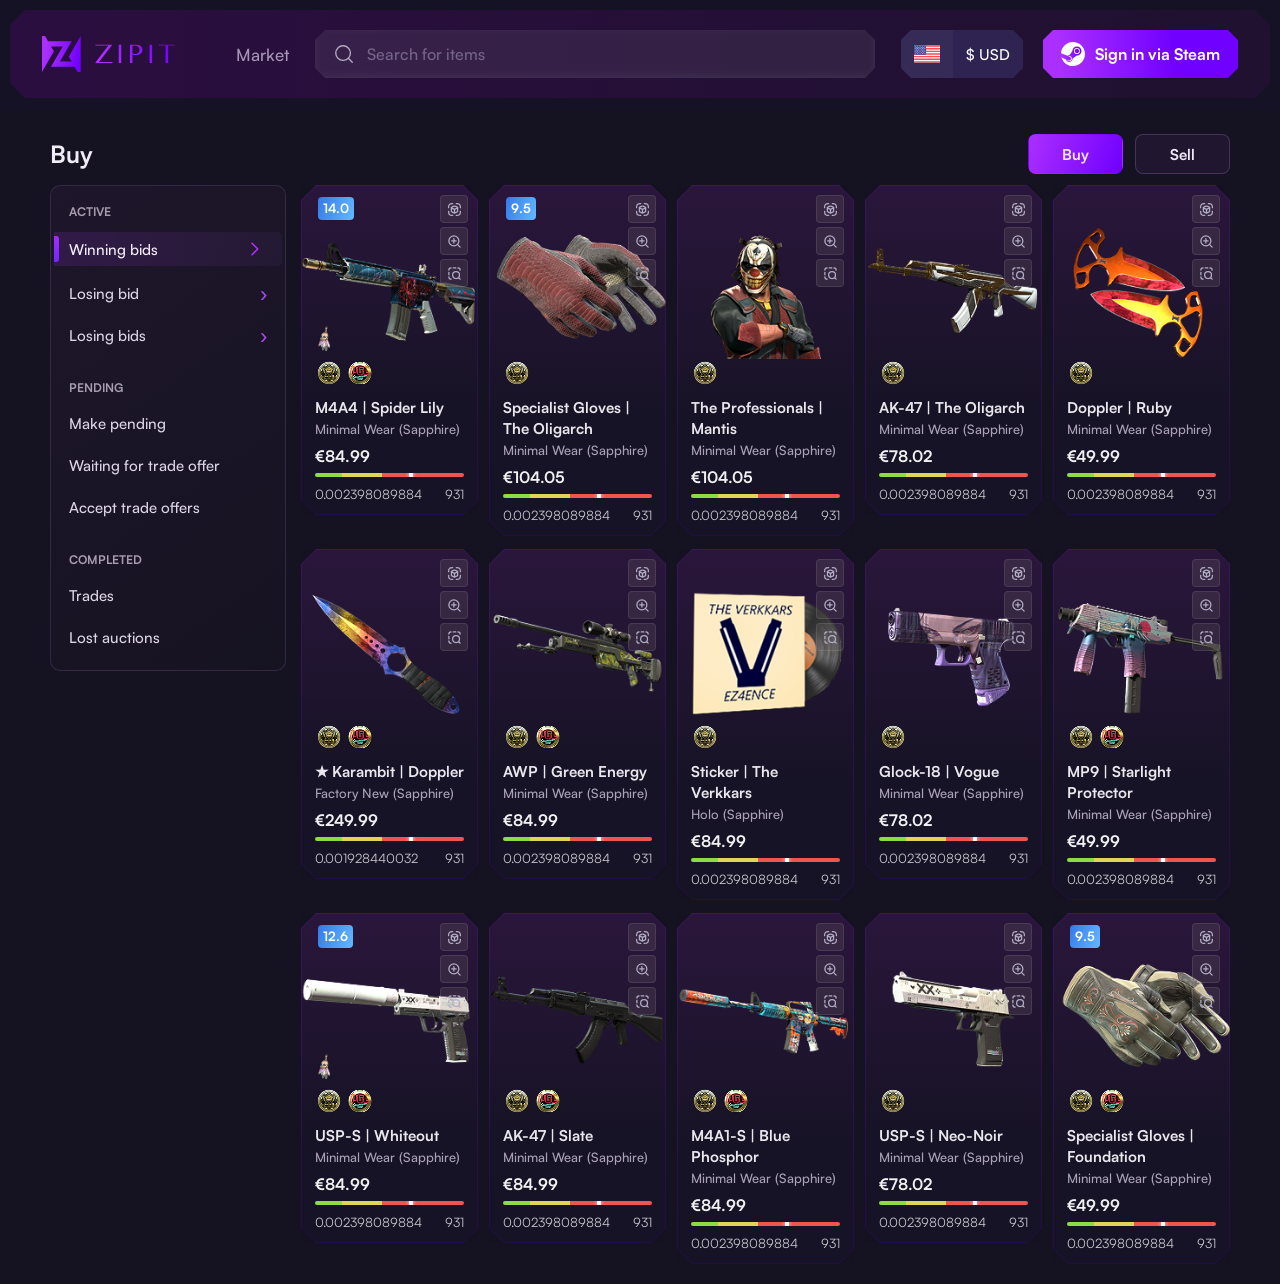
==== buy.html @ 887c8224 "create buy page" ====
<!DOCTYPE html>
<html lang="en">
  <head>
    <meta charset="UTF-8" />
    <meta name="viewport" content="width=device-width, initial-scale=1.0" />
    <meta name="description" content="Browse CS2 skins on ZIPIT." />
    <link rel="icon" type="image/svg+xml" href="images/favicon.svg" />
    <link rel="stylesheet" href="https://cdn.jsdelivr.net/npm/swiper@11/swiper-bundle.min.css" />
    <link rel="stylesheet" href="style.css" />
    <title>Buy CS2 Skins | ZIPIT</title>
  </head>
  <body class="buy-market-page">
<header class="topbar" aria-label="Main navigation">
        <div class="header-inner">
          <div class="header-logo-menu">
            <div class="brand" aria-label="ZIPIT brand">
              <a href="index.html" aria-label="ZIPIT homepage">
                <img src="images/new-zipit-logo.svg" alt="ZIPIT"
                  class="brand-logo" />
              </a>
            </div>
            <nav class="nav-actions" id="primaryNavigation" aria-label="Main navigation links">
              <ul class="nav-mian-menu">
                <li class="nav-item"><a href="#" class="nav-link">Market</a></li>
                <!-- <li class="nav-item"><a href="#" class="nav-link">Buy</a></li>
                <li class="nav-item"><a href="#" class="nav-link">Sell</a></li> -->
              </ul>
            </nav>
          </div>
          <div class="header-buttons">
            <div class="currency-dropdown">
              <button class="currency-box" type="button" aria-expanded="false">
                <span class="currency-flag">
                  <img id="currencyFlag" src="images/flag.svg" alt>
                </span>
                <span class="currency-text" id="currencyText">$ USD</span>
              </button>
              <div class="currency-menu" id="currencyMenu"></div>
            </div>
            <button type="button" class="header-icon-btn search-toggle"
              aria-label="Open search" aria-expanded="false"
              aria-controls="headerSearch">
              <img src="images/search-icon.svg" alt />
            </button>
            <div class="signin-control">
              <button type="button" class="header-icon-btn signin-toggle"
                aria-label="Open sign-in options" aria-expanded="false"
                aria-controls="signinPanel">
                <img src="images/steam-icon.svg" alt />
              </button>
              <div class="signin-panel" id="signinPanel">
                <button type="button" class="signin-btn common-btn"
                  aria-label="Sign in via Steam">
                  <img src="images/steam-icon.svg" alt class="steam-icon" />
                  <span>Sign in via Steam</span>
                </button>
              </div>
            </div>
            <button type="button" class="nav-toggle header-icon-btn" aria-label="Open navigation menu" aria-expanded="false" aria-controls="primaryNavigation">
              <svg viewBox="0 0 24 24" aria-hidden="true"><path d="M4 6h16M4 12h16M4 18h16" /></svg>
            </button>
          </div>
          <div class="search-box" id="headerSearch" role="search">
            <span class="search-icon" aria-hidden="true">
              <img src="images/search-icon.svg" alt>
            </span>
            <input type="search" placeholder="Search for items"
              aria-label="Search items" />
          </div>
        </div>
      </header>
    <main>
      <section class="popular-skins buy-market section-spacing-inline" aria-labelledby="buy-market-title">
        <div class="container">
          <div class="buy-market-heading">
            <h1 id="buy-market-title">Buy</h1>
            <div class="buy-market-switch" aria-label="Marketplace mode">
              <a class="is-active" href="buy.html" aria-current="page">Buy</a>
              <a href="#sell">Sell</a>
            </div>
          </div>
          <div class="buy-market-layout">
            <aside class="buy-market-sidebar" aria-label="Marketplace orders">
              <nav class="buy-market-filter-group" aria-label="Active orders">
                <h2>Active</h2>
                <div class="buy-market-filter-row is-active">
                  <a aria-current="page" href="#products">Winning bids</a>
                  <button class="common-btn buy-market-arrow" type="button" aria-label="Open winning bids"><img src="images/sidebar-chevron.svg" alt=""></button>
                </div>
                <a href="#products">Losing bid <span>›</span></a>
                <a href="#products">Losing bids <span>›</span></a>
              </nav>
              <nav class="buy-market-filter-group" aria-label="Pending orders">
                <h2>Pending</h2>
                <a href="#products">Make pending</a>
                <a href="#products">Waiting for trade offer</a>
                <a href="#products">Accept trade offers</a>
              </nav>
              <nav class="buy-market-filter-group" aria-label="Completed orders">
                <h2>Completed</h2>
                <a href="#products">Trades</a>
                <a href="#products">Lost auctions</a>
              </nav>
            </aside>
            <div class="buy-market-products" id="products">
<div class="popular-skins-grid swiper" id="popularSkinsGrid" aria-live="polite">
            <div class="popular-skins-track swiper-wrapper">
            <article class="popular-skin-card" data-skin-card="0">
              <div class="popular-skin-art">
                <span class="popular-skin-badge" data-skin-badge></span>
                <span class="popular-skin-tools">
                  <a class="popular-skin-tool-link" href="#popular-skins-title" aria-label="View skin in 3D"><img src="images/3d-search.svg" alt=""></a>
                  <a class="popular-skin-tool-link" href="#popular-skins-title" aria-label="Zoom skin image"><img src="images/zoom.svg" alt=""></a>
                  <a class="popular-skin-tool-link" href="#popular-skins-title" aria-label="Search similar skins"><img src="images/search.svg" alt=""></a>
                </span>
                <a class="popular-skin-image-link" data-skin-link href="#popular-skins-title"><img data-skin-image alt="" loading="lazy"></a>
                <div class="popular-skin-charms">
                  <a class="popular-skin-charm" data-charm-slot hidden href="#popular-skins-title" aria-label="View charm keychain"><img data-charm-image alt="" loading="lazy"></a>
                  <a class="popular-skin-charm" data-charm-slot hidden href="#popular-skins-title" aria-label="View charm keychain"><img data-charm-image alt="" loading="lazy"></a>
                  <a class="popular-skin-charm" data-charm-slot hidden href="#popular-skins-title" aria-label="View charm keychain"><img data-charm-image alt="" loading="lazy"></a>
                </div>
              </div>
              <div class="popular-skin-details">
                <div>
                  <span class="popular-skin-icons">
                    <a class="popular-skin-keychain" data-keychain="1" href="#popular-skins-title" aria-label="View keychain"><img src="images/keychain-1.png" alt="" loading="lazy"></a>
                    <a class="popular-skin-keychain" data-keychain="2" href="#popular-skins-title" aria-label="View keychain"><img src="images/keychain-2.png" alt="" loading="lazy"></a>
                    <a class="popular-skin-keychain" data-keychain="3" href="#popular-skins-title" aria-label="View keychain"><img src="images/keychain-3.png" alt="" loading="lazy"></a>
                    <a class="popular-skin-keychain" data-keychain="4" href="#popular-skins-title" aria-label="View keychain"><img src="images/keychain-4.png" alt="" loading="lazy"></a>
                    <a class="popular-skin-keychain" data-keychain="5" href="#popular-skins-title" aria-label="View keychain"><img src="images/keychain-5.png" alt="" loading="lazy"></a>
                  </span>
                  <h3 data-skin-name></h3>
                  <p class="popular-skin-condition" data-skin-condition></p>
                  <strong class="popular-skin-price" data-skin-price></strong>
                  <div class="popular-skin-meter" aria-label="Market price indicator">
                    <span></span>
                  </div>
                  <div class="popular-skin-float">
                    <span data-skin-float></span>
                    <span>931</span>
                  </div>
                </div>
              </div>
            </article>
            <article class="popular-skin-card" data-skin-card="1">
              <div class="popular-skin-art">
                <span class="popular-skin-badge" data-skin-badge></span>
                <span class="popular-skin-tools">
                  <a class="popular-skin-tool-link" href="#popular-skins-title" aria-label="View skin in 3D"><img src="images/3d-search.svg" alt=""></a>
                  <a class="popular-skin-tool-link" href="#popular-skins-title" aria-label="Zoom skin image"><img src="images/zoom.svg" alt=""></a><a class="popular-skin-tool-link" href="#popular-skins-title" aria-label="Search similar skins"><img src="images/search.svg" alt=""></a></span>
                  <a class="popular-skin-image-link" data-skin-link href="#popular-skins-title"><img data-skin-image alt="" loading="lazy"></a>
                <div class="popular-skin-charms">
                  <a class="popular-skin-charm" data-charm-slot hidden href="#popular-skins-title" aria-label="View charm keychain"><img data-charm-image alt="" loading="lazy"></a>
                  <a class="popular-skin-charm" data-charm-slot hidden href="#popular-skins-title" aria-label="View charm keychain"><img data-charm-image alt="" loading="lazy"></a>
                  <a class="popular-skin-charm" data-charm-slot hidden href="#popular-skins-title" aria-label="View charm keychain"><img data-charm-image alt="" loading="lazy"></a>
                </div></div>
              <div class="popular-skin-details">
                <div>
                  <span class="popular-skin-icons">
                    <a class="popular-skin-keychain" data-keychain="1" href="#popular-skins-title" aria-label="View keychain"><img src="images/keychain-1.png" alt="" loading="lazy"></a>
                    <a class="popular-skin-keychain" data-keychain="2" href="#popular-skins-title" aria-label="View keychain"><img src="images/keychain-2.png" alt="" loading="lazy"></a>
                    <a class="popular-skin-keychain" data-keychain="3" href="#popular-skins-title" aria-label="View keychain"><img src="images/keychain-3.png" alt="" loading="lazy"></a>
                    <a class="popular-skin-keychain" data-keychain="4" href="#popular-skins-title" aria-label="View keychain"><img src="images/keychain-4.png" alt="" loading="lazy"></a>
                    <a class="popular-skin-keychain" data-keychain="5" href="#popular-skins-title" aria-label="View keychain"><img src="images/keychain-5.png" alt="" loading="lazy"></a>
                  </span>
                  <h3 data-skin-name></h3>
                  <p class="popular-skin-condition" data-skin-condition></p>
                  <strong class="popular-skin-price" data-skin-price></strong>
                  <div class="popular-skin-meter" aria-label="Market price indicator">
                    <span></span>
                  </div>
                  <div class="popular-skin-float">
                    <span data-skin-float></span>
                    <span>931</span>
                  </div>
                </div>
              </div>
            </article>
            <article class="popular-skin-card" data-skin-card="2">
              <div class="popular-skin-art">
                <span class="popular-skin-badge" data-skin-badge></span>
                <span class="popular-skin-tools">
                  <a class="popular-skin-tool-link" href="#popular-skins-title" aria-label="View skin in 3D"><img src="images/3d-search.svg" alt=""></a>
                  <a class="popular-skin-tool-link" href="#popular-skins-title" aria-label="Zoom skin image"><img src="images/zoom.svg" alt=""></a><a class="popular-skin-tool-link" href="#popular-skins-title" aria-label="Search similar skins"><img src="images/search.svg" alt=""></a>
                </span>
                <a class="popular-skin-image-link" data-skin-link href="#popular-skins-title"><img data-skin-image alt="" loading="lazy"></a>
                <div class="popular-skin-charms">
                  <a class="popular-skin-charm" data-charm-slot hidden href="#popular-skins-title" aria-label="View charm keychain"><img data-charm-image alt="" loading="lazy"></a>
                  <a class="popular-skin-charm" data-charm-slot hidden href="#popular-skins-title" aria-label="View charm keychain"><img data-charm-image alt="" loading="lazy"></a>
                  <a class="popular-skin-charm" data-charm-slot hidden href="#popular-skins-title" aria-label="View charm keychain"><img data-charm-image alt="" loading="lazy"></a>
                </div>
              </div>
              <div class="popular-skin-details">
                <div>
                  <span class="popular-skin-icons">
                    <a class="popular-skin-keychain" data-keychain="1" href="#popular-skins-title" aria-label="View keychain"><img src="images/keychain-1.png" alt="" loading="lazy"></a>
                    <a class="popular-skin-keychain" data-keychain="2" href="#popular-skins-title" aria-label="View keychain"><img src="images/keychain-2.png" alt="" loading="lazy"></a>
                    <a class="popular-skin-keychain" data-keychain="3" href="#popular-skins-title" aria-label="View keychain"><img src="images/keychain-3.png" alt="" loading="lazy"></a>
                    <a class="popular-skin-keychain" data-keychain="4" href="#popular-skins-title" aria-label="View keychain"><img src="images/keychain-4.png" alt="" loading="lazy"></a>
                    <a class="popular-skin-keychain" data-keychain="5" href="#popular-skins-title" aria-label="View keychain"><img src="images/keychain-5.png" alt="" loading="lazy"></a>
                  </span>
                  <h3 data-skin-name></h3>
                  <p class="popular-skin-condition" data-skin-condition></p>
                  <strong class="popular-skin-price" data-skin-price></strong>
                  <div class="popular-skin-meter" aria-label="Market price indicator">
                    <span></span>
                  </div>
                  <div class="popular-skin-float">
                    <span data-skin-float></span>
                    <span>931</span>
                  </div>
                </div>
              </div>
            </article>
            <article class="popular-skin-card" data-skin-card="3">
              <div class="popular-skin-art">
                <span class="popular-skin-badge" data-skin-badge></span>
                <span class="popular-skin-tools">
                  <a class="popular-skin-tool-link" href="#popular-skins-title" aria-label="View skin in 3D"><img src="images/3d-search.svg" alt=""></a>
                  <a class="popular-skin-tool-link" href="#popular-skins-title" aria-label="Zoom skin image"><img src="images/zoom.svg" alt=""></a><a class="popular-skin-tool-link" href="#popular-skins-title" aria-label="Search similar skins"><img src="images/search.svg" alt=""></a>
                </span>
                <a class="popular-skin-image-link" data-skin-link href="#popular-skins-title"><img data-skin-image alt="" loading="lazy"></a>
                <div class="popular-skin-charms">
                  <a class="popular-skin-charm" data-charm-slot hidden href="#popular-skins-title" aria-label="View charm keychain"><img data-charm-image alt="" loading="lazy"></a>
                  <a class="popular-skin-charm" data-charm-slot hidden href="#popular-skins-title" aria-label="View charm keychain"><img data-charm-image alt="" loading="lazy"></a>
                  <a class="popular-skin-charm" data-charm-slot hidden href="#popular-skins-title" aria-label="View charm keychain"><img data-charm-image alt="" loading="lazy"></a>
                </div>
              </div>
              <div class="popular-skin-details">
                <div>
                  <span class="popular-skin-icons">
                    <a class="popular-skin-keychain" data-keychain="1" href="#popular-skins-title" aria-label="View keychain"><img src="images/keychain-1.png" alt="" loading="lazy"></a>
                    <a class="popular-skin-keychain" data-keychain="2" href="#popular-skins-title" aria-label="View keychain"><img src="images/keychain-2.png" alt="" loading="lazy"></a>
                    <a class="popular-skin-keychain" data-keychain="3" href="#popular-skins-title" aria-label="View keychain"><img src="images/keychain-3.png" alt="" loading="lazy"></a>
                    <a class="popular-skin-keychain" data-keychain="4" href="#popular-skins-title" aria-label="View keychain"><img src="images/keychain-4.png" alt="" loading="lazy"></a>
                    <a class="popular-skin-keychain" data-keychain="5" href="#popular-skins-title" aria-label="View keychain"><img src="images/keychain-5.png" alt="" loading="lazy"></a>
                  </span>
                  <h3 data-skin-name></h3>
                  <p class="popular-skin-condition" data-skin-condition></p>
                  <strong class="popular-skin-price" data-skin-price></strong>
                  <div class="popular-skin-meter" aria-label="Market price indicator">
                    <span></span>
                  </div>
                  <div class="popular-skin-float">
                    <span data-skin-float></span>
                    <span>931</span>
                  </div>
                </div>
              </div>
            </article>
            <article class="popular-skin-card" data-skin-card="4">
              <div class="popular-skin-art">
                <span class="popular-skin-badge" data-skin-badge></span>
                <span class="popular-skin-tools">
                  <a class="popular-skin-tool-link" href="#popular-skins-title" aria-label="View skin in 3D"><img src="images/3d-search.svg" alt=""></a>
                  <a class="popular-skin-tool-link" href="#popular-skins-title" aria-label="Zoom skin image"><img src="images/zoom.svg" alt=""></a><a class="popular-skin-tool-link" href="#popular-skins-title" aria-label="Search similar skins"><img src="images/search.svg" alt=""></a>
                </span>
                <a class="popular-skin-image-link" data-skin-link href="#popular-skins-title"><img data-skin-image alt="" loading="lazy"></a>
                <div class="popular-skin-charms">
                  <a class="popular-skin-charm" data-charm-slot hidden href="#popular-skins-title" aria-label="View charm keychain"><img data-charm-image alt="" loading="lazy"></a>
                  <a class="popular-skin-charm" data-charm-slot hidden href="#popular-skins-title" aria-label="View charm keychain"><img data-charm-image alt="" loading="lazy"></a>
                  <a class="popular-skin-charm" data-charm-slot hidden href="#popular-skins-title" aria-label="View charm keychain"><img data-charm-image alt="" loading="lazy"></a>
                </div>
              </div>
              <div class="popular-skin-details">
                <div>
                  <span class="popular-skin-icons">
                    <a class="popular-skin-keychain" data-keychain="1" href="#popular-skins-title" aria-label="View keychain"><img src="images/keychain-1.png" alt="" loading="lazy"></a>
                    <a class="popular-skin-keychain" data-keychain="2" href="#popular-skins-title" aria-label="View keychain"><img src="images/keychain-2.png" alt="" loading="lazy"></a>
                    <a class="popular-skin-keychain" data-keychain="3" href="#popular-skins-title" aria-label="View keychain"><img src="images/keychain-3.png" alt="" loading="lazy"></a>
                    <a class="popular-skin-keychain" data-keychain="4" href="#popular-skins-title" aria-label="View keychain"><img src="images/keychain-4.png" alt="" loading="lazy"></a>
                    <a class="popular-skin-keychain" data-keychain="5" href="#popular-skins-title" aria-label="View keychain"><img src="images/keychain-5.png" alt="" loading="lazy"></a>
                  </span>
                  <h3 data-skin-name></h3>
                  <p class="popular-skin-condition" data-skin-condition></p>
                  <strong class="popular-skin-price" data-skin-price></strong>
                  <div class="popular-skin-meter" aria-label="Market price indicator">
                    <span></span>
                  </div>
                  <div class="popular-skin-float">
                    <span data-skin-float></span>
                    <span>931</span>
                  </div>
                </div>
              </div>
            </article>
            <article class="popular-skin-card" data-skin-card="5">
              <div class="popular-skin-art">
                <span class="popular-skin-badge" data-skin-badge></span>
                <span class="popular-skin-tools">
                  <a class="popular-skin-tool-link" href="#popular-skins-title" aria-label="View skin in 3D"><img src="images/3d-search.svg" alt=""></a>
                  <a class="popular-skin-tool-link" href="#popular-skins-title" aria-label="Zoom skin image"><img src="images/zoom.svg" alt=""></a><a class="popular-skin-tool-link" href="#popular-skins-title" aria-label="Search similar skins"><img src="images/search.svg" alt=""></a>
                </span>
                <a class="popular-skin-image-link" data-skin-link href="#popular-skins-title"><img data-skin-image alt="" loading="lazy"></a>
                <div class="popular-skin-charms">
                  <a class="popular-skin-charm" data-charm-slot hidden href="#popular-skins-title" aria-label="View charm keychain"><img data-charm-image alt="" loading="lazy"></a>
                  <a class="popular-skin-charm" data-charm-slot hidden href="#popular-skins-title" aria-label="View charm keychain"><img data-charm-image alt="" loading="lazy"></a>
                  <a class="popular-skin-charm" data-charm-slot hidden href="#popular-skins-title" aria-label="View charm keychain"><img data-charm-image alt="" loading="lazy"></a>
                </div>
              </div>
              <div class="popular-skin-details">
                <div>
                  <span class="popular-skin-icons">
                    <a class="popular-skin-keychain" data-keychain="1" href="#popular-skins-title" aria-label="View keychain"><img src="images/keychain-1.png" alt="" loading="lazy"></a>
                    <a class="popular-skin-keychain" data-keychain="2" href="#popular-skins-title" aria-label="View keychain"><img src="images/keychain-2.png" alt="" loading="lazy"></a>
                    <a class="popular-skin-keychain" data-keychain="3" href="#popular-skins-title" aria-label="View keychain"><img src="images/keychain-3.png" alt="" loading="lazy"></a>
                    <a class="popular-skin-keychain" data-keychain="4" href="#popular-skins-title" aria-label="View keychain"><img src="images/keychain-4.png" alt="" loading="lazy"></a>
                    <a class="popular-skin-keychain" data-keychain="5" href="#popular-skins-title" aria-label="View keychain"><img src="images/keychain-5.png" alt="" loading="lazy"></a>
                  </span>
                  <h3 data-skin-name></h3>
                  <p class="popular-skin-condition" data-skin-condition></p>
                  <strong class="popular-skin-price" data-skin-price></strong>
                  <div class="popular-skin-meter" aria-label="Market price indicator">
                    <span></span>
                  </div>
                  <div class="popular-skin-float">
                    <span data-skin-float></span>
                    <span>931</span>
                  </div>
                </div>
              </div>
            </article>
            <article class="popular-skin-card" data-skin-card="6">
              <div class="popular-skin-art">
                <span class="popular-skin-badge" data-skin-badge></span>
                <span class="popular-skin-tools">
                  <a class="popular-skin-tool-link" href="#popular-skins-title" aria-label="View skin in 3D"><img src="images/3d-search.svg" alt=""></a>
                  <a class="popular-skin-tool-link" href="#popular-skins-title" aria-label="Zoom skin image"><img src="images/zoom.svg" alt=""></a><a class="popular-skin-tool-link" href="#popular-skins-title" aria-label="Search similar skins"><img src="images/search.svg" alt=""></a>
                </span>
                <a class="popular-skin-image-link" data-skin-link href="#popular-skins-title"><img data-skin-image alt="" loading="lazy"></a>
                <div class="popular-skin-charms">
                  <a class="popular-skin-charm" data-charm-slot hidden href="#popular-skins-title" aria-label="View charm keychain"><img data-charm-image alt="" loading="lazy"></a>
                  <a class="popular-skin-charm" data-charm-slot hidden href="#popular-skins-title" aria-label="View charm keychain"><img data-charm-image alt="" loading="lazy"></a>
                  <a class="popular-skin-charm" data-charm-slot hidden href="#popular-skins-title" aria-label="View charm keychain"><img data-charm-image alt="" loading="lazy"></a>
                </div>
              </div>
              <div class="popular-skin-details">
                <div>
                  <span class="popular-skin-icons">
                    <a class="popular-skin-keychain" data-keychain="1" href="#popular-skins-title" aria-label="View keychain"><img src="images/keychain-1.png" alt="" loading="lazy"></a>
                    <a class="popular-skin-keychain" data-keychain="2" href="#popular-skins-title" aria-label="View keychain"><img src="images/keychain-2.png" alt="" loading="lazy"></a>
                    <a class="popular-skin-keychain" data-keychain="3" href="#popular-skins-title" aria-label="View keychain"><img src="images/keychain-3.png" alt="" loading="lazy"></a>
                    <a class="popular-skin-keychain" data-keychain="4" href="#popular-skins-title" aria-label="View keychain"><img src="images/keychain-4.png" alt="" loading="lazy"></a>
                    <a class="popular-skin-keychain" data-keychain="5" href="#popular-skins-title" aria-label="View keychain"><img src="images/keychain-5.png" alt="" loading="lazy"></a>
                  </span>
                  <h3 data-skin-name></h3>
                  <p class="popular-skin-condition" data-skin-condition></p>
                  <strong class="popular-skin-price" data-skin-price></strong>
                  <div class="popular-skin-meter" aria-label="Market price indicator">
                    <span></span>
                  </div>
                  <div class="popular-skin-float">
                    <span data-skin-float></span>
                    <span>931</span>
                  </div>
                </div>
              </div>
            </article>
            <article class="popular-skin-card" data-skin-card="7">
              <div class="popular-skin-art">
                <span class="popular-skin-badge" data-skin-badge></span>
                <span class="popular-skin-tools">
                  <a class="popular-skin-tool-link" href="#popular-skins-title" aria-label="View skin in 3D"><img src="images/3d-search.svg" alt=""></a>
                  <a class="popular-skin-tool-link" href="#popular-skins-title" aria-label="Zoom skin image"><img src="images/zoom.svg" alt=""></a><a class="popular-skin-tool-link" href="#popular-skins-title" aria-label="Search similar skins"><img src="images/search.svg" alt=""></a>
                </span>
                <a class="popular-skin-image-link" data-skin-link href="#popular-skins-title"><img data-skin-image alt="" loading="lazy"></a>
                <div class="popular-skin-charms">
                  <a class="popular-skin-charm" data-charm-slot hidden href="#popular-skins-title" aria-label="View charm keychain"><img data-charm-image alt="" loading="lazy"></a>
                  <a class="popular-skin-charm" data-charm-slot hidden href="#popular-skins-title" aria-label="View charm keychain"><img data-charm-image alt="" loading="lazy"></a>
                  <a class="popular-skin-charm" data-charm-slot hidden href="#popular-skins-title" aria-label="View charm keychain"><img data-charm-image alt="" loading="lazy"></a>
                </div>
              </div>
              <div class="popular-skin-details">
                <div>
                  <span class="popular-skin-icons">
                    <a class="popular-skin-keychain" data-keychain="1" href="#popular-skins-title" aria-label="View keychain"><img src="images/keychain-1.png" alt="" loading="lazy"></a>
                    <a class="popular-skin-keychain" data-keychain="2" href="#popular-skins-title" aria-label="View keychain"><img src="images/keychain-2.png" alt="" loading="lazy"></a>
                    <a class="popular-skin-keychain" data-keychain="3" href="#popular-skins-title" aria-label="View keychain"><img src="images/keychain-3.png" alt="" loading="lazy"></a>
                    <a class="popular-skin-keychain" data-keychain="4" href="#popular-skins-title" aria-label="View keychain"><img src="images/keychain-4.png" alt="" loading="lazy"></a>
                    <a class="popular-skin-keychain" data-keychain="5" href="#popular-skins-title" aria-label="View keychain"><img src="images/keychain-5.png" alt="" loading="lazy"></a>
                  </span>
                  <h3 data-skin-name></h3>
                  <p class="popular-skin-condition" data-skin-condition></p>
                  <strong class="popular-skin-price" data-skin-price></strong>
                  <div class="popular-skin-meter" aria-label="Market price indicator">
                    <span></span>
                  </div>
                  <div class="popular-skin-float">
                    <span data-skin-float></span>
                    <span>931</span>
                  </div>
                </div>
              </div>
            </article>
            <article class="popular-skin-card" data-skin-card="8">
              <div class="popular-skin-art">
                <span class="popular-skin-badge" data-skin-badge></span>
                <span class="popular-skin-tools">
                  <a class="popular-skin-tool-link" href="#popular-skins-title" aria-label="View skin in 3D"><img src="images/3d-search.svg" alt=""></a>
                  <a class="popular-skin-tool-link" href="#popular-skins-title" aria-label="Zoom skin image"><img src="images/zoom.svg" alt=""></a><a class="popular-skin-tool-link" href="#popular-skins-title" aria-label="Search similar skins"><img src="images/search.svg" alt=""></a>
                </span>
                <a class="popular-skin-image-link" data-skin-link href="#popular-skins-title"><img data-skin-image alt="" loading="lazy"></a>
                <div class="popular-skin-charms">
                  <a class="popular-skin-charm" data-charm-slot hidden href="#popular-skins-title" aria-label="View charm keychain"><img data-charm-image alt="" loading="lazy"></a>
                  <a class="popular-skin-charm" data-charm-slot hidden href="#popular-skins-title" aria-label="View charm keychain"><img data-charm-image alt="" loading="lazy"></a>
                  <a class="popular-skin-charm" data-charm-slot hidden href="#popular-skins-title" aria-label="View charm keychain"><img data-charm-image alt="" loading="lazy"></a>
                </div>
              </div>
              <div class="popular-skin-details">
                <div>
                  <span class="popular-skin-icons">
                    <a class="popular-skin-keychain" data-keychain="1" href="#popular-skins-title" aria-label="View keychain"><img src="images/keychain-1.png" alt="" loading="lazy"></a>
                    <a class="popular-skin-keychain" data-keychain="2" href="#popular-skins-title" aria-label="View keychain"><img src="images/keychain-2.png" alt="" loading="lazy"></a>
                    <a class="popular-skin-keychain" data-keychain="3" href="#popular-skins-title" aria-label="View keychain"><img src="images/keychain-3.png" alt="" loading="lazy"></a>
                    <a class="popular-skin-keychain" data-keychain="4" href="#popular-skins-title" aria-label="View keychain"><img src="images/keychain-4.png" alt="" loading="lazy"></a>
                    <a class="popular-skin-keychain" data-keychain="5" href="#popular-skins-title" aria-label="View keychain"><img src="images/keychain-5.png" alt="" loading="lazy"></a>
                  </span>
                  <h3 data-skin-name></h3>
                  <p class="popular-skin-condition" data-skin-condition></p>
                  <strong class="popular-skin-price" data-skin-price></strong>
                  <div class="popular-skin-meter" aria-label="Market price indicator">
                    <span></span>
                  </div>
                  <div class="popular-skin-float">
                    <span data-skin-float></span>
                    <span>931</span>
                  </div>
                </div>
              </div>
            </article>
            <article class="popular-skin-card" data-skin-card="9">
              <div class="popular-skin-art">
                <span class="popular-skin-badge" data-skin-badge></span>
                <span class="popular-skin-tools">
                  <a class="popular-skin-tool-link" href="#popular-skins-title" aria-label="View skin in 3D"><img src="images/3d-search.svg" alt=""></a>
                  <a class="popular-skin-tool-link" href="#popular-skins-title" aria-label="Zoom skin image"><img src="images/zoom.svg" alt=""></a><a class="popular-skin-tool-link" href="#popular-skins-title" aria-label="Search similar skins"><img src="images/search.svg" alt=""></a>
                </span>
                <a class="popular-skin-image-link" data-skin-link href="#popular-skins-title"><img data-skin-image alt="" loading="lazy"></a>
                <div class="popular-skin-charms">
                  <a class="popular-skin-charm" data-charm-slot hidden href="#popular-skins-title" aria-label="View charm keychain"><img data-charm-image alt="" loading="lazy"></a>
                  <a class="popular-skin-charm" data-charm-slot hidden href="#popular-skins-title" aria-label="View charm keychain"><img data-charm-image alt="" loading="lazy"></a>
                  <a class="popular-skin-charm" data-charm-slot hidden href="#popular-skins-title" aria-label="View charm keychain"><img data-charm-image alt="" loading="lazy"></a>
                </div>
              </div>
              <div class="popular-skin-details">
                <div>
                  <span class="popular-skin-icons">
                    <a class="popular-skin-keychain" data-keychain="1" href="#popular-skins-title" aria-label="View keychain"><img src="images/keychain-1.png" alt="" loading="lazy"></a>
                    <a class="popular-skin-keychain" data-keychain="2" href="#popular-skins-title" aria-label="View keychain"><img src="images/keychain-2.png" alt="" loading="lazy"></a>
                    <a class="popular-skin-keychain" data-keychain="3" href="#popular-skins-title" aria-label="View keychain"><img src="images/keychain-3.png" alt="" loading="lazy"></a>
                    <a class="popular-skin-keychain" data-keychain="4" href="#popular-skins-title" aria-label="View keychain"><img src="images/keychain-4.png" alt="" loading="lazy"></a>
                    <a class="popular-skin-keychain" data-keychain="5" href="#popular-skins-title" aria-label="View keychain"><img src="images/keychain-5.png" alt="" loading="lazy"></a>
                  </span>
                  <h3 data-skin-name></h3>
                  <p class="popular-skin-condition" data-skin-condition></p>
                  <strong class="popular-skin-price" data-skin-price></strong>
                  <div class="popular-skin-meter" aria-label="Market price indicator">
                    <span></span>
                  </div>
                  <div class="popular-skin-float">
                    <span data-skin-float></span>
                    <span>931</span>
                  </div>
                </div>
              </div>
            </article>
            <article class="popular-skin-card" data-skin-card="10">
              <div class="popular-skin-art">
                <span class="popular-skin-badge" data-skin-badge></span>
                <span class="popular-skin-tools">
                  <a class="popular-skin-tool-link" href="#popular-skins-title" aria-label="View skin in 3D"><img src="images/3d-search.svg" alt=""></a>
                  <a class="popular-skin-tool-link" href="#popular-skins-title" aria-label="Zoom skin image"><img src="images/zoom.svg" alt=""></a><a class="popular-skin-tool-link" href="#popular-skins-title" aria-label="Search similar skins"><img src="images/search.svg" alt=""></a>
                </span>
                <a class="popular-skin-image-link" data-skin-link href="#popular-skins-title"><img data-skin-image alt="" loading="lazy"></a>
                <div class="popular-skin-charms">
                  <a class="popular-skin-charm" data-charm-slot hidden href="#popular-skins-title" aria-label="View charm keychain"><img data-charm-image alt="" loading="lazy"></a>
                  <a class="popular-skin-charm" data-charm-slot hidden href="#popular-skins-title" aria-label="View charm keychain"><img data-charm-image alt="" loading="lazy"></a>
                  <a class="popular-skin-charm" data-charm-slot hidden href="#popular-skins-title" aria-label="View charm keychain"><img data-charm-image alt="" loading="lazy"></a>
                </div>
              </div>
              <div class="popular-skin-details">
                <div>
                  <span class="popular-skin-icons">
                    <a class="popular-skin-keychain" data-keychain="1" href="#popular-skins-title" aria-label="View keychain"><img src="images/keychain-1.png" alt="" loading="lazy"></a>
                    <a class="popular-skin-keychain" data-keychain="2" href="#popular-skins-title" aria-label="View keychain"><img src="images/keychain-2.png" alt="" loading="lazy"></a>
                    <a class="popular-skin-keychain" data-keychain="3" href="#popular-skins-title" aria-label="View keychain"><img src="images/keychain-3.png" alt="" loading="lazy"></a>
                    <a class="popular-skin-keychain" data-keychain="4" href="#popular-skins-title" aria-label="View keychain"><img src="images/keychain-4.png" alt="" loading="lazy"></a>
                    <a class="popular-skin-keychain" data-keychain="5" href="#popular-skins-title" aria-label="View keychain"><img src="images/keychain-5.png" alt="" loading="lazy"></a>
                  </span>
                  <h3 data-skin-name></h3>
                  <p class="popular-skin-condition" data-skin-condition></p>
                  <strong class="popular-skin-price" data-skin-price></strong>
                  <div class="popular-skin-meter" aria-label="Market price indicator">
                    <span></span>
                  </div>
                  <div class="popular-skin-float">
                    <span data-skin-float></span>
                    <span>931</span>
                  </div>
                </div>
              </div>
            </article>
            <article class="popular-skin-card" data-skin-card="11">
              <div class="popular-skin-art">
                <span class="popular-skin-badge" data-skin-badge></span>
                <span class="popular-skin-tools">
                  <a class="popular-skin-tool-link" href="#popular-skins-title" aria-label="View skin in 3D"><img src="images/3d-search.svg" alt=""></a>
                  <a class="popular-skin-tool-link" href="#popular-skins-title" aria-label="Zoom skin image"><img src="images/zoom.svg" alt=""></a><a class="popular-skin-tool-link" href="#popular-skins-title" aria-label="Search similar skins"><img src="images/search.svg" alt=""></a>
                </span>
                <a class="popular-skin-image-link" data-skin-link href="#popular-skins-title"><img data-skin-image alt="" loading="lazy"></a>
                <div class="popular-skin-charms">
                  <a class="popular-skin-charm" data-charm-slot hidden href="#popular-skins-title" aria-label="View charm keychain"><img data-charm-image alt="" loading="lazy"></a>
                  <a class="popular-skin-charm" data-charm-slot hidden href="#popular-skins-title" aria-label="View charm keychain"><img data-charm-image alt="" loading="lazy"></a>
                  <a class="popular-skin-charm" data-charm-slot hidden href="#popular-skins-title" aria-label="View charm keychain"><img data-charm-image alt="" loading="lazy"></a>
                </div>
              </div>
              <div class="popular-skin-details">
                <div>
                  <span class="popular-skin-icons">
                    <a class="popular-skin-keychain" data-keychain="1" href="#popular-skins-title" aria-label="View keychain"><img src="images/keychain-1.png" alt="" loading="lazy"></a>
                    <a class="popular-skin-keychain" data-keychain="2" href="#popular-skins-title" aria-label="View keychain"><img src="images/keychain-2.png" alt="" loading="lazy"></a>
                    <a class="popular-skin-keychain" data-keychain="3" href="#popular-skins-title" aria-label="View keychain"><img src="images/keychain-3.png" alt="" loading="lazy"></a>
                    <a class="popular-skin-keychain" data-keychain="4" href="#popular-skins-title" aria-label="View keychain"><img src="images/keychain-4.png" alt="" loading="lazy"></a>
                    <a class="popular-skin-keychain" data-keychain="5" href="#popular-skins-title" aria-label="View keychain"><img src="images/keychain-5.png" alt="" loading="lazy"></a>
                  </span>
                  <h3 data-skin-name></h3>
                  <p class="popular-skin-condition" data-skin-condition></p>
                  <strong class="popular-skin-price" data-skin-price></strong>
                  <div class="popular-skin-meter" aria-label="Market price indicator">
                    <span></span>
                  </div>
                  <div class="popular-skin-float">
                    <span data-skin-float></span>
                    <span>931</span>
                  </div>
                </div>
              </div>
            </article>
            <article class="popular-skin-card" data-skin-card="12">
              <div class="popular-skin-art">
                <span class="popular-skin-badge" data-skin-badge></span>
                <span class="popular-skin-tools">
                  <a class="popular-skin-tool-link" href="#popular-skins-title" aria-label="View skin in 3D"><img src="images/3d-search.svg" alt=""></a>
                  <a class="popular-skin-tool-link" href="#popular-skins-title" aria-label="Zoom skin image"><img src="images/zoom.svg" alt=""></a><a class="popular-skin-tool-link" href="#popular-skins-title" aria-label="Search similar skins"><img src="images/search.svg" alt=""></a>
                </span>
                <a class="popular-skin-image-link" data-skin-link href="#popular-skins-title"><img data-skin-image alt="" loading="lazy"></a>
                <div class="popular-skin-charms">
                  <a class="popular-skin-charm" data-charm-slot hidden href="#popular-skins-title" aria-label="View charm keychain"><img data-charm-image alt="" loading="lazy"></a>
                  <a class="popular-skin-charm" data-charm-slot hidden href="#popular-skins-title" aria-label="View charm keychain"><img data-charm-image alt="" loading="lazy"></a>
                  <a class="popular-skin-charm" data-charm-slot hidden href="#popular-skins-title" aria-label="View charm keychain"><img data-charm-image alt="" loading="lazy"></a>
                </div>
              </div>
              <div class="popular-skin-details">
                <div>
                  <span class="popular-skin-icons">
                    <a class="popular-skin-keychain" data-keychain="1" href="#popular-skins-title" aria-label="View keychain"><img src="images/keychain-1.png" alt="" loading="lazy"></a>
                    <a class="popular-skin-keychain" data-keychain="2" href="#popular-skins-title" aria-label="View keychain"><img src="images/keychain-2.png" alt="" loading="lazy"></a>
                    <a class="popular-skin-keychain" data-keychain="3" href="#popular-skins-title" aria-label="View keychain"><img src="images/keychain-3.png" alt="" loading="lazy"></a>
                    <a class="popular-skin-keychain" data-keychain="4" href="#popular-skins-title" aria-label="View keychain"><img src="images/keychain-4.png" alt="" loading="lazy"></a>
                    <a class="popular-skin-keychain" data-keychain="5" href="#popular-skins-title" aria-label="View keychain"><img src="images/keychain-5.png" alt="" loading="lazy"></a>
                  </span>
                  <h3 data-skin-name></h3>
                  <p class="popular-skin-condition" data-skin-condition></p>
                  <strong class="popular-skin-price" data-skin-price></strong>
                  <div class="popular-skin-meter" aria-label="Market price indicator">
                    <span></span>
                  </div>
                  <div class="popular-skin-float">
                    <span data-skin-float></span>
                    <span>931</span>
                  </div>
                </div>
              </div>
            </article>
            <article class="popular-skin-card" data-skin-card="13">
              <div class="popular-skin-art">
                <span class="popular-skin-badge" data-skin-badge></span>
                <span class="popular-skin-tools">
                  <a class="popular-skin-tool-link" href="#popular-skins-title" aria-label="View skin in 3D"><img src="images/3d-search.svg" alt=""></a>
                  <a class="popular-skin-tool-link" href="#popular-skins-title" aria-label="Zoom skin image"><img src="images/zoom.svg" alt=""></a><a class="popular-skin-tool-link" href="#popular-skins-title" aria-label="Search similar skins"><img src="images/search.svg" alt=""></a>
                </span>
                <a class="popular-skin-image-link" data-skin-link href="#popular-skins-title"><img data-skin-image alt="" loading="lazy"></a>
                <div class="popular-skin-charms">
                  <a class="popular-skin-charm" data-charm-slot hidden href="#popular-skins-title" aria-label="View charm keychain"><img data-charm-image alt="" loading="lazy"></a>
                  <a class="popular-skin-charm" data-charm-slot hidden href="#popular-skins-title" aria-label="View charm keychain"><img data-charm-image alt="" loading="lazy"></a>
                  <a class="popular-skin-charm" data-charm-slot hidden href="#popular-skins-title" aria-label="View charm keychain"><img data-charm-image alt="" loading="lazy"></a>
                </div>
              </div>
              <div class="popular-skin-details">
                <div>
                  <span class="popular-skin-icons">
                    <a class="popular-skin-keychain" data-keychain="1" href="#popular-skins-title" aria-label="View keychain"><img src="images/keychain-1.png" alt="" loading="lazy"></a>
                    <a class="popular-skin-keychain" data-keychain="2" href="#popular-skins-title" aria-label="View keychain"><img src="images/keychain-2.png" alt="" loading="lazy"></a>
                    <a class="popular-skin-keychain" data-keychain="3" href="#popular-skins-title" aria-label="View keychain"><img src="images/keychain-3.png" alt="" loading="lazy"></a>
                    <a class="popular-skin-keychain" data-keychain="4" href="#popular-skins-title" aria-label="View keychain"><img src="images/keychain-4.png" alt="" loading="lazy"></a>
                    <a class="popular-skin-keychain" data-keychain="5" href="#popular-skins-title" aria-label="View keychain"><img src="images/keychain-5.png" alt="" loading="lazy"></a>
                  </span>
                  <h3 data-skin-name></h3>
                  <p class="popular-skin-condition" data-skin-condition></p>
                  <strong class="popular-skin-price" data-skin-price></strong>
                  <div class="popular-skin-meter" aria-label="Market price indicator">
                    <span></span>
                  </div>
                  <div class="popular-skin-float">
                    <span data-skin-float></span>
                    <span>931</span>
                  </div>
                </div>
              </div>
            </article>
            <article class="popular-skin-card" data-skin-card="14">
              <div class="popular-skin-art">
                <span class="popular-skin-badge" data-skin-badge></span>
                <span class="popular-skin-tools">
                  <a class="popular-skin-tool-link" href="#popular-skins-title" aria-label="View skin in 3D"><img src="images/3d-search.svg" alt=""></a>
                  <a class="popular-skin-tool-link" href="#popular-skins-title" aria-label="Zoom skin image"><img src="images/zoom.svg" alt=""></a><a class="popular-skin-tool-link" href="#popular-skins-title" aria-label="Search similar skins"><img src="images/search.svg" alt=""></a>
                </span>
                <a class="popular-skin-image-link" data-skin-link href="#popular-skins-title"><img data-skin-image alt="" loading="lazy"></a>
                <div class="popular-skin-charms">
                  <a class="popular-skin-charm" data-charm-slot hidden href="#popular-skins-title" aria-label="View charm keychain"><img data-charm-image alt="" loading="lazy"></a>
                  <a class="popular-skin-charm" data-charm-slot hidden href="#popular-skins-title" aria-label="View charm keychain"><img data-charm-image alt="" loading="lazy"></a>
                  <a class="popular-skin-charm" data-charm-slot hidden href="#popular-skins-title" aria-label="View charm keychain"><img data-charm-image alt="" loading="lazy"></a>
                </div>
              </div>
              <div class="popular-skin-details">
                <div>
                  <span class="popular-skin-icons">
                    <a class="popular-skin-keychain" data-keychain="1" href="#popular-skins-title" aria-label="View keychain"><img src="images/keychain-1.png" alt="" loading="lazy"></a>
                    <a class="popular-skin-keychain" data-keychain="2" href="#popular-skins-title" aria-label="View keychain"><img src="images/keychain-2.png" alt="" loading="lazy"></a>
                    <a class="popular-skin-keychain" data-keychain="3" href="#popular-skins-title" aria-label="View keychain"><img src="images/keychain-3.png" alt="" loading="lazy"></a>
                    <a class="popular-skin-keychain" data-keychain="4" href="#popular-skins-title" aria-label="View keychain"><img src="images/keychain-4.png" alt="" loading="lazy"></a>
                    <a class="popular-skin-keychain" data-keychain="5" href="#popular-skins-title" aria-label="View keychain"><img src="images/keychain-5.png" alt="" loading="lazy"></a>
                  </span>
                  <h3 data-skin-name></h3>
                  <p class="popular-skin-condition" data-skin-condition></p>
                  <strong class="popular-skin-price" data-skin-price></strong>
                  <div class="popular-skin-meter" aria-label="Market price indicator">
                    <span></span>
                  </div>
                  <div class="popular-skin-float">
                    <span data-skin-float></span>
                    <span>931</span>
                  </div>
                </div>
              </div>
            </article>
            </div>
            <div class="popular-skins-navigation" aria-label="Popular skins controls">
              <button class="popular-skin-arrow popular-skin-prev" type="button" aria-label="Previous skin">
                <svg viewBox="0 0 24 24" aria-hidden="true"><path d="m15 18-6-6 6-6" /></svg>
              </button>
              <button class="popular-skin-arrow popular-skin-next" type="button" aria-label="Next skin">
                <svg viewBox="0 0 24 24" aria-hidden="true"><path d="m9 18 6-6-6-6" /></svg>
              </button>
            </div>
          </div>
            </div>
          </div>
        </div>
      </section>
    </main>
    <script src="https://cdn.jsdelivr.net/npm/gsap@3.13.0/dist/gsap.min.js"></script>
    <script src="https://cdn.jsdelivr.net/npm/gsap@3.13.0/dist/ScrollTrigger.min.js"></script>
    <script src="https://cdn.jsdelivr.net/npm/swiper@11/swiper-bundle.min.js"></script>
    <script src="script.js"></script>
  </body>
</html>
---- style.css ----
:root {
  --bg: rgba(21, 18, 37, 1);
  --panel: rgba(25, 19, 35, 0.98);
  --panel-soft: rgba(55, 34, 72, 0.9);
  --panel-border: rgba(255, 255, 255, 0.08);
  --text: rgba(158, 143, 179, 1);
  --muted: rgba(255, 255, 255, 0.7);
  --gold: #f6d3a2;
  --gold-strong: #ffbf5b;
  --purple: #7a43ff;
  --purple-soft: rgba(160, 103, 255, 0.44);
  --shadow: rgba(0, 0, 0, 0.32);
  --white: #fff;
}
@font-face {
  font-family: "Satoshi";
  src: url("fonts/Satoshi-Light.otf") format("opentype");
  font-style: normal;
  font-weight: 300;
  font-display: swap;
}
@font-face {
  font-family: "Satoshi";
  src: url("fonts/Satoshi-Regular.otf") format("opentype");
  font-style: normal;
  font-weight: 400;
  font-display: swap;
}
@font-face {
  font-family: "Satoshi";
  src: url("fonts/Satoshi-Medium.otf") format("opentype");
  font-style: normal;
  font-weight: 500;
  font-display: swap;
}
@font-face {
  font-family: "Satoshi";
  src: url("fonts/Satoshi-Bold.otf") format("opentype");
  font-style: normal;
  font-weight: 700;
  font-display: swap;
}
@font-face {
  font-family: "Satoshi";
  src: url("fonts/Satoshi-Black.otf") format("opentype");
  font-style: normal;
  font-weight: 900;
  font-display: swap;
}
* {
  box-sizing: border-box;
  margin: 0;
  padding: 0;
}
html {
  scroll-behavior: auto;
}
.container {
  max-width: 1440px;
  margin: 0 auto;
  width: 100%;
}
.section-spacing-inline {
  padding-inline: 50px !important;
}
.section-spacing-block {
  padding-block: 100px !important;
}
.section-spacing-top {
  padding-top: 100px !important;
}
.section-spacing-bottom {
  padding-bottom: 100px !important;
}
body {
  font-family: "Satoshi";
  background: var(--bg);
  color: var(--text);
  padding-top: 10px;
}
a {
  text-decoration: none;
  outline: 0px !important;
  color: var(--text);
}
a:focus-visible,
button:focus-visible {
  outline: 0px !important;
}
ul,
ol {
  list-style: none;
  padding: 0px;
}
img {
  height: auto;
  max-width: 100%;
  display: block;
}
button,
input {
  font: inherit;
}
.page-shell {
  width: 100%;
  padding: 0 20px;
  display: flex;
  flex-direction: column;
  gap: 12px;
}
.topbar {
  position: relative;
  isolation: isolate;
  z-index: 100;
  margin: 0 10px 12px;
  padding: 20px 32px;
  background: transparent;
  transition: background 250ms ease, box-shadow 250ms ease, backdrop-filter 250ms ease;
}
.topbar::before {
  position: absolute;
  z-index: -1;
  inset: 0;
  content: "";
  background: linear-gradient(270deg, #1f112f 0%, #2b0e40 100%);
  clip-path: polygon(15px 0, calc(100% - 15px) 0, 100% 15px, 100% calc(100% - 15px), calc(100% - 15px) 100%, 15px 100%, 0 calc(100% - 15px), 0 15px);
  pointer-events: none;
}
.topbar.is-scrolled {
  position: fixed;
  max-width: none;
  width: auto;
  top: 10px;
  background: transparent;
  animation: 0.9s forwards smoothscroll;
  right: 10px;
  left: 10px;
  margin: 0;
  z-index: 100;
}
.topbar.is-scrolled::before {
  background: linear-gradient(90deg, #2c153f 0%, #4a1f77 38%, #3c2d5d 100%);
}
@keyframes smoothscroll {
  0% {
    opacity: 0;
    transform: translateY(-100%);
  }
  100% {
    opacity: 1;
    transform: translateY(0);
  }
}
.header-inner {
  position: relative;
  display: flex;
  align-items: center;
  justify-content: space-between;
  gap: 26px;
  min-width: 0;
}
.brand {
  display: flex;
  align-items: center;
  justify-content: center;
}
.brand-logo {
  height: auto;
  display: block;
  /* filter: drop-shadow(0 0 16px rgba(164, 99, 255, 0.45)); */
}
.header-logo-menu {
  display: flex;
  align-items: center;
  gap: 60px;
}
.nav-mian-menu {
  display: flex;
  align-items: center;
  gap: 40px;
  a {
    color: rgba(165, 149, 182, 1);
    font-size: 17px;
    line-height: 100%;
    font-weight: 500;
    position: relative;
    display: block;
    z-index: 1;
    &::after {
      content: '';
      position: absolute;
      left: 0;
      bottom: -5px;
      width: 100%;
      height: 1.7px;
      background: #fff;
      transform: scaleX(0);
      transform-origin: right;
      transition: transform 0.4s ease;
      transition-delay: 0s;
    }
    &:hover::after,
    &:focus-visible::after {
      transform: scaleX(1);
      transform-origin: left;
    }
    &:hover{
      color: #fff;
    }
  }
}
.search-box {
  display: flex;
  align-items: center;
  position: relative;
  flex: 1;
  min-width: 180px;
  max-width: 310px;
  padding: 13px 18px;
  background: rgba(255, 255, 255, 0.07);
  box-shadow: 0px -2px 8px 0px rgba(255, 255, 255, 0.07) inset;
  clip-path: polygon(10px 0, calc(100% - 10px) 0, 100% 10px, 100% calc(100% - 10px), calc(100% - 10px) 100%, 10px 100%, 0 calc(100% - 10px), 0 10px);
}
.search-toggle,
.signin-toggle {
  display: none;
}
.search-icon {
  display: inline-flex;
  align-items: center;
  justify-content: center;
  width: 22px;
  height: 22px;
  color: rgba(255, 255, 255, 0.85);
  flex-shrink: 0;
}
.search-icon img {
  width: 100%;
  height: 100%;
}
.search-box input {
  width: 100%;
  border: none;
  outline: none;
  background: transparent;
  color: var(--text);
  font-size: 16px;
  font-weight: 500;
  padding-left: 12px;
  font-family: "Satoshi";
}
.search-box input::placeholder {
  color: rgba(117, 101, 138, 1);
}
.header-buttons {
  display: flex;
  gap: 20px;
  align-items: center;
  flex-shrink: 0;
}
.header-icon-btn {
  display: inline-flex;
  align-items: center;
  justify-content: center;
  width: 42px;
  height: 42px;
  padding: 9px;
  border: 0;
  background: rgba(255, 255, 255, 0.07);
  color: var(--white);
  cursor: pointer;
  clip-path: polygon(8px 0, calc(100% - 8px) 0, 100% 8px, 100% calc(100% - 8px), calc(100% - 8px) 100%, 8px 100%, 0 calc(100% - 8px), 0 8px);
}
.nav-toggle {
  display: none;
  flex: 0 0 auto;
}
.nav-toggle svg {
  width: 22px;
  height: 22px;
  fill: none;
  stroke: currentColor;
  stroke-width: 2;
  stroke-linecap: round;
}
.header-icon-btn img {
  width: 22px;
  height: 22px;
  object-fit: contain;
}
.header-icon-btn:hover,
.header-icon-btn[aria-expanded="true"] {
  background: rgba(255, 255, 255, 0.15);
}
.signin-panel {
  position: static;
}
.currency-dropdown {
  position: relative;
  display: inline-block;
}
.currency-box {
  display: inline-flex;
  align-items: center;
  justify-content: center;
  border: 0;
  background: rgba(47, 36, 81, 1);
  color: var(--white);
  font-weight: 500;
  cursor: pointer;
  font-size: 15px;
  clip-path: polygon(10px 0, calc(100% - 10px) 0, 100% 10px, 100% calc(100% - 10px), calc(100% - 10px) 100%, 10px 100%, 0 calc(100% - 10px), 0 10px);
  position: relative;
  z-index: 2;
}
.currency-flag {
  display: inline-flex;
  align-items: center;
  justify-content: center;
  padding: 11px 13px;
  background: rgba(53, 43, 86, 1);
}
.currency-text {
  padding: 11px 13px;
}
.currency-menu {
  position: fixed;
  min-width: 170px;
  padding: 6px;
  background: rgba(47, 36, 81, 1);
  border: 1px solid rgba(255, 255, 255, 0.08);
  border-radius: 8px;
  box-shadow: 0 8px 24px rgba(0, 0, 0, 0.2);
  opacity: 0;
  visibility: hidden;
  transform: translateY(-8px);
  transition: all 0.2s ease;
  z-index: 99999;
  pointer-events: none;
}
.currency-menu.show {
  opacity: 1;
  visibility: visible;
  transform: translateY(0);
  pointer-events: auto;
}
.currency-menu button {
  display: flex;
  align-items: center;
  gap: 10px;
  width: 100%;
  padding: 10px 12px;
  border: 0;
  border-radius: 4px;
  background: transparent;
  color: #fff;
  font-size: 14px;
  font-weight: 500;
  text-align: left;
  cursor: pointer;
  transition: background 0.2s ease;
}
.currency-menu button:hover {
  background: rgba(255, 255, 255, 0.08);
}
.currency-menu button img {
  width: 20px;
  height: 14px;
  object-fit: cover;
  flex-shrink: 0;
}
.common-btn {
  display: inline-flex;
  align-items: center;
  justify-content: center;
  gap: 10px;
  padding: 12px 18px;
  border: none;
  clip-path: polygon(10px 0, calc(100% - 10px) 0, 100% 10px, 100% calc(100% - 10px), calc(100% - 10px) 100%, 10px 100%, 0 calc(100% - 10px), 0 10px);
  background: linear-gradient(264.24deg, #7000FF 32.05%, #AB2FFE 90.73%);
  color: var(--white);
  font-weight: 700;
  font-size: clamp(15px, 1.25vw, 18px);
  cursor: pointer;
  overflow: hidden;
  position: relative;
  isolation: isolate;
  transition:
    box-shadow 180ms ease 0s,
    filter 180ms ease 0s;
  transition-delay: 0s;
  z-index: 1;
}
.common-btn::before {
    top: 0px;
    left: -100%;
    width: 100%;
    height: 100%;
    z-index: 0;
    transition: 0.5s;
  content: "";
  position: absolute;

  background: linear-gradient(
    110deg,
    transparent 20%,
    rgba(255, 255, 255, 0.4) 50%,
    transparent 80%
  );
  pointer-events: none;
}

.common-btn:hover::before {
    left: 100%;
}
.common-btn:hover,
.common-btn:focus-visible {
  filter: brightness(1.2);
  box-shadow: 0 0 22px rgba(156, 43, 255, 0.55);
  transform: translateY(-2px);
}
.common-btn:active {
  filter: brightness(1.05);
  box-shadow: 0 0 12px rgba(156, 43, 255, 0.35);
  transform: translateY(0);
}
.common-btn > * {
  position: relative;
  z-index: 1;
}

.steam-icon {
  width: 24px;
  height: 24px;
  display: block;
}
.back-to-top {
  position: fixed;
  right: clamp(16px, 3vw, 36px);
  bottom: clamp(16px, 3vw, 30px);
  z-index: 90;
  display: grid;
  width: 48px;
  height: 48px;
  place-items: center;
  color: #fff;
  border: 1px solid rgba(222, 194, 255, 0.45);
  border-radius: 14px;
  background: linear-gradient(145deg, #a92cff, #6413c9);
  box-shadow: 0 8px 24px rgba(94, 20, 180, 0.34), inset 0 1px rgba(255, 255, 255, 0.2);
  opacity: 0;
  visibility: hidden;
  pointer-events: none;
  transform: translateY(10px) scale(0.94);
  transition: opacity 180ms ease, visibility 180ms ease, transform 180ms ease, box-shadow 180ms ease, filter 180ms ease;
  cursor: pointer;
}
.back-to-top.is-visible {
  opacity: 1;
  visibility: visible;
  pointer-events: auto;
  transform: translateY(0) scale(1);
}
.back-to-top svg {
  width: 22px;
  height: 22px;
}
.back-to-top.is-visible:hover {
  filter: brightness(1.16);
  box-shadow: 0 12px 30px rgba(144, 45, 255, 0.52), inset 0 1px rgba(255, 255, 255, 0.28);
  transform: translateY(-5px) scale(1.07);
}
.back-to-top:focus-visible {
  outline: 2px solid #fff;
  outline-offset: 4px;
}
@media (prefers-reduced-motion: reduce) {
  .back-to-top {
    transition: none;
  }
}
.drops-wrap {
  display: flex;
  align-items: stretch;
  width: 100%;
  overflow: hidden;
  padding-bottom: 20px;
  padding-left: 20px;
}
.drop-row[data-row="combined"] {
  flex: 1 1 auto;
  min-width: 0;
  overflow: visible;
}
/* ===== Combined WOW and LIVE horizontal strip ===== */
.drop-row[data-row="combined"] .drop-row-grid {
  position: relative;
  display: flex;
  width: 100%;
  padding-top: 0;
  overflow-x: hidden;
  scrollbar-width: none;
  gap: 6px;
  transition: padding-top 180ms cubic-bezier(.2, .75, .25, 1);
}
.drop-row[data-row="combined"] .drop-row-grid:has(.drop-card:hover),
.drop-row[data-row="combined"] .drop-row-grid:has(.drop-card:focus) {
  padding-top: 30px;
}
.drop-row[data-row="combined"] .drop-row-grid::-webkit-scrollbar {
  display: none;
}
.drop-row[data-row="combined"]:hover .drop-row-grid {
  overflow-x: auto;
}
.drop-row[data-row="combined"] .drop-card {
  flex: 0 0 var(--drop-base-width);
  min-width: 0;
  --drop-base-width: 134px;
  --drop-base-height: 115px;
  z-index: 0;
  flex-basis: var(--drop-base-width);
  width: var(--drop-base-width);
  height: var(--drop-base-height);
  transform: scale(var(--dock-scale, 1));
  transform-origin: center bottom;
  transition: transform 180ms cubic-bezier(.2, .75, .25, 1);
  will-change: transform;
  overflow: visible;
}
@media (prefers-reduced-motion: reduce) {
  .drop-row[data-row="combined"] .drop-card {
    transition: none;
  }
}
.drop-item-image {
  position: absolute;
  top: 0;
  left: 50%;
  width: min(96px, 84%);
  height: 82px;
  transform: translateX(-50%);
  transform-style: preserve-3d;
  z-index: 3;
  object-fit: contain;
  filter: drop-shadow(0 8px 12px rgba(0, 0, 0, 0.55));
  pointer-events: none;
  transition: transform 180ms cubic-bezier(.2, .75, .25, 1);
  will-change: transform;
} 
@media (prefers-reduced-motion: reduce) {
  .drop-item-image {
    transition: none;
  }
}
/* ===== CARD ===== */
.drop-card {
  position: relative;
  min-height: 115px;
  isolation: isolate;
  cursor:pointer;
}
.drop-card .visual {
  position: absolute;
  inset: 0;
  background-position: center;
  background-repeat: no-repeat;
  background-size: cover;
}
article.drop-card:hover .card-info{
    transform: scale(0.9);
}
.card-info {
  position: absolute;
  right: 0;
  bottom: 0;
  left: 0;
  z-index: 4;
  display: flex;
  flex-direction: column;
  align-items: center;
  gap: 0;
  padding: 0 4px 3px;
}
.card-info .title {
  overflow: hidden;
  color: rgba(255, 255, 255, 0.4);
  font-size: 14px;
  font-weight: 500;
  letter-spacing: 1%;
  text-overflow: ellipsis;
    display: -webkit-box;
    -webkit-line-clamp: 1;
    -webkit-box-orient: vertical;
}
/* ===== NEW: DROP-IN ANIMATION ===== */
.drop-card.is-new {
  animation: dropIn 0.5s cubic-bezier(0.2, 0.9, 0.3, 1) backwards;
}
@keyframes dropIn {
  from {
    flex-basis: 0;
    width: 0;
    opacity: 0;
    transform: translateY(-150px);
  }
  to {
    flex-basis: 134px;
    width: 134px;
    opacity: 1;
    transform: translateY(0);
  }
}
/* ===== REDUCED MOTION ===== */
@media (prefers-reduced-motion: reduce) {
  .drop-card.is-new {
    animation: none;
  }
}
/* ===== RESPONSIVE ===== */
@media (min-width: 992px) {
  .header-logo-menu {
    order: 0;
  }
  .search-box {
    order: 1;
  }
  .header-buttons {
    order: 2;
  }
  .search-toggle,
  .signin-toggle {
    display: none;
  }
}
@media (max-width: 767px) and (min-width:480px) {
  .drop-row[data-row="combined"] .drop-card {
    --drop-base-width: 120px;
    --drop-base-height: 115px;
  }
  @keyframes dropIn {
    from {
      flex-basis: 0;
      width: 0;
      opacity: 0;
      transform: translateY(-150px);
    }
    to {
      flex-basis: 120px;
      width: 120px;
      opacity: 1;
      transform: translateY(0);
    }
  }
  .drop-item-image {
    max-width: 95px;
  }
  .section-spacing-inline {
    padding-inline: 30px !important;
  }
}
@media (max-width:767px) and (min-width:576px) {
  .section-spacing-block {
    padding-block: 60px !important;
  }
  .section-spacing-bottom {
    padding-bottom: 60px !important;
  }
  .section-spacing-top {
    padding-top: 60px !important;
  }
}
@media (max-width: 991px) and (min-width:768px) {
  .header-logo-menu {
    gap: 22px;
  }
  .nav-mian-menu {
    gap: 18px;
  }
  .nav-mian-menu a {
    font-size: 15px;
  }
  .section-spacing-inline {
    padding-inline: 40px !important;
  }
  .section-spacing-block {
    padding-block: 70px !important;
  }
  .section-spacing-bottom {
    padding-bottom: 70px !important;
  }
  .section-spacing-top {
    padding-top: 70px !important;
  }
}
@media (max-width:1199px) and (min-width:992px) {
  .topbar {
    padding: 18px 25px;
  }
  .header-logo-menu {
    gap: 30px;
  }
  .nav-mian-menu {
    gap: 20px;
  }
  .section-spacing-inline {
    padding-inline: 45px !important;
  }
  .section-spacing-block {
    padding-block: 80px !important;
  }
  .section-spacing-bottom {
    padding-bottom: 80px !important;
  }
  .section-spacing-top {
    padding-top: 80px !important;
  }
}
@media (max-width:991px) {
  .topbar {
    padding: 14px 20px;
    clip-path: none;
    overflow: visible;
  }
  .topbar::before {
    clip-path: polygon(13px 0, calc(100% - 13px) 0, 100% 13px, 100% calc(100% - 13px), calc(100% - 13px) 100%, 13px 100%, 0 calc(100% - 13px), 0 13px);
  }
  .nav-toggle {
    display: inline-flex;
  }
  .nav-actions {
    position: absolute;
    top: calc(100% + 12px);
    right: 0;
    z-index: 40;
    display: block;
    width: min(280px, calc(100vw - 56px));
    max-width: calc(100vw - 56px);
    box-sizing: border-box;
    padding: 8px 14px;
    background: #21162e;
    border: 1px solid var(--panel-border);
    box-shadow: 0 12px 28px rgba(7, 2, 20, 0.35);
    visibility: hidden;
    opacity: 0;
    pointer-events: none;
    transform: translateY(-6px);
    transition: opacity .18s ease, transform .18s ease, visibility .18s;
  }
  .topbar.nav-open .nav-actions {
    visibility: visible;
    opacity: 1;
    pointer-events: auto;
    transform: translateY(0);
  }
  .nav-mian-menu {
    flex-direction: column;
    align-items: stretch;
    gap: 0;
  }
  .nav-mian-menu a {
    padding: 12px 4px;
  }
  .header-inner {
    gap: 14px;
  }
  .header-buttons {
    order: 1;
    gap: 8px;
  }
  .search-toggle,
  .signin-toggle {
    display: inline-flex;
  }
  .search-box {
    position: absolute;
    top: calc(100% + 10px);
    right: 0;
    z-index: 30;
    width: min(460px, calc(100vw - 40px));
    box-sizing: border-box;
    min-width: 0;
    max-width: none;
    visibility: hidden;
    opacity: 0;
    pointer-events: none;
    transform: translateY(-6px);
    background: #21162e;
    border: 1px solid var(--panel-border);
    clip-path: none;
    transition: opacity 0.18s ease, transform 0.18s ease, visibility 0.18s;
  }
  .search-box.is-open {
    visibility: visible;
    opacity: 1;
    pointer-events: auto;
    transform: translateY(0);
  }
  .signin-panel {
    position: absolute;
    top: calc(100% + 10px);
    right: 0;
    z-index: 30;
    width: min(260px, calc(100vw - 40px));
    max-width: calc(100vw - 40px);
    box-sizing: border-box;
    visibility: hidden;
    opacity: 0;
    pointer-events: none;
    transform: translateY(-6px);
    padding: 10px;
    background: #21162e;
    border: 1px solid var(--panel-border);
    transition: opacity 0.18s ease, transform 0.18s ease, visibility 0.18s;
  }
  .signin-panel.is-open {
    visibility: visible;
    opacity: 1;
    pointer-events: auto;
    transform: translateY(0);
  }
  .signin-panel .signin-btn {
    width: 100%;
  }
  .currency-flag,
  .currency-text {
    padding: 8px 11px;
  }
  .currency-box {
    clip-path: polygon(8px 0, calc(100% - 8px) 0, 100% 8px, 100% calc(100% - 8px), calc(100% - 8px) 100%, 8px 100%, 0 calc(100% - 8px), 0 8px);
    font-size: 14px;
  }
}
@media (max-width: 767px) {
  .nav-mian-menu a {
    font-size: 14px;
  }
  .header-icon-btn {
    width: 38px;
    height: 38px;
  }
  .currency-flag,
  .currency-text {
    padding: 9px 8px;
  }
  .header-logo-menu {
    gap: 8px;
  }
  .topbar {
    padding: 12px 16px;
    clip-path: none;
    border-radius: 10px;
    overflow: visible;
  }
  .topbar::before {
    clip-path: polygon(13px 0, calc(100% - 13px) 0, 100% 13px, 100% calc(100% - 13px), calc(100% - 13px) 100%, 13px 100%, 0 calc(100% - 13px), 0 13px);
    border-radius: 10px;
  }
  .header-inner {
    gap: 8px;
  }
  .nav-toggle {
    display: inline-flex;
  }
  .currency-text {
    display: none;
  }
  .page-shell {
    padding: 0 15px;
  }
}
@media (max-width:575px) {
  .topbar.is-scrolled {
    right: 15px;
    left: 15px;
  }
  .header-icon-btn {
    width: 34px;
    height: 34px;
  }
  .brand-logo {
    width: 98px;
  }
  .search-box,
  .signin-panel {
    width: 100%;
  }
  .section-spacing-block {
    padding-block: 55px !important;
  }
  .section-spacing-bottom {
    padding-bottom: 55px !important;
  }
  .section-spacing-top {
    padding-top: 80px !important;
  }
}
@media (max-width: 479px) {
  .drop-row[data-row="combined"] .drop-card {
    --drop-base-width: 100px;
    --drop-base-height: 100px;
    border-radius: 5px;
  }
  @keyframes dropIn {
    from {
      flex-basis: 0;
      width: 0;
      opacity: 0;
      transform: translateY(-150px);
    }
    to {
      flex-basis: 100px;
      width: 100px;
      opacity: 1;
      transform: translateY(0);
    }
  }
  .drop-item-image {
    max-width: 85px;
  }
  .card-info .title {
    font-size: 12px;
  }
  .currency-dropdown {
    display: none;
  }
  .drop-card {
    min-height: 100px;
  }
  .section-spacing-inline {
    padding-inline: 20px !important;
  }
}
/* ==============================================================
            trust-strip-section
================================================================*/
.trust-strip-section {
  background: #151221 url("images/sec-background-image.png") center / cover no-repeat;
  padding-block: 80px !important;
}
.trust-strip {
  display: flex;
  align-items: center;
  justify-content: space-between;
  gap: 20px;
  width: 100%;
}
.trust-item {
  display: flex;
  align-items: center;
  gap: 25px;
  min-width: 0;
}
.trust-item img {
  object-fit: contain;
}
.trust-item p {
  color: #f7f5fb;
  font-size: clamp(15px, 2vw, 22px);
  font-weight: 500;
  line-height: 1.35;
  flex: 1;
}
.trust-item p span {
  display: block;
}
@media (max-width:1199px) {
  .trust-item {
    gap: 20px;
  }
}
@media (max-width:860px) {
  .trust-strip {
    display: grid;
    grid-template-columns: 1fr 1fr;
  }
  .trust-item {
    justify-self: center;
  }
}
@media (max-width:480px) and (min-width:375px) {
  .trust-item img {
    max-width: 50px;
  }
  .trust-item {
    gap: 15px;
  }
}
@media (max-width:375px) {
  .trust-strip {
    gap: 20px 15px;
  }
  .trust-item img {
    max-width: 35px;
  }
  .trust-item {
    gap: 15px;
  }
}
.hero {
  position: relative;
  /* max-width: 1316px; */
  margin: 0 auto;
  border-radius: 6px;
  overflow: hidden;
  background: #12082e;
}
.page-cursor-glow {
  position: fixed;
  inset: 0;
  z-index: 20;
  pointer-events: none;
  opacity: 0;
  background: radial-gradient(220px circle at var(--pointer-x, -500px) var(--pointer-y, -500px), rgba(157, 91, 255, 0.10), transparent 72%);
  mix-blend-mode: screen;
  transition: opacity 250ms ease;
}
.page-cursor-glow.is-visible {
  opacity: 0.55;
}
.hero-slider {
  position: relative;
  overflow: hidden;
}
.hero-track {
  align-items: stretch;
}
.hero-slider.is-native .hero-track {
  display: grid;
}
.hero-slider.is-native .hero-track > .slide {
  grid-area: 1 / 1;
  opacity: 0;
  visibility: hidden;
  pointer-events: none;
  transition: opacity 1000ms ease, visibility 1000ms ease;
}
.hero-slider.is-native .hero-track > .slide.swiper-slide-active {
  z-index: 1;
  opacity: 1;
  visibility: visible;
  pointer-events: auto;
}
.hero-slider:not(.is-enhanced) .slide:not(:first-child) {
  display: none;
}
/* ---------- Slide ---------- */
.slide {
  position: relative;
  isolation: isolate;
  overflow: hidden;
  background:
    linear-gradient(100deg, rgba(21, 10, 58, .5) 0%, rgba(21, 10, 58, .16) 68%, rgba(21, 10, 58, .24) 100%),
    url("./images/Group\ 1272628424.png") center center / cover no-repeat;
}
.hero-track>.slide:nth-child(2) {
  background:
    linear-gradient(100deg, rgba(21, 10, 58, .48) 0%, rgba(21, 10, 58, .14) 68%, rgba(21, 10, 58, .22) 100%),
    url("./images/hero-bg-image-2.png") center center / cover no-repeat;
}
.hero-track>.slide:nth-child(3) {
  background:
    linear-gradient(100deg, rgba(21, 10, 58, .55) 0%, rgba(21, 10, 58, .18) 62%, rgba(21, 10, 58, .12) 100%),
    url("./images/hero-bg-image-3.png") center center / cover no-repeat;
}
.hero-track>.slide:nth-child(4) {
  background:
    linear-gradient(100deg, rgba(21, 10, 58, .18) 0%, rgba(21, 10, 58, .12) 45%, rgba(21, 10, 58, .08) 100%),
    url("./images/hero-bg-image-4.png") center center / cover no-repeat;
}
.slide-media {
  display: none
}
.slide::after {
  position: absolute;
  top: 0;
  right: 0;
  left: 0;
  height: 1px;
  content: "";
  pointer-events: none;
  z-index: 4;
  opacity: 0.75;
  background: linear-gradient(90deg, transparent, rgba(198, 92, 255, 0.9) 35%, rgba(85, 220, 255, 0.85) 65%, transparent);
  box-shadow: 0 0 8px rgba(177, 91, 255, 0.55);
  animation: hero-top-line-glow 5s ease-in-out infinite alternate;
}
@keyframes hero-top-line-glow {
  from {
    opacity: 0.35;
  }
  to {
    opacity: 0.85;
  }
}
/* ---------- Slide Content ---------- */
.slide-content {
  position: relative;
  z-index: 3;
  max-width: 520px;
}
.slide-title {
  font-size: clamp(30px, 4.6vw, 56px);
  line-height: 100%;
  font-weight: 500;
  letter-spacing: -0.01em;
  color: var(--white);
}
.slide-text {
  margin-top: 16px;
  font-size: clamp(15px, 1.25vw, 17px);
  line-height: 1.6;
  color: #a79fc4;
  max-width: 430px;
}
/* ---------- Slide Actions ---------- */
.slide-actions {
  margin-top: 34px;
  display: flex;
  align-items: center;
  gap: 28px;
  flex-wrap: wrap;
}
.btn svg {
  width: 14px;
  height: 14px;
}
.bonus {
  display: inline-flex;
  align-items: center;
  gap: 12px;
  font-weight: 500;
  line-height: 100%;
  color: var(--white);
  text-decoration: none;
  font-size: clamp(15px, 1.4vw, 19px);
}
.bonus svg {
  width: 22px;
  height: 22px;
  margin-top: 3px;
}
/* ---------- Right Image ---------- */
.hero-slide-inner {
  display: flex;
  justify-content: space-between;
  align-items: center;
  height: 100%;
  min-height: 520px;
}
/* Replay text and artwork reveals whenever a carousel slide becomes active. */
.hero-slider.is-enhanced .swiper-slide-active .slide-title {
  animation: heroTextReveal 650ms cubic-bezier(0.22, 0.61, 0.36, 1);
}
.hero-slider.is-enhanced .swiper-slide-active .slide-text {
  animation: heroTextReveal 650ms 100ms cubic-bezier(0.22, 0.61, 0.36, 1);
}
.hero-slider.is-enhanced .swiper-slide-active .slide-actions {
  animation: heroTextReveal 650ms 180ms cubic-bezier(0.22, 0.61, 0.36, 1);
}
.hero-slider.is-enhanced .swiper-slide-active .slide-media img {
  animation: heroImageReveal 850ms cubic-bezier(0.22, 0.61, 0.36, 1);
}
@keyframes heroTextReveal {
  from {
    opacity: 0;
    transform: translateY(18px);
  }
  to {
    opacity: 1;
    transform: translateY(0);
  }
}
@keyframes heroImageReveal {
  from {
    opacity: 0;
    transform: translate3d(0, 18px, 0) scale(.96);
  }
  to {
    opacity: 1;
    transform: translate3d(0, 0, 0) scale(1);
  }
}
/* ---------- Carousel Dots ---------- */
.hero-dots {
  position: absolute;
  left: 0;
  right: 0;
  bottom: 15px !important;
  display: flex;
  justify-content: center;
  gap: 10px;
  z-index: 5;
}
.hero-dot {
  width: 10px;
  height: 10px;
  border-radius: 50%;
  background: rgba(95, 79, 123, 1);
  border: 0;
  padding: 0;
  transition: background 0.2s;
  cursor: pointer;
}
.hero-dot.is-active {
  background: #8a2ff5;
}
.hero-dot:focus-visible {
  outline: 2px solid #fff;
  outline-offset: 3px;
}
/* ---------- Responsive ---------- */
@media (max-width: 991px) and (min-width:576px) {
  .slide {
    padding: 48px 0 64px;
  }
}
@media (max-width:1199px) and (min-width:992px) {
  .slide-media {
    width: 45%;
    z-index: 2;
    display: flex;
    align-items: center;
    justify-content: center;
  }
  .slide-media img {
    width: 100%;
    height: 100%;
    object-fit: contain;
    object-position: center right;
    display: block;
  }
  .hero-track>.slide:nth-child(1) {
    background:
      linear-gradient(100deg, rgba(21, 10, 58, .5) 0%, rgba(21, 10, 58, .16) 68%, rgba(21, 10, 58, .24) 100%),
      url("./images/hero-bg-image.png") center center / cover no-repeat;
  }
  .hero-track>.slide:nth-child(1)::before {
    content: "";
    position: absolute;
    inset: 0;
    z-index: 0;
    pointer-events: none;
    background: linear-gradient(90deg, transparent 0%, transparent 25%, rgba(21, 10, 58, 0.12) 32%, rgb(21 10 58 / 99%) 38%, rgba(21, 10, 58, 0.78) 43%, rgba(21, 10, 58, 0.96) 48%, transparent 58%), url(./images/hero-left-img.png) left center / auto 100% no-repeat;
    -webkit-mask-image: linear-gradient(90deg,
        #000 0%,
        #000 28%,
        rgba(0, 0, 0, 0.9) 36%,
        rgba(0, 0, 0, 0.45) 44%,
        transparent 52%);
    mask-image: linear-gradient(90deg,
        #000 0%,
        #000 28%,
        rgba(0, 0, 0, 0.9) 36%,
        rgba(0, 0, 0, 0.45) 44%,
        transparent 52%);
  }
}
@media (max-width: 991px) {
  .slide {
    min-height: 0;
    background: linear-gradient(118deg, #0d0919 0%, #170b2a 48%, #0c1025 100%);
  }
  .slide::before {
    content: "";
    position: absolute;
    inset: -30% -20%;
    z-index: 1;
    pointer-events: none;
    background:
      radial-gradient(ellipse 48% 70% at 76% 48%, rgba(119, 31, 255, .55), transparent 72%),
      radial-gradient(ellipse 52% 72% at 18% 95%, rgba(40, 75, 202, .38), transparent 72%),
      radial-gradient(ellipse 36% 45% at 50% 0%, rgba(192, 36, 255, .2), transparent 72%),
      repeating-linear-gradient(132deg, transparent 0 62px, rgba(190, 140, 255, .045) 63px, transparent 65px);
    filter: blur(17px);
    opacity: .95;
    animation: hero-mobile-aurora 13s ease-in-out infinite alternate;
    -webkit-mask-image: none;
    mask-image: none;
  }
  .hero-track>.slide:nth-child(1),
  .hero-track>.slide:nth-child(2),
  .hero-track>.slide:nth-child(3) {
    background: linear-gradient(118deg, #0d0919 0%, #170b2a 48%, #0c1025 100%);
  }
  .hero-track>.slide:nth-child(4) {
    background:
      linear-gradient(90deg, rgba(13, 9, 25, .92) 0%, rgba(23, 11, 42, .82) 62%, rgba(12, 16, 37, .55) 100%),
      url("./images/Group%201272628429.png") 68% center / cover no-repeat;
  }
  @keyframes hero-mobile-aurora {
    0% {
      transform: translate3d(-5%, 2%, 0) scale(.94) rotate(-2deg);
      opacity: .68;
    }
    50% {
      opacity: 1;
    }
    100% {
      transform: translate3d(5%, -3%, 0) scale(1.08) rotate(2deg);
      opacity: .82;
    }
  }
  .hero-slide-inner {
    flex-direction: column;
    align-items: stretch;
    justify-content: center;
    gap: 22px;
    height: auto;
    min-height: 300px;
  }
  .slide::before {
    content: "";
  }
  .slide-content {
    max-width: 100%;
    text-align: center;
  }
  .slide-actions {
    justify-content: center;
  }
  .slide-media {
    position: relative;
    width: 100%;
    max-width: 650px;
    padding: 0;
    margin-inline: auto;
  }
  .slide-media img {
    object-position: center;
  }
  .slide-text {
    max-width: 100%;
  }
}
@media (max-width: 575px) {
  .slide {
    padding: 32px 0 58px;
  }
  .slide-text {
    margin-top: 14px;
    font-size: 15px;
  }
  .slide-actions {
    gap: 16px;
    margin-top: 24px;
  }
}
@media (max-width: 360px) {
  .slide {
    padding-inline: 14px;
  }
  .slide-actions .btn {
    min-height: 48px;
    padding-inline: 16px;
    font-size: 14px;
  }
  .bonus {
    font-size: 14px;
  }
}
/* ---------- Reduced Motion ---------- */
@media (prefers-reduced-motion: reduce) {
  .btn,
  .hero-dot {
    transition: none;
  }
  .slide {
    animation: none;
    transform: none;
  }
  .slide::after {
    animation: none;
  }
  .slide::before {
    animation: none;
  }
  .hero-slider.is-enhanced .swiper-slide-active .slide-title,
  .hero-slider.is-enhanced .swiper-slide-active .slide-text,
  .hero-slider.is-enhanced .swiper-slide-active .slide-actions,
  .hero-slider.is-enhanced .swiper-slide-active .slide-media img {
    animation: none;
  }
}
/* ========================================
   TRADE GUIDE SECTION
======================================== */
.trade-guide {
  position: relative;
  overflow: hidden;
  background: url("images/sec-background-image.png") center / cover no-repeat;
}
@media (min-width: 768px) {
  .trade-guide {
    min-height: 100vh; 
    display: flex;
    align-items: center;
    margin-block: 0;
  }
  .trade-guide>.container {
    width: 100%;
  }
}
/* ========================================
   HEADING
======================================== */
.trade-guide-heading {
  position: relative;
  margin-bottom: clamp(38px, 5vw, 60px);
}
.trade-guide-border {
  width: 100%;
  position: absolute;
  bottom: 0;
  z-index: 1;
  object-fit: fill;
  pointer-events: none;
}
.trade-guide-heading h2 {
  position: relative;
  z-index: 1;
  margin: 0;
  color: var(--white);
  font-size: clamp(25px, 2.8vw, 40px);
  font-weight: 700;
  letter-spacing: 0px;
  line-height: 100%;
  text-align: center;
  overflow: hidden;
}
.trade-guide-heading h2::after {
  content: "";
  display: block;
  position: relative;
  width: min(200px, 60vw);
  height: 3px;
  margin: 25px auto 0;
  background: linear-gradient(90deg, #6a00ff, #a63cff, #6a00ff, #a63cff);
  background-size: 200% 100%;
  -webkit-mask-image: linear-gradient(90deg, transparent 0%, #000 20%, #000 80%, transparent 100%);
  mask-image: linear-gradient(90deg, transparent 0%, #000 20%, #000 80%, transparent 100%);
}
.trade-guide-heading h2::before {
  content: "";
  position: absolute;
  z-index: -1;
  left: 50%;
  bottom: 3px;
  width: min(250px, 63vw);
  height: 80px;
  pointer-events: none;
  transform: translateX(-50%);
  transform-origin: 50% 100%;
  background: linear-gradient(to top, rgb(150 40 255 / 39%) 0%, rgb(150 40 255 / 33%) 35%, rgba(150, 40, 255, 0.1) 65%, transparent 100%);
  -webkit-mask-image: linear-gradient(90deg, transparent 0%, #000 30%, #000 70%, transparent 100%);
  mask-image: linear-gradient(90deg, transparent 0%, #000 30%, #000 70%, transparent 100%);
  animation: glowBreath 2.5s ease-in-out infinite alternate;
}
@keyframes glowBreath {
  from {
    opacity: 0.6;
    transform: translate(-50%, 50%)
  }
  to {
    opacity: 0.9;
    transform: translate(-50%, 11%);
  }
}
/* ========================================
   MAIN LAYOUT
======================================== */
.trade-guide-layout {
  display: grid;
  grid-template-columns: minmax(0, 0.72fr) minmax(0, 1.28fr);
  gap: clamp(35px, 7vw, 100px);
  align-items: center;
}
/* ========================================
   STEPS AND PROGRESS RAIL
======================================== */
.trade-steps {
  position: relative;
  display: flex;
  flex-direction: column;
  justify-content: space-between;
  min-width: 0;
}
.trade-rail {
  position: absolute;
  top: 25px;
  bottom: 25px;
  left: 5px;
  width: 2px;
  overflow: visible;
  background: linear-gradient(180deg,
      rgba(141, 129, 167, 0.66),
      rgba(141, 129, 167, 0.2));
}
.trade-rail-progress {
  position: absolute;
  top: 0;
  left: 0;
  width: 100%;
  height: var(--trade-progress, 0%);
  background: linear-gradient(180deg,
      #7000ff 0%,
      #ab2ffe 100%);
  box-shadow: 0 0 11px rgba(153, 31, 255, 0.75);
  transition: height 0.3s ease;
}
/* ========================================
   STEP CONTENT
======================================== */
.trade-step {
  position: relative;
  display: grid;
  grid-template-columns: 12px minmax(0, 1fr);
  gap: 20px;
  align-items: start;
  cursor: pointer;
  touch-action: manipulation;
}
.trade-step:focus-visible {
  outline: 2px solid rgba(166, 60, 255, 0.85);
  outline-offset: 6px;
  border-radius: 6px;
}
.trade-step:not(:first-child) {
  padding-top: 18px;
}
.trade-step:not(:last-child) {
  padding-bottom: 18px;
}
.trade-step-dot {
  position: relative;
  z-index: 1;
  width: 12px;
  height: 12px;
  margin-top: 7px;
  border-radius: 50%;
  background: #817694;
  box-shadow: 0 0 0 4px rgba(20, 15, 33, 0.9);
  transition:
    background 0.3s ease,
    box-shadow 0.3s ease,
    transform 0.3s ease;
}
.trade-step.is-active .trade-step-dot {
  transform: scale(1.15);
  background: #a52bff;
  box-shadow:
    0 0 18px 5px rgba(143, 35, 255, 0.75);
}
.trade-step.is-complete .trade-step-dot {
  background: linear-gradient(135deg, #7000ff, #ab2ffe);
  box-shadow:
    0 0 10px rgba(143, 35, 255, 0.5);
}
.trade-step h3 {
  margin: 0;
  color: rgba(242, 238, 249, 0.72);
  font-size: clamp(16px, 1.4vw, 19px);
  font-weight: 600;
  line-height: 1.45;
  transition: color 0.25s ease;
}
.trade-step.is-active h3 {
  color: #f4f0fb;
}
.trade-step p {
  max-width: 330px;
  margin: 9px 0 0;
  color: rgba(165, 153, 190, 0.78);
  font-size: 14px;
  line-height: 1.7;
}
/* ========================================
   VISUAL / IMAGE PANEL
======================================== */
.trade-visual {
  position: relative;
  min-width: 0;
  aspect-ratio: 1.55;
  display: grid;
  place-items: center;
  overflow: hidden;
  border: 0;
  background: linear-gradient(135deg, rgba(198, 114, 255, .82), rgba(112, 0, 255, .42) 55%, rgba(196, 93, 255, .72));
  /* box-shadow:
    0 24px 70px rgba(0, 0, 0, 0.34),
    inset 0 0 40px rgba(114, 0, 255, 0.08); */
  clip-path: polygon(20px 0, calc(100% - 20px) 0, 100% 20px, 100% calc(100% - 20px), calc(100% - 20px) 100%, 20px 100%, 0 calc(100% - 20px), 0 20px);
}
.trade-shot {
  position: absolute;
  inset: 1px;
  clip-path: polygon(19px 0, calc(100% - 19px) 0, 100% 19px, 100% calc(100% - 19px), calc(100% - 19px) 100%, 19px 100%, 0 calc(100% - 19px), 0 19px);
  display: grid;
  place-items: center;
  padding: 0;
  opacity: 0;
  visibility: hidden;
  transition:
    opacity 0.45s ease,
    transform 0.55s cubic-bezier(0.2, 0.75, 0.25, 1),
    visibility 0.45s;
}
.trade-shot.is-active {
  z-index: 1;
  opacity: 1;
  visibility: visible;
}
.trade-shot img {
  display: block;
  width: 100%;
  height: 100%;
  object-fit: cover;
}
.trade-shot[data-visual="2"] img {
  filter: hue-rotate(-12deg) brightness(1.15);
}
.trade-visual::after {
  position: absolute;
  z-index: 2;
  inset: 1px;
  clip-path: polygon(19px 0, calc(100% - 19px) 0, 100% 19px, 100% calc(100% - 19px), calc(100% - 19px) 100%, 19px 100%, 0 calc(100% - 19px), 0 19px);
  content: "";
  pointer-events: none;
  border-radius: inherit;
  background: linear-gradient(140deg,
      rgba(194, 99, 255, 0.08),
      transparent 35%,
      rgba(16, 8, 27, 0.15));
}
@media (min-width: 768px) and (max-width: 1024px) {
  .trade-guide {
    padding-inline: 32px;
  }
  .trade-guide-layout {
    grid-template-columns: minmax(0, 0.8fr) minmax(0, 1.2fr);
    gap: 32px;
  }
  .trade-step {
    gap: 15px;
  }
}
@media (max-width: 767px) {
  .trade-guide-heading h2 {
    font-size: clamp(24px, 6vw, 32px);
  }
  .trade-guide-layout {
    grid-template-columns: minmax(0, 1fr);
    gap: 28px;
  }
  .trade-visual {
    aspect-ratio: 1.42;
  }
  .trade-step {
    gap: 15px;
  }
  .trade-step p {
    max-width: 460px;
  }
  .trade-step:not(:first-child) {
    padding-top: 14px;
  }
  .trade-step:not(:last-child) {
    padding-bottom: 14px;
  }
}
@media (max-width: 767px) {
  .trade-guide.is-pinned {
    min-height: auto;
    display: block;
  }
}
@media (max-width:575px) {
  .trade-visual {
    aspect-ratio: 1.25;
  }
}
/* 
@media (min-width: 768px) {
  .trade-guide.is-pinned {
    min-height: 100vh;
    display: flex;
    align-items: center;
  }
} */
@media (prefers-reduced-motion: reduce) {
  .trade-guide-heading h2::before,
  .trade-guide-heading h2::after,
  .trade-rail-progress::before,
  .trade-rail-progress::after,
  .trade-visual-glow {
    animation: none !important;
  }
  .trade-rail-progress,
  .trade-shot,
  .trade-step-dot,
  .trade-step h3 {
    transition: none !important;
  }
}
/* ============================================================
            invetory section
=============================================================== */
.skin-action-grid {
  display: grid;
  grid-template-columns: repeat(2, minmax(0, 1fr));
  gap: 28px;
  width: min(100%, 1440px);
  margin: 0 auto;
}
.skin-action-card {
  position: relative;
  display: flex;
  align-items: center;
  /* overflow: hidden; */
  isolation: isolate;
  padding: 25px clamp(20px, 3vw, 40px);
  /* background-color: transparent; */
  /* clip-path: polygon(15px 0, calc(100% - 1 5px) 0, 100% 15px, 100% calc(100% - 15px), calc(100% - 15px) 100%, 15px 100%, 0 calc(100% - 15px), 0 15px); */
}
.skin-action-card::before {
    position: absolute;
    z-index: -1;
    inset: 0;
    content: "";
    pointer-events: none;
    background: linear-gradient(135deg, rgb(92 47 122 / 80%), rgb(73 24 115 / 55%));
    clip-path: polygon(14px 0, calc(100% - 14px) 0, 100% 14px, 100% calc(100% - 14px), calc(100% - 14px) 100%, 14px 100%, 0 calc(100% - 14px), 0 14px);
    /* background: linear-gradient(0deg, #1C1933, #1C1933);linear-gradient(0deg, rgba(171, 47, 254, 0.15) -11.91%, rgba(21, 18, 37, 0.05) 41.03%); */
}
.skin-action-card::after {
  position: absolute;
  z-index: 0;
  inset: 1px;
  content: "";
  background-position: center;
  background-size: 100% 100%;
  background-blend-mode: screen;
  clip-path: polygon(13px 0, calc(100% - 13px) 0, 100% 13px, 100% calc(100% - 13px), calc(100% - 13px) 100%, 13px 100%, 0 calc(100% - 13px), 0 13px);
  background-image: linear-gradient(0deg, #1C1933, #1C1933),linear-gradient(0deg, rgba(171, 47, 254, 0.15) -11.91%, rgba(21, 18, 37, 0.05) 41.03%), url("images/invetory-left-bg=img.png");;
  pointer-events: none;
}
.skin-action-copy {
  position: relative;
  z-index: 2;
  width: 52%;
  max-width: 340px;
  align-self: end;
  padding-bottom: 25px;
}
.skin-action-copy h2 {
  color: #e4e3e7;
  font-size: clamp(17px, 1.45vw, 24px);
  line-height: 100%;
  font-weight: 700;
}
.skin-action-copy p {
  margin-top: 12px;
  color: rgba(174, 164, 197, .8);
  font-size: clamp(15px, 1.25vw, 18px);
  line-height: 1.6;
  max-width: 285px;
}
.skin-action-copy p strong {
  color: #14d681;
  font-weight: 600;
}
.skin-action-link {
  display: inline-flex;
  align-items: center;
  gap: 12px;
  margin-top: 20px;
  color: rgba(153, 151, 163, 1);
  font-size: 17px;
  font-weight: 500;
  line-height: 100%;
  transition: color .2s, gap .2s;
}
.skin-action-link:hover {
  gap: 17px;
  color: #fff;
}
.skin-action-link span img {
  transition: filter .2s;
}
.skin-action-link:hover span img {
  filter: brightness(0) invert(1);
}
.skin-action-link span {
  margin-top: 4px;
}
.skin-action-art {
  position: relative;
  align-self: flex-end;
  height: 100%;
  display: flex;
}
.skin-action-art img {
  align-self: flex-end;
      position: relative;
    z-index: 1;
}
.skin-action-card img.content-image-motion {
    transition: 
        opacity 650ms ease,
        transform 500ms ease,
        filter 500ms ease;
    transition-delay: 0.3s;
}
.skin-action-card:hover img.content-image-motion {
    transform: scale(1.3, 1.1) rotate(-10deg);
    filter: drop-shadow(20px 10px 5px rgba(0, 0, 0, 0.5));
}
.skin-art-label {
  position: absolute;
  z-index: 1;
  top: 0;
  right: -10px;
  color: #f1eefa;
  font-size: 17px;
  line-height: 100%;
  font-weight: 500;
}
.skin-art-label small {
  display: flex;
  gap: 5px;
  align-items: center;
  font-size: 13px;
  color: transparent;
  background: linear-gradient(270deg, #7000FF -29.73%, #AB2FFE 100%);
  background-clip: text;
  -webkit-background-clip: text;
  -webkit-text-fill-color: transparent;
}
.skin-art-label small img {
  max-width: 15px;
  transform: unset;
  position: unset;
}
.skin-art-label-bottom {
  top: auto;
  right: 0;
  bottom: 45px;
}
.skin-price-tag {
  position: absolute;
  z-index: 2;
  top: 45%;
  left: 22%;
  padding: 4px 8px;
  border-radius: 4px;
  background: linear-gradient(106.39deg, #16A249 0%, #096629 100%),
    linear-gradient(111.07deg, rgba(255, 255, 255, 0.3) 0%, rgba(255, 255, 255, 0) 38.19%);
  color: white;
  font-size: 14px;
  font-weight: 700;
  clip-path: polygon(4px 0, calc(100% - 4px) 0, 100% 4px, 100% calc(100% - 4px), calc(100% - 4px) 100%, 4px 100%, 0 calc(100% - 4px), 0 4px);
}
@media (max-width:940px) and (min-width:576) {
  .skin-action-art img {
    padding-right: 50px;
  }
}
@media (max-width:1300px) and (min-width:941px) {
  .skin-art-label {
    top: 10px;
  }
  .skin-art-label-bottom {
    top: auto;
    right: -8px;
    bottom: 35px;
  }
}
@media (max-width:1199px) and (min-width:941px) {
  .skin-action-copy {
    width: 72%;
  }
  .skin-art-label,
  .skin-price-tag {
    display: none;
  }
}
@media (max-width: 991px) {
  .skin-action-grid {
    gap: 16px;
  }
  .skin-action-copy {
    width: 100%;
  }
}
@media (max-width:940px) {
  .skin-action-grid {
    grid-template-columns: 1fr;
    gap: 15px;
  }
  .skin-action-card {
    justify-content: space-between;
  }
}
@media (max-width: 767px) {
  .skin-action-copy {
    width: 54%;
  }
  .skin-action-link {
    font-size: 15px;
  }
  .skin-art-label {
    font-size: 14px;
  }
  .skin-price-tag {
    font-size: 12px;
  }
}
@media (max-width: 575px) {
  .skin-art-label,
  .skin-price-tag {
    display: none;
  }
}
@media (max-width: 425px) {
  .skin-action-copy {
    width: 100%;
    padding-bottom: 0px;
  }
  .skin-action-art {
    display: none;
  }
}
/* Content-only reveal motion. These rules do not change layout or styling. */
.content-motion-ready .content-text-motion,
.content-motion-ready .content-image-motion {
  opacity: 0;
  transition: opacity 650ms ease;
}
.content-motion-ready .content-text-motion {
  transform: translateY(12px);
  transition-property: opacity, transform;
}
.content-motion-ready img.content-image-motion:not(.drop-item-image):not(.trade-shot img):not(.skin-action-art img) {
  transform: translateY(12px);
  transition-property: opacity, transform;
}
.content-motion-ready .content-text-motion[data-motion-direction="up"]:not(.is-motion-visible) {
  transform: translateY(-12px);
}
.content-motion-ready img.content-image-motion[data-motion-direction="up"]:not(.is-motion-visible):not(.drop-item-image):not(.trade-shot img):not(.skin-action-art img) {
  transform: translateY(-12px);
}
.content-motion-ready .content-text-motion.is-motion-visible {
  opacity: 1;
  transform: translateY(0);
}
.content-motion-ready .content-image-motion.is-motion-visible {
  opacity: 1;
}
.content-motion-ready img.content-image-motion.is-motion-visible:not(.drop-item-image):not(.trade-shot img):not(.skin-action-art img) {
  transform: translateY(0);
}
@media (prefers-reduced-motion: reduce) {
  html {
    scroll-behavior: auto;
  }
  .content-motion-ready .content-text-motion,
  .content-motion-ready img.content-image-motion:not(.drop-item-image):not(.trade-shot img):not(.skin-action-art img) {
    opacity: 1;
    transform: none;
    transition: none;
  }
}
/* =========================================================================
      popular skin card
===========================================================================*/
/* Popular CS2 skins */
.popular-skins {
  position: relative;
  isolation: isolate;
  overflow: hidden;
  z-index: 1;
  background: #151221 url(images/sec-background-image.png) center / cover repeat;
}
.popular-skins-video {
  position: absolute;
  z-index: -1;
  inset: 0;
  width: 100%;
  height: 100%;
  object-fit: cover;
  opacity: .22;
  /* filter: saturate(.72) brightness(.7); */
  pointer-events: none;
}
.popular-skins-heading h2 {
  font-size: clamp(24px, 2.1vw, 32px);
}
.popular-skins-grid {
  position: relative;
  z-index: 2;
  display: grid;
  grid-template-columns: repeat(5, minmax(0, 1fr));
  align-items: start;
  gap: 30px 20px;
}
.popular-skins-track {
  display: contents;
}
.popular-skins-pagination {
  display: none;
}
.popular-skins-navigation {
  display: none;
}
.popular-skin-card {
  position: relative;
  isolation: isolate;
  min-width: 0;
  overflow: visible;
  --skin-card-cut: 15px;
  clip-path: none;
  background: transparent;
  transition: all .24s ease;
  backdrop-filter: blur(14px);
  display: flex;
  flex-direction: column;
}
.popular-skin-card::before,
.popular-skin-card::after {
  position: absolute;
  pointer-events: none;
  content: "";
}
.popular-skin-card::before {
  z-index: -2;
  inset: 0;
  background: linear-gradient(360deg, rgba(112, 0, 255, 0.175) 8.76%, rgba(171, 47, 254, 0.25) 100%);
  clip-path: polygon(15px 0, calc(100% - 15px) 0, 100% 15px, 100% calc(100% - 15px), calc(100% - 15px) 100%, 15px 100%, 0 calc(100% - 15px), 0 15px);
}
.popular-skin-card::after {
    z-index: -1;
    inset: 1px;
    background-image:
        linear-gradient(
            180deg,
            rgba(171, 47, 254, 0.34),
            rgba(112, 0, 255, 0.16)
        ),
        linear-gradient(
            0deg,
            #171326 34.18%,
            #2a163b 100%
        );
    background-size: 0px 0px, 100% 100%;
    background-position: top center, center;
    background-repeat: no-repeat;
    transition: background-size 180ms ease-out 0s, bottom 180ms ease-out 0s;
    clip-path: polygon(
        calc(var(--skin-card-cut) - 1px) 0,
        calc(100% - var(--skin-card-cut) + 1px) 0,
        100% calc(var(--skin-card-cut) - 1px),
        100% calc(100% - var(--skin-card-cut) + 1px),
        calc(100% - var(--skin-card-cut) + 1px) 100%,
        calc(var(--skin-card-cut) - 1px) 100%,
        0 calc(100% - var(--skin-card-cut) + 1px),
        0 calc(var(--skin-card-cut) - 1px)
    );
}
.popular-skin-card:hover::before,
.popular-skin-card:focus-within::before,
.popular-skin-card:hover::after,
.popular-skin-card:focus-within::after {
  bottom: -58px;
}
.popular-skin-card:hover::after,
.popular-skin-card:focus-within::after {
  background-size: 100% 100%, 100% 100%;
}
.popular-skin-card:hover {
  --skin-card-fill: linear-gradient(0deg, rgba(112, 0, 255, 0.12) 37.9%, rgb(166 61 236 / 33%) 100%);
}
.popular-skin-card:hover {
  z-index: 5;
  transform: none;
  margin-top: -20px;
}
.popular-skin-art {
  position: relative;
  display: grid;
  place-items: center;
  height: 210px;
  overflow: hidden;
}
.popular-skin-art>.popular-skin-image-link {
  display: grid;
  width: 100%;
  height: 100%;
  place-items: center;
}
.popular-skin-art>.popular-skin-image-link img {
  object-fit: contain;
  transition: transform .35s cubic-bezier(.2, .7, .2, 1);
}
.popular-skin-charms {
  position: absolute;
  z-index: 2;
  bottom: 7px;
  left: 10px;
  display: flex;
  align-items: center;
  gap: 3px;
}
.popular-skin-charm {
  display: grid;
  width: 26px;
  height: 26px;
  place-items: center;
}
.popular-skin-charm[hidden] {
  display: none;
}
.popular-skin-charm img {
  object-fit: contain;
  transition: .4s;
}
.popular-skin-charm:hover img {
  transform: scale(1.2) !important;
}
.popular-skin-card:hover .popular-skin-art>.popular-skin-image-link img {
  transform: scale(1.09) rotate(-2deg);
}
.popular-skin-badge {
  position: absolute;
  z-index: 1;
  top: 12px;
  left: 17px;
  padding: 3px 5px;
  border-radius: 4px;
  background: linear-gradient(110deg, #3778e8, #62b9ff);
  color: white;
  font-size: 13px;
  font-weight: 700;
}
.popular-skin-tools {
  position: absolute;
  z-index: 1;
  top: 10px;
  right: 10px;
  display: grid;
  gap: 4px;
}
.popular-skin-tools a {
  display: grid;
  place-items: center;
  width: 28px;
  height: 28px;
  border: 1px solid rgba(255, 255, 255, 0.09);
  border-radius: 4px;
  color: #bcb2c7;
  background: rgba(126, 118, 118, 0.2);
  text-decoration: none;
}
.popular-skin-tools a:hover,
.popular-skin-tools a:focus-visible {
  border-color: rgba(174, 95, 255, .75);
  background: rgba(80, 42, 112, .85);
}
.popular-skin-tools img {
  display: block;
  width: 15px;
  height: 15px;
  object-fit: contain;
}
.popular-skin-details {
  padding: 0 16px 16px;
  flex: 1;
  display: flex;
  flex-direction: column;
}
.popular-skin-icons {
  display: flex;
  align-items: center;
  gap: 3px;
  padding-bottom: 10px;
}
.popular-skin-icons a {
  display: inline-flex;
  width: 26px;
  height: 26px;
  align-items: center;
  justify-content: center;
}
.popular-skin-icons a[hidden] {
  display: none;
}
.popular-skin-icons img {
  object-fit: contain;
  transition: .4s;
}
.popular-skin-icons a:hover img {
  transform: scale(1.2) !important;
}
.popular-skin-card h3 {
  overflow: hidden;
  margin: 0px;
  color: rgba(233, 231, 236, 1);
  font-size: 15px;
  font-weight: 700;
}
.popular-skin-condition {
  overflow: hidden;
  margin-top: 3px;
  color: #aaa2b5;
  font-size: 13px;
  font-weight: 500;
  text-overflow: ellipsis;
  white-space: nowrap;
}
.popular-skin-price {
  display: block;
  margin-top: 7px;
  color: rgba(241, 241, 242, 1);
  font-size: clamp(15px, 1.25vw, 18px);
  font-weight: 700;
}
.popular-skin-meter {
  height: 4px;
  margin-top: 6px;
  overflow: hidden;
  border-radius: 6px;
  background: linear-gradient(90deg, #8ddc43 0 18%, #e1d557 18% 45%, #ed554d 45% 100%);
}
.popular-skin-meter span {
  display: block;
  width: 4px;
  height: 100%;
  margin-left: 63%;
  background: white;
  box-shadow: 0 0 4px white;
}
.popular-skin-float,
.popular-skin-footer {
  display: flex;
  justify-content: space-between;
  gap: 6px;
  margin-top: 9px;
  color: rgba(199, 198, 202, 1);
  font-size: 13px;
}
.popular-skin-footer {
  margin-top: 8px;
  padding-top: 7px;
  border-top: 4px solid rgba(35, 123, 255, 1);
}
.popular-skin-footer time {
  color: rgba(35, 123, 255, 1);
}
.popular-skin-actions {
  position: absolute;
  z-index: 2;
  top: 100%;
  right: 0;
  left: 0;
  display: flex;
  align-items: center;
  gap: 5px;
  margin-top: 0;
  height: 0;
  padding: 0 16px 8px;
  box-sizing: border-box;
  overflow: hidden;
  opacity: 0;
  pointer-events: none;
  transition: opacity 180ms ease;
}
.popular-skin-card:hover .popular-skin-actions,
.popular-skin-card:focus-within .popular-skin-actions {
  height: auto;
  opacity: 1;
  pointer-events: auto;
}
.popular-skin-actions a {
  flex: 1;
  padding: 12px 4px;
  font-size: clamp(15px, 1.25vw, 17px);
  background: linear-gradient(259.4deg, #7000FF -21.32%, #AB2FFE 84.03%);
}
.popular-skin-actions a+a {
  background: linear-gradient(259.4deg, #4B1887 -21.32%, #4F1A82 84.03%);
}
.popular-skin-actions a:hover {
  filter: brightness(1.15);
}
.popular-skins-more {
  display: flex;
  width: max-content;
  align-items: center;
  gap: 8px;
  margin: 28px auto 0;
  background: linear-gradient(262.76deg, #4B1887 16.36%, #4F1A82 88.58%);
}
.popular-skins-more span {
  width: 20px;
  height: 18px;
}
@media (min-width:768px) {
  .popular-skins-grid {
    overflow: unset ;
  }
}
@media (max-width: 991px) and (min-width:768px) {
  .popular-skins-grid {
    grid-template-columns: repeat(3, minmax(0, 1fr));
  }
}
@media (max-width: 1199px) and (min-width:992px) {
  .popular-skins-grid {
    grid-template-columns: repeat(4, minmax(0, 1fr));
  }
}
@media (max-width:991px) {
  .popular-skins {
    background: #151221;
  }
}
@media (max-width: 767px) {
  .popular-skin-card:hover::before,
  .popular-skin-card:focus-within::before,
  .popular-skin-card:hover::after,
  .popular-skin-card:focus-within::after {
    bottom: 0;
  }
  .popular-skin-actions {
    position: static;
    padding: 0;
    height: auto;
    opacity: 1;
    margin-top: 13px;
    pointer-events: auto;
  }
  .popular-skin-card {
    height: 100%;
  }
  .popular-skins-grid.is-mobile-slider {
    display: block;
    width: 100%;
    overflow: visible;
  }
  .popular-skins-grid.is-mobile-slider .popular-skins-track {
    display: flex;
    align-items: stretch;
  }
  .popular-skins-grid.is-mobile-slider .popular-skin-card {
    width: min(78vw, 320px);
    flex: 0 0 auto;
    height: auto;
  }
  .popular-skins-grid.is-mobile-slider .popular-skins-navigation {
    display: flex;
    justify-content: center;
    align-items: center;
    gap: 12px;
    width: 100%;
    margin-top: 16px;
  }
  .popular-skins-grid.is-mobile-slider .popular-skin-arrow {
    display: grid;
    place-items: center;
    width: 38px;
    height: 38px;
    padding: 0;
    color: #f1f1f8;
    background: #2a1b40;
    border: 1px solid rgba(171, 47, 254, .45);
    border-radius: 10px;
    cursor: pointer;
    transition: background-color .2s ease, border-color .2s ease;
  }
  .popular-skins-grid.is-mobile-slider .popular-skin-arrow:hover {
    background: #7120bb;
    border-color: #ab2ffe;
  }
  .popular-skins-grid.is-mobile-slider .popular-skin-arrow svg {
    width: 20px;
    height: 20px;
    fill: none;
    stroke: currentColor;
    stroke-width: 2;
    stroke-linecap: round;
    stroke-linejoin: round;
  }
  .popular-skins-grid.is-mobile-slider .popular-skin-arrow:focus-visible {
    outline: 2px solid #fff;
    outline-offset: 3px;
  }
}
@media (max-width:575px) {
  .popular-skin-actions a {
    padding: 9px 4px;
    --skin-card-cut: 7px;
  }
  .popular-skin-card h3 {
    font-size: 14px;
  }
}
@media (prefers-reduced-motion: reduce) {
  .popular-skin-card,
  .popular-skin-card::after,
  .popular-skin-art>.popular-skin-image-link img,
  .popular-skin-actions,
  .popular-skins-more {
    transition: none;
  }
  .popular-skins-video {
    display: none;
  }
}
/* =====================================================================================
                                  CS2 Trading  section
=======================================================================================*/
.app-promo {
  position: relative;
  overflow: hidden;
  background: #151221 url("images/sec-background-image.png") center / cover no-repeat;
}
.circle {
  background: linear-gradient(270deg, #2603FB 0%, #DC06FF 100%);
  filter: blur(90px);
  width: 124px;
  height: 124px;
  position: absolute;
  z-index: 0;
  border-radius: 50%;
  opacity: 0.3;
  pointer-events: none;
}
.circle-1 {
  top: 80px;
  left: -37px;
}
.circle-2 {
  right: -37px;
  bottom: 80px;
}
.app-promo .container {
  position: relative;
  z-index: 1;
}
.app-promo-layout {
  display: grid;
  grid-template-columns: minmax(0, 1.2fr) minmax(240px, .8fr);
  align-items: center;
  gap: clamp(24px, 5vw, 72px);
}
.app-promo-art {
  display: flex;
  align-items: center;
  justify-content: center;
  min-width: 0;
}
.app-promo-art img {
  height: auto;
  object-fit: contain;
}
.app-promo-copy h3 {
  color: #f5f2fb;
  font-size: clamp(18px, 2vw, 28px);
  font-weight: 600;
  line-height: 100%;
}
.app-promo-copy>p {
  margin-top: 20px;
  color: #a79fc4;
  font-size: clamp(15px, 1.25vw, 18px);
  line-height: 1.65;
}
.app-promo-features {
  display: grid;
  gap: 20px;
  margin-top: 40px;
  padding: 0;
  list-style: none;
}
.app-promo-features li {
  position: relative;
  padding-left: 16px;
  color: #e7e2ee;
  font-size: clamp(15px, 1.25vw, 18px);
  line-height: 1.35;
  letter-spacing: 4%;
}
.app-promo-features li::before {
  position: absolute;
  top: 6px;
  left: 0;
  width: 7px;
  height: 18px;
  background: url("./images/list-vector.svg") center / contain no-repeat;
  content: "";
}
.app-promo-stores {
  display: flex;
  flex-wrap: wrap;
  gap: 22px;
  margin-top: 45px;
}
.app-promo-stores a {
  display: flex;
  align-items: center;
  justify-content: center;
  padding: 13px 20px;
  background: linear-gradient(261.47deg, #4B1887 24.2%, #4F1A82 86.84%);
}
.app-promo-stores img {
  width: 100%;
  object-fit: contain;
}
@media (max-width:1100px) and (min-width:768px) {
  .app-promo-layout {
    grid-template-columns: 1fr 1fr;
  }
}
@media (max-width:991px) {
  .app-promo-stores,
  .app-promo-features {
    margin-top: 30px;
  }
  .app-promo-stores a {
    max-width: 150px;
  }
  .app-promo-stores {
    gap: 15px;
  }
}
@media (max-width: 767px) {
  .app-promo-layout {
    grid-template-columns: minmax(0, 1fr);
  }
}
@media (max-width:375px) {
  .app-promo-stores a {
    max-width: 132px;
    clip-path: polygon(8px 0, calc(100% - 8px) 0, 100% 8px, 100% calc(100% - 8px), calc(100% - 8px) 100%, 8px 100%, 0 calc(100% - 8px), 0 8px);
  }
}
/* =================================================================================
                          Popular questions accordion
====================================================================================*/
.popular-questions {
  position: relative;
  overflow: hidden;
  background: #151221 url("images/sec-background-image.png") center / cover no-repeat;
}
.faq-grid {
  display: grid;
  grid-template-columns: repeat(2, minmax(0, 1fr));
}
.faq-column {
  min-width: 0;
  padding: 0 clamp(20px, 3.4vw, 50px) 0 0;
}
.faq-column+.faq-column {
  padding: 0 0 0 clamp(20px, 3.4vw, 50px);
  border-left: 1px solid rgba(173, 157, 199, .1);
}
.faq-item {
  border-bottom: 1px solid rgba(173, 157, 199, .08);
}
.faq-item:last-child {
  border-bottom: 0;
}
.faq-item h3 {
  margin: 0;
  font-size: inherit;
}
.faq-question {
  display: flex;
  width: 100%;
  align-items: center;
  justify-content: space-between;
  gap: 18px;
  padding: 17px 4px;
  border: 0;
  background: transparent;
  color: rgba(197, 197, 219, 1);
  text-align: left;
  font-size: clamp(15px, 1.4vw, 20px);
  font-weight: 500;
  cursor: pointer;
}
.faq-toggle {
  position: relative;
  flex: 0 0 14px;
  width: 14px;
  height: 14px;
  color: rgba(242, 238, 249, .85);
}
.faq-toggle::before,
.faq-toggle::after {
  position: absolute;
  top: 50%;
  left: 50%;
  width: 12px;
  height: 1px;
  content: "";
  background: currentColor;
  transform: translate(-50%, -50%);
  transition: transform .2s, opacity .2s;
}
.faq-toggle::after {
  transform: translate(-50%, -50%) rotate(90deg);
}
.faq-question[aria-expanded="true"] .faq-toggle::after {
  opacity: 0;
  transform: translate(-50%, -50%) rotate(0);
}
.faq-answer {
  padding: 0 24px 17px 0;
  color: rgba(168, 162, 192, 1);
  font-size: clamp(15px, 1.25vw, 18px);
  line-height: 1.65;
}
.faq-answer[hidden] {
  display: none;
}
@media (max-width: 767px) {
  a,
  button {
    -webkit-tap-highlight-color: transparent;
  }
  .faq-grid {
    grid-template-columns: 1fr;
  }
  .faq-column,
  .faq-column+.faq-column {
    padding: 0;
    border-left: 0;
  }
  .faq-column+.faq-column {
    border-top: 1px solid rgba(173, 157, 199, .1);
  }
  .faq-question {
    padding: 16px 2px;
  }
}
.world-cta {
  position: relative;
  isolation: isolate;
  display: flex;
  align-items: center;
  height: 430px;
  margin: 0 auto;
  overflow: hidden;
  background: #241047;
}
.world-cta::after {
  position: absolute;
  z-index: -2;
  inset: 0;
  content: "";
  background: url("images/section-bg-imag.png") center / cover no-repeat;
  transform: scale(1);
  animation: world-cta-image-zoom 16s ease-in-out infinite alternate;
  will-change: transform;
}
@keyframes world-cta-image-zoom {
  from {
    transform: scale(1);
  }
  to {
    transform: scale(1.11);
  }
}
.world-cta::before {
  position: absolute;
  z-index: -1;
  inset: 0;
  content: "";
  background: linear-gradient(90deg, rgba(22, 8, 47, .34) 0%, rgba(22, 8, 47, .12) 38%, transparent 68%);
}
.world-cta-copy {
  width: min(52%, 550px);
}
.world-cta .world-cta-heading {
  margin: 0;
}
.world-cta .world-cta-heading h2 {
  text-align: left;
}
.world-cta .world-cta-heading h2::before,
.world-cta .world-cta-heading h2::after {
  display: none;
}
.world-cta-copy>p {
  max-width: 470px;
  margin: 15px 0 30px;
  color: rgba(207, 195, 222, 1);
  font-size: 16px;
  font-weight: 500;
  line-height: 27px;
  letter-spacing: 0;
}
.world-cta-button span {
  width: 17px;
  height: 17px;
}
@media (max-width: 767px) {
  .world-cta {
    height: 280px;
    aspect-ratio: auto;
  }
  .world-cta::after {
    background-position: 66% center;
  }
  .world-cta::before {
    background: linear-gradient(90deg, rgba(18, 6, 39, .78) 0%, rgba(18, 6, 39, .58) 48%, rgba(18, 6, 39, .08) 100%), linear-gradient(0deg, rgba(18, 6, 39, .18), transparent 55%);
  }
  .world-cta-copy {
    text-align: center;
    margin-inline: auto;
    width: 100%;
    max-width: 480px;
  }
  .world-cta .world-cta-heading h2 {
    text-align: center;
  }
}
@media (max-width: 420px) {
  .world-cta {
    height: 230px;
  }
  .world-cta::after {
    background-position: 62% center;
  }
}
/* Scroll reveals for the app promo and community cards. */
.app-promo.has-scroll-motion .app-promo-features li,
.community-section.has-scroll-motion .community-card {
  opacity: 0;
  transform: translateY(22px);
  transition: opacity 650ms ease var(--motion-delay, 0ms), transform 650ms cubic-bezier(.2, .75, .25, 1) var(--motion-delay, 0ms), box-shadow 250ms ease;
  will-change: opacity, transform;
}
.app-promo.has-scroll-motion .app-promo-features li.is-section-visible,
.community-section.has-scroll-motion .community-card.is-section-visible {
  opacity: 1;
  transform: translateY(0);
}
.community-section.has-scroll-motion .community-card.is-section-visible:hover {
  box-shadow: 0 14px 38px rgba(114, 0, 255, .14), inset 0 1px 0 rgba(255, 255, 255, .035);
}
@media (prefers-reduced-motion: reduce) {
  .app-promo.has-scroll-motion .app-promo-features li,
  .community-section.has-scroll-motion .community-card {
    opacity: 1;
    transform: none;
    transition: none;
    will-change: auto;
  }
}
@media (prefers-reduced-motion: reduce) {
  .world-cta::after {
    animation: none;
    transform: scale(1.04);
  }
}
/* Social community */
.community-section {
  position: relative;
  overflow: hidden;
  background: #151221 url(images/sec-background-image.png) center / cover no-repeat;
}
.community-grid {
  display: grid;
  grid-template-columns: repeat(2, minmax(0, 1fr));
  gap: clamp(20px, 2.7vw, 32px);
}
.community-card {
  position: relative;
  isolation: isolate;
  display: flex;
  min-width: 0;
  flex-direction: column;
  padding: clamp(18px, 2.2vw, 32px);
  background: linear-gradient(135deg, rgb(113 56 149 / 58%), rgb(112 32 185 / 54%) 48%, rgb(104 26 153 / 50%));
  clip-path: polygon(14px 0, calc(100% - 14px) 0, 100% 14px, 100% calc(100% - 14px), calc(100% - 14px) 100%, 14px 100%, 0 calc(100% - 14px), 0 14px);
}
.community-card::before {
  position: absolute;
  z-index: 0;
  inset: 1px;
  background-color: #241638;
  background-image: url("images/community-bg-img.png");
  background-position: center, center top;
  background-size: cover, 100% auto;
  background-repeat: no-repeat;
  content: "";
  pointer-events: none;
  clip-path: polygon(13px 0, calc(100% - 13px) 0, 100% 13px, 100% calc(100% - 13px), calc(100% - 13px) 100%, 13px 100%, 0 calc(100% - 13px), 0 13px);
}
.community-card>* {
  position: relative;
  z-index: 1;
}
.community-card-heading {
  display: flex;
  align-items: center;
  gap: 16px;
  margin-bottom: 16px;
}
.community-icon {
  display: grid;
  width: 45px;
  height: 45px;
  flex: 0 0 45px;
  place-items: center;
  object-fit: contain;
}
.community-card-heading h3 {
  color: rgba(228, 227, 231, 1);
  font-size: clamp(15px, 1.4vw, 20px);
  font-weight: 500;
  line-height: 100%;
  margin-bottom: 8px;
}
.community-card-heading p {
  color: rgba(139, 135, 174, 1);
  font-size: clamp(14px, 1.25vw, 16px);
  line-height: 100%;
}
.discord-preview,
.facebook-preview {
  min-height: 208px;
  overflow: hidden;
  border-radius: 10px;
  background: #171128;
  color: #ddd7e8;
}
.discord-preview {
  padding: 18px;
}
.discord-channel {
  font-weight: 500;
  font-size: 15px;
  line-height: 100%;
  color: rgba(188, 183, 223, 1);
}
.discord-channel span {
  color: #a32aff;
  font-size: 16px;
  font-weight: 700;
}
.discord-divider {
  height: 1px;
  margin: 15px 0;
  background: rgba(39, 34, 70, 1);
}
.discord-preview h4,
.facebook-details h4 {
  font-weight: 700;
  font-size: 17px;
  line-height: 100%;
  color: rgba(218, 216, 238, 1);
}
.discord-message {
  display: flex;
  align-items: flex-start;
  gap: 10px;
  margin-top: 12px;
}
.discord-message>img {
  width: 30px;
  height: 30px;
  flex: 0 0 30px;
  border-radius: 50%;
}
.discord-message-copy {
  min-width: 0;
  flex: 1;
}
.discord-user {
  display: flex;
  align-items: center;
  gap: 8px;
  margin-bottom: 9px;
  color: rgba(235, 167, 247, 1);
  font-weight: 600;
  font-size: 14px;
  line-height: 100%;
  letter-spacing: 0%;
}
.discord-user strong {
  font-weight: 700;
}
.discord-user span {
  padding: 4px;
  border-radius: 4px;
  background: linear-gradient(263.35deg, #7000FF 32.14%, #AB2FFE 89.45%);
  color: rgba(233, 222, 235, 1);
  font-size: 13px;
}
.discord-embed {
  padding: 14px;
  border-left: 2px solid rgba(168, 85, 247, 1);
  border-radius: 6px;
  background: rgba(34, 26, 63, 1);
}
.discord-embed strong {
  font-weight: 700;
  font-size: 14px;
  line-height: 100%;
  letter-spacing: 0%;
  color: rgba(255, 255, 255, 1);
}
.discord-embed p {
  margin-top: 10px;
  font-weight: 400;
  font-size: 13px;
  ;
  line-height: 21px;
  letter-spacing: 0%;
  color: rgba(187, 182, 204, 1);
}
.facebook-preview {
  display: flex;
  flex-direction: column;
}
.facebook-cover {
  display: flex;
  flex-direction: column;
  justify-content: center;
  padding: 20px;
  background: linear-gradient(270.59deg, #AB2FFE 0.35%, #7000FF 70.32%);
  color: #fff;
}
.facebook-cover strong {
  font-weight: 700;
  font-size: clamp(15px, 1.2vw, 17px);
  line-height: 100%;
  letter-spacing: 0%;
  text-transform: uppercase;
  color: rgba(229, 228, 243, 1);
}
.facebook-cover span {
  font-weight: 500;
  font-size: 14px;
  line-height: 100%;
  letter-spacing: 0%;
  text-transform: uppercase;
  color: rgba(218, 217, 235, 1);
  margin-top: 7px;
}
.facebook-details {
  padding: 20px;
}
.facebook-details>p {
  font-weight: 500;
  font-size: 14px;
  line-height: 100%;
  letter-spacing: 0%;
  color: rgba(173, 171, 201, 1);
  margin-top: 5px;
}
.facebook-details>p span {
  margin-inline: 4px;
}
.facebook-tags {
  display: grid;
  grid-template-columns: repeat(3, minmax(0, 1fr));
  gap: 8px;
  margin-top: 12px;
}
.facebook-tags>div {
  display: flex;
  min-width: 0;
  flex-direction: column;
  justify-content: center;
  padding: 15px 12px;
  border-radius: 6px;
  background: rgba(34, 26, 63, 1);
}
.facebook-tags strong {
  font-weight: 500;
  font-size: 15px;
  line-height: 100%;
  letter-spacing: 0%;
  color: rgba(236, 235, 245, 1);
}
.facebook-tags span {
  font-weight: 400;
  font-size: 13px;
  line-height: 100%;
  letter-spacing: 0%;
  color: rgba(173, 171, 201, 1);
  margin-top: 7px;
}
.community-button {
  margin-top: 20px;
  width: fit-content;
}
.community-button span {
  width: 17px;
  height: 20px;
}
@media (max-width: 919px) {
  .community-grid {
    grid-template-columns: minmax(0, 1fr);
    gap: 20px;
  }
}
@media (max-width: 400px) {
  .facebook-tags>div {
    padding: 15px 10px;
    text-align: center;
    width: 48%;
  }
  .facebook-tags {
    display: flex;
    flex-wrap: wrap;
    justify-content: center;
  }
  .facebook-cover {
    padding: 15px;
  }
}
/* ===============================================================================
                            extension section
=================================================================================*/
.extension-section {
  position: relative;
  isolation: isolate;
  overflow: hidden;
  background: #151221 url(images/sec-background-image.png) center / cover no-repeat;
  background-position: center;
  background-size: cover;
  background-repeat: no-repeat;
}
.extension-panel {
  position: relative;
  isolation: isolate;
  display: grid;
  grid-template-columns: minmax(0, 1fr) minmax(220px, 380px);
  align-items: center;
  gap: clamp(28px, 5vw, 70px);
  padding-block: clamp(32px, 5vw, 55px);
  padding-inline: clamp(20px, 6vw, 80px);
}
.extension-panel::before,
.extension-panel::after {
  position: absolute;
  content: "";
  pointer-events: none;
  z-index: -1;
}
.extension-panel::before {
  inset: 0;
  background: linear-gradient(135deg, rgb(92 47 122 / 80%), rgb(73 24 115 / 55%));
  clip-path: polygon(14px 0, calc(100% - 14px) 0, 100% 14px, 100% calc(100% - 14px), calc(100% - 14px) 100%, 14px 100%, 0 calc(100% - 14px), 0 14px);
}
.extension-panel::after {
    inset: 1px;
    /* background-color: rgba(28, 25, 51, 1); */
    background-image: url("images/extension-bg-img.png");
    background-position: center;
    background-size: 100% 100%;
    background-repeat: no-repeat;
    background-blend-mode: screen;
    clip-path: polygon(13px 0, calc(100% - 13px) 0, 100% 13px, 100% calc(100% - 13px), calc(100% - 13px) 100%, 13px 100%, 0 calc(100% - 13px), 0 13px);
    background-image: linear-gradient(
            0deg,
            #1C1933,
            #1C1933
        ),
        linear-gradient(
            0deg,
            rgba(171, 47, 254, 0.15) -20.58%,
            rgba(21, 18, 37, 0.05) 78.77%
        ),
        url("images/extension-bg-img.png");
}
.extension-copy,
.extension-product-frame {
  position: relative;
  z-index: 1;
}
.extension-intro {
  max-width: 690px;
  color: #e8e2ef;
  font-size: clamp(16px, 1.45vw, 25px);
  line-height: 1.4;
}
.extension-features {
  display: grid;
  gap: 18px;
  max-width: 680px;
  margin-top: 25px;
  padding: 0;
  list-style: none;
}
.extension-features li {
  display: flex;
  align-items: flex-start;
  gap: 14px;
  padding: 22px;
  color: #e8e2ef;
  background: rgba(21, 18, 37, 0.8);
  border-radius: 10px;
  color: #e4e2f3;
  font-weight: 700;
  font-size: clamp(14.5px, 1.25vw, 20px);
}
.extension-features li span {
  display: grid;
  place-items: center;
  flex: 0 0 30px;
  width: 30px;
  height: 30px;
  border-radius: 50%;
}
.extension-downloads {
  display: flex;
  flex-wrap: wrap;
  gap: 24px;
  margin-top: 35px;
}
.extension-download img {
  width: 22px;
  height: 22px;
  object-fit: contain;
}
.extension-download {
  transition: box-shadow 300ms ease 0s, filter 300ms ease 0s, transform 180ms ease;
}
.extension-download-firefox {
  background: linear-gradient(261.18deg, #4B1887 21.89%, #4F1A82 86.44%);
}
.extension-product-frame {
  width: min(100%, 345px);
  justify-self: end;
  padding: 1px;
  background: linear-gradient(145deg, rgb(92 32 137 / 80%), rgb(63 31 97 / 52%));
  clip-path: polygon(12px 0, calc(100% - 12px) 0, 100% 12px, 100% calc(100% - 12px), calc(100% - 12px) 100%, 12px 100%, 0 calc(100% - 12px), 0 12px);
}
.extension-product-card {
  min-width: 0;
  padding: 15px;
  color: #f4effb;
  background: linear-gradient(155deg, #30164c, #25133e 72%, #211337);
  clip-path: polygon(11px 0, calc(100% - 11px) 0, 100% 11px, 100% calc(100% - 11px), calc(100% - 11px) 100%, 11px 100%, 0 calc(100% - 11px), 0 11px);
}
.extension-product-image {
  display: grid;
  place-items: center;
  padding: 35px 27px;
  background: linear-gradient(180deg, rgba(25, 13, 53, 0.8) 0%, rgba(75, 8, 120, 0.8) 100%);
  border-radius: 10px;
}
.extension-product-image img {
  width: 100%;
  height: 100%;
  object-fit: contain;
}
.extension-product-card h3 {
  margin-top: 15px;
  color: #E4E2F3;
  margin-bottom: 7px;
  font-size: clamp(16px, 1.25vw, 20px);
  font-weight: 700;
}
.extension-product-card p {
  color: #ADABC9;
  font-weight: 500;
  font-size: 14px;
  line-height: 100%;
}
.extension-product-card strong {
  display: block;
  margin-top: 9px;
  font-weight: 700;
  font-size: clamp(15px, 1.25vw, 18px);
  line-height: 100%;
  letter-spacing: 0%;
  margin-top: 15px;
}
.extension-auto-fill {
  margin-top: 20px;
  width: 100%;
}
.extension-section.is-visible .extension-heading h2 {
  animation: extensionHeadingIn 650ms cubic-bezier(.2, .75, .25, 1) both;
}
.extension-section.is-visible .extension-copy {
  animation: extensionCopyIn 700ms 100ms cubic-bezier(.2, .75, .25, 1) both;
}
.extension-section.is-visible .extension-product-frame {
  animation: extensionCardIn 750ms 180ms cubic-bezier(.2, .75, .25, 1) both;
}
@keyframes extensionHeadingIn {
  from {
    opacity: 0;
    transform: translateY(-16px);
  }
  to {
    opacity: 1;
    transform: translateY(0);
  }
}
@keyframes extensionRuleIn {
  from {
    opacity: 0;
    transform: translateX(-50%) scaleX(.35);
  }
  to {
    opacity: 1;
    transform: translateX(-50%) scaleX(1);
  }
}
@keyframes extensionCopyIn {
  from {
    opacity: 0;
    transform: translateY(18px);
  }
  to {
    opacity: 1;
    transform: translateY(0);
  }
}
@keyframes extensionCardIn {
  from {
    opacity: 0;
    transform: translateX(22px);
  }
  to {
    opacity: 1;
    transform: translateX(0);
  }
}
@keyframes extensionButtonIn {
  from {
    opacity: 0;
    transform: translateY(12px);
  }
  to {
    opacity: 1;
    transform: translateY(0);
  }
}
@media (max-width:991px) {
  .extension-panel {
    grid-template-columns: minmax(0, 1fr) minmax(220px, 310px);
  }
}
@media (max-width: 767px) {
  .extension-panel {
    grid-template-columns: minmax(0, 1fr);
    gap: 26px;
  }
  .extension-product-frame {
    justify-self: self-start;
  }
}
@media (max-width: 479px) {
  .extension-panel {
    padding: 22px 16px;
  }
  .extension-downloads {
    gap: 12px;
    margin-top: 20px;
  }
  .extension-download {
    flex: 1 1 100%;
  }
  .extension-features li {
    padding: 18px 15px;
  }
  .extension-features li span {
    flex: 0 0 22px;
    width: 22px;
    height: 22px;
  }
  .extension-features {
    gap: 12px;
    margin-top: 20px;
  }
}
@media (prefers-reduced-motion: reduce) {
  .extension-section.is-visible .extension-heading h2,
  .extension-section.is-visible .extension-heading-rule::after,
  .extension-section.is-visible .extension-copy,
  .extension-section.is-visible .extension-product-frame,
  .extension-section.is-visible .extension-download {
    animation: none;
  }
}
/*=====================================================================
                              Site footer
  =====================================================================*/
.site-footer {
  position: relative;
  isolation: isolate;
  overflow: hidden;
  padding: 70px 0 0;
  /* background-color: #100d1b; */
  background-image: url("images/footer-bg-imge.png");
  background-position: top;
  background-size: cover;
  background-repeat: no-repeat;
}
.site-footer-inner {
  position: relative;
  z-index: 1;
}
.footer-main {
  display: grid;
  grid-template-columns: minmax(260px, 2.2fr) minmax(90px, .65fr) minmax(160px, 1fr) minmax(155px, .8fr);
  gap: clamp(28px, 5vw, 72px);
  padding-bottom: 40px;
}
.footer-brand-column {
  max-width: 395px;
}
.footer-brand {
  display: inline-flex;
  align-items: center;
}
.footer-description {
  margin-top: 24px;
  color: #8477aa;
  font-size: clamp(14px, 1.1vw, 16px);
  font-weight: 500;
  line-height: 1.6;
}
.footer-menu,
.footer-social-column {
  display: flex;
  flex-direction: column;
  align-items: flex-start;
}
.footer-menu h2,
.footer-social-column h2 {
  margin: 0 0 25px;
  color: #a5a0d2;
  font-size:15px;
  font-weight: 500;
  line-height: 100%;
  text-transform: uppercase;
}
.footer-menu {
  gap: 20px;
}
.footer-menu h2 {
  margin-bottom: 5px;
}
.footer-menu a {
  color: #f1f1f8;
  font-size: clamp(15px, 1.18vw, 17px);
  font-weight: 500;
  line-height: 1;
  text-decoration: none;
  transition: color .3s ease, transform .3s ease;
}
.footer-menu a:hover,
.footer-menu a:focus-visible {
  color: #b22cff;
  transform: translateX(4px);
}
.footer-socials {
  display: flex;
  align-items: center;
  gap: 12px;
}
.footer-socials a {
  display: grid;
  place-items: center;
  width: 24px;
  height: 24px;
  color: #fff;
  transition: .4s;
}
.footer-socials img {
  display: block;
  width: 100%;
  height: 100%;
  object-fit: contain;
  transition: transform .35s cubic-bezier(.2, .75, .25, 1);
}
.footer-socials a:hover {
  transform: scale(1.2);
}
.footer-bottom {
  display: grid;
  grid-template-columns: 1fr auto 1fr;
  align-items: center;
  gap: 24px;
  min-height: 82px;
  padding-block: 30px;
  border-top: 1px solid rgba(132, 119, 170, .16);
}
.footer-copyright {
  margin: 0;
  color: #5d5476;
  font-size: clamp(12px, .98vw, 14px);
  font-weight: 500;
  line-height: 1;
}
.footer-payments {
  display: flex;
  align-items: center;
  justify-content: center;
  gap: 16px;
}
.footer-payments img {
  display: block;
  width: auto;
  object-fit: contain;
  transition: filter .35s ease, opacity .35s ease, transform .35s ease;
}
.footer-payment {
    position: relative;
    display: grid;
    place-items: center;
    width: 44px;
    height: 28px;
    background: linear-gradient(0deg, #1C1933, #1C1933);
    border-radius: 5px;
}

.footer-payment::before {
    content: "";
    position: absolute;
    inset: 0;
    padding: 1.17px;
    background: linear-gradient(
        360deg,
        rgba(112, 0, 255, 0.125) 36.17%,
        rgba(171, 47, 254, 0.25) 100%
    );
    border-radius: 5px;
    -webkit-mask:
        linear-gradient(#fff 0 0) content-box,
        linear-gradient(#fff 0 0);
    -webkit-mask-composite: xor;
    mask-composite: exclude;
    pointer-events: none;
}
.footer-payment:hover img { transform: translateY(-2px); }
.footer-currency-dropdown {
  justify-self: end;
}
.footer-currency-dropdown .currency-box {
    justify-content: space-between;
    gap: 12px;
    padding: 12px 18px;
    background: linear-gradient(261.18deg, rgba(75, 24, 135, 0.4) 21.89%, rgba(79, 26, 130, 0.4) 86.44%);
}
.footer-currency-dropdown .currency-text {
  display: inline;
  padding: 0;
}
.footer-currency-chevron {
  width: 7px;
  height: 7px;
  margin-top: -4px;
  border-right: 1px solid currentColor;
  border-bottom: 1px solid currentColor;
  transform: rotate(45deg);
}
@media (max-width: 900px) {
  .footer-main {
    grid-template-columns: minmax(240px, 1.4fr) repeat(2, minmax(130px, 1fr));
  }
  .footer-brand-column {
    grid-row: span 2;
  }
  .footer-social-column {
    grid-column: 2 / -1;
  }
}
@media (max-width:767px) {
  .footer-bottom {
    display:flex;
    flex-wrap: wrap;
    justify-content: center;
    padding-block: 18px;
    gap: 16px;
  }
}
@media (max-width: 640px) {
  .site-footer {
    padding-top: 52px;
  }
  .footer-main {
    grid-template-columns: repeat(2, minmax(0, 1fr));
    gap: 36px 24px;
    padding-bottom: 32px;
  }
  .footer-brand-column {
    grid-column: 1 / -1;
    grid-row: auto;
    max-width: 440px;
  }
  .footer-social-column {
    grid-column: 1 / -1;
  }
  .footer-description {
    margin-top: 15px;
  }
}
@media (max-width:  479px) {
  .footer-currency-dropdown {
    display: block;
  }
  .footer-main {
    grid-template-columns: 1fr 1fr;
    gap: 32px 16px;
  }
  .footer-menu a {
    font-size: 15px;
  }
  .footer-payments {
    gap: 8px;
    flex-wrap:wrap;
  }
}

/* Buy page: reuse the shared popular-skin cards and global spacing system. */
.buy-market-page {
  display: block;
  min-height: 100vh;
  overflow: visible;
}
html:has(> body.buy-market-page) {
  overflow-x: hidden;
  overflow-y: auto;
  scrollbar-color: #75419a #151221;
  scrollbar-width: thin;
}
.buy-market-page > main {
  display: block;
  min-height: calc(100vh - 80px);
  overflow: visible;
}
.buy-market-page .buy-market {
  min-height: calc(100vh - 80px);
  height: auto;
  padding-block: 20px;
}
.buy-market-page .buy-market > .container {
  display: block;
  height: auto;
}
html:has(> body.buy-market-page)::-webkit-scrollbar {
  width: 10px;
}
html:has(> body.buy-market-page)::-webkit-scrollbar-track {
  background: #151221;
}
html:has(> body.buy-market-page)::-webkit-scrollbar-thumb {
  border: 2px solid #151221;
  border-radius: 10px;
  background: #75419a;
}
html:has(> body.buy-market-page)::-webkit-scrollbar-thumb:hover {
  background: #a52cff;
}
.buy-market-page .search-box {
  max-width: 592px;
}
.buy-market-heading {
  display: flex;
  flex: 0 0 auto;
  align-items: center;
  justify-content: space-between;
  min-height: 48px;
  margin-bottom: 7px;
}
.buy-market-heading h1 {
  color: #f1edf7;
  font-size: 24px;
  font-weight: 700;
  line-height: 32px;
}
.buy-market-switch {
  display: flex;
  align-items: center;
  gap: 12px;
}
.buy-market-switch a {
  display: inline-flex;
  min-width: 95px;
  height: 40px;
  align-items: center;
  justify-content: center;
  gap: 8px;
  border: 1px solid rgba(190, 129, 235, .25);
  border-radius: 8px;
  color: #eee8f6;
  background: #21162f;
  font-size: 15px;
  font-weight: 600;
}
.buy-market-switch a.is-active {
  border-color: transparent;
  background: linear-gradient(110deg, #ab2ffe, #7000ff);
}
.buy-market-layout {
  display: grid;
  grid-template-columns: 236px minmax(0, 1fr);
  align-items: start;
  gap: 15px;
}
.buy-market-sidebar {
  position: sticky;
  top: 12px;
  height: fit-content;
  min-height: 0;
  max-height: calc(100vh - 24px);
  overflow: visible;
  padding: 18px;
  border: 1px solid rgba(193, 137, 228, .16);
  border-radius: 10px;
  background: linear-gradient(145deg, rgba(31, 23, 43, .96), rgba(23, 20, 34, .96));
}
.buy-market-filter-group {
  display: grid;
  gap: 12px;
}
.buy-market-filter-group + .buy-market-filter-group {
  margin-top: 30px;
}
.buy-market-filter-group h2 {
  color: #a99caf;
  font-size: 12px;
  font-weight: 600;
  line-height: 16px;
  text-transform: uppercase;
}
.buy-market-filter-group > a,
.buy-market-filter-row {
  position: relative;
  display: flex;
  align-items: center;
  justify-content: space-between;
  min-height: 30px;
  margin-inline: -15px;
  padding: 5px 15px;
  border-radius: 0 5px 5px 0;
  color: #ddd5e5;
  font-size: 15px;
  font-weight: 500;
  line-height: 19px;
}
.buy-market-filter-row > a {
  flex: 1;
  color: inherit;
}
.buy-market-filter-row.is-active {
  color: #f5effb;
  background: linear-gradient(90deg, rgba(130, 46, 191, .2), rgba(99, 56, 132, .12));
}
.buy-market-filter-row.is-active::before {
  position: absolute;
  top: 4px;
  bottom: 4px;
  left: 0;
  width: 5px;
  border-radius: 0 3px 3px 0;
  background: linear-gradient(180deg, #a52cff, #7027ff);
  content: "";
}
.buy-market-filter-group > a:hover,
.buy-market-filter-group > a:focus-visible,
.buy-market-filter-row:hover,
.buy-market-filter-row:focus-within {
  color: #fff;
}
.buy-market-filter-group > a span {
  color: #ad49f7;
  font-size: 18px;
}
.buy-market-filter-group .buy-market-arrow.common-btn {
  display: inline-flex;
  width: 24px;
  min-width: 24px;
  height: 24px;
  align-items: center;
  justify-content: center;
  margin: 0;
  padding: 0;
  border: 0;
  border-radius: 4px;
  clip-path: none;
  color: inherit;
  background: transparent;
  box-shadow: none;
  transform: none;
  cursor: pointer;
}
.buy-market-filter-group .buy-market-arrow.common-btn::before {
  display: none;
}
.buy-market-filter-group .buy-market-arrow img {
  display: block;
  width: 8px;
  height: 14px;
  max-width: none;
}
.buy-market-products {
  height: auto;
  min-width: 0;
  overflow: visible;
}
.buy-market {
  background-color: #151221;
  background-image: none;
}
.buy-market .popular-skins-grid {
  gap: 13px 11px;
}
.buy-market .popular-skin-card:hover,
.buy-market .popular-skin-card:focus-within {
  z-index: 2;
  margin-top: 0;
}
.buy-market .popular-skin-card:hover::before,
.buy-market .popular-skin-card:focus-within::before,
.buy-market .popular-skin-card:hover::after,
.buy-market .popular-skin-card:focus-within::after {
  bottom: 0;
}
.buy-market .popular-skin-art {
  height: 174px;
  flex: 0 0 174px;
}
.buy-market .popular-skin-art > .popular-skin-image-link {
  align-items: end;
}
.buy-market .popular-skin-details {
  min-height: 0;
  padding: 0 14px 12px;
}
.buy-market .popular-skin-icons {
  min-height: 38px;
  padding-bottom: 10px;
}
.buy-market .popular-skin-icons a {
  width: 28px;
  height: 28px;
}
.buy-market .popular-skin-icons a:nth-child(n + 3) {
  display: none;
}
.buy-market .popular-skin-footer {
  display: none;
}
@media (max-width: 1199px) {
  .buy-market-page .search-box {
    max-width: 592px;
  }
  .buy-market-layout {
    grid-template-columns: 210px minmax(0, 1fr);
  }
  .buy-market .popular-skins-grid {
    grid-template-columns: repeat(4, minmax(0, 1fr));
  }
}
@media (max-width: 767px) {
  .buy-market-layout {
    grid-template-columns: 1fr;
    gap: 16px;
  }
  .buy-market-sidebar {
    position: static;
    max-height: none;
    padding: 14px;
  }
  .buy-market-filter-group {
    grid-template-columns: repeat(2, minmax(0, 1fr));
    gap: 8px 12px;
  }
  .buy-market-filter-group h2 {
    grid-column: 1 / -1;
  }
  .buy-market-filter-group + .buy-market-filter-group {
    margin-top: 18px;
  }
  .buy-market .popular-skins-grid {
    grid-template-columns: 1fr;
  }
  .buy-market-filter-group > a,
  .buy-market-filter-row {
    margin-inline: -15px;
    padding-inline: 15px;
    font-size: 15px;
  }
}
@media (prefers-reduced-motion: reduce) {
  .buy-market .popular-skin-card {
    scroll-behavior: auto;
  }
}
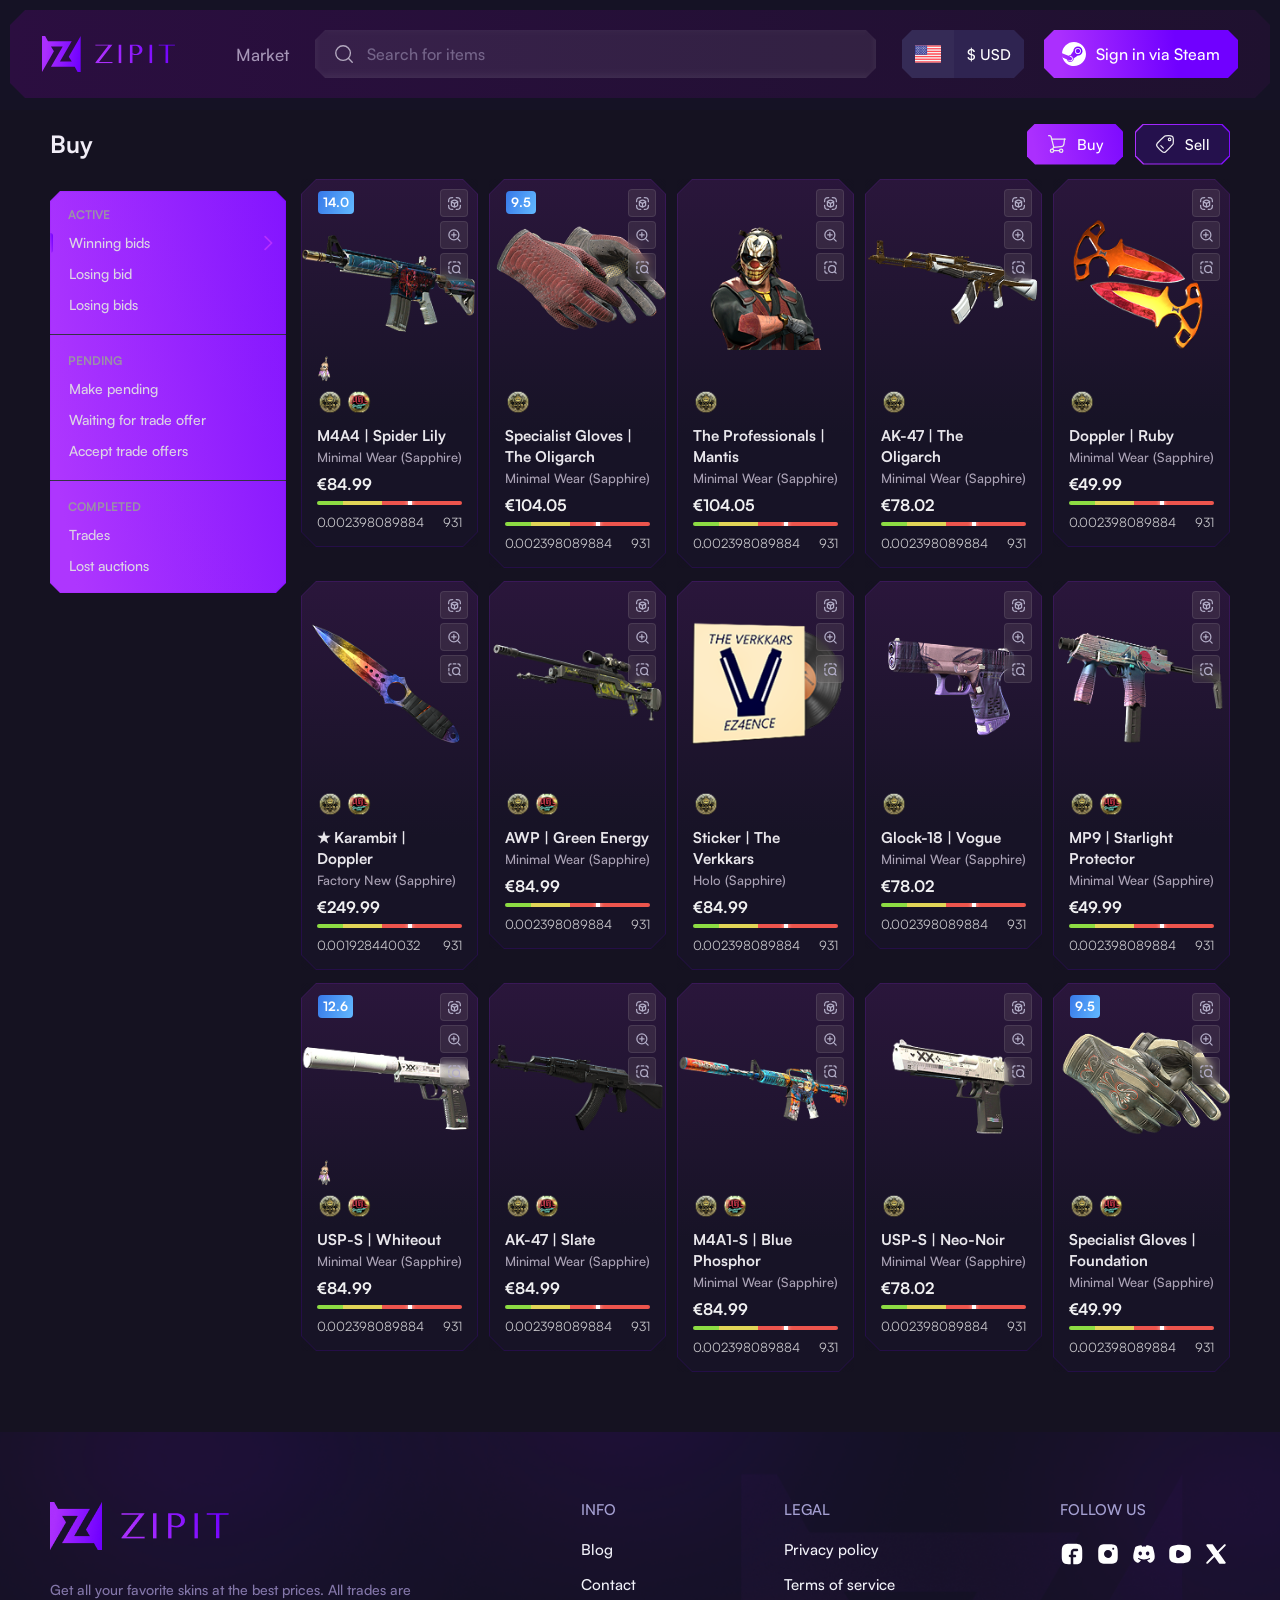
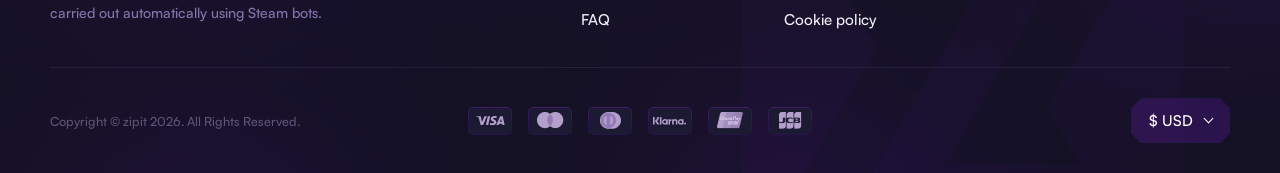
==== commit 332b51d7: "changes fix" ====
--- a/buy.html
+++ b/buy.html
@@ -75,31 +75,28 @@
           <div class="buy-market-heading">
             <h1 id="buy-market-title">Buy</h1>
             <div class="buy-market-switch" aria-label="Marketplace mode">
-              <a class="is-active" href="buy.html" aria-current="page">Buy</a>
-              <a href="#sell">Sell</a>
+              <a class="is-active common-btn" href="buy.html" aria-current="page"> <img src="images/buy-icon.svg" alt="">Buy</a>
+              <a href="#sell" class="common-btn"><img src="images/sell-icon.svg" alt=""> Sell</a>
             </div>
           </div>
           <div class="buy-market-layout">
             <aside class="buy-market-sidebar" aria-label="Marketplace orders">
               <nav class="buy-market-filter-group" aria-label="Active orders">
                 <h2>Active</h2>
-                <div class="buy-market-filter-row is-active">
-                  <a aria-current="page" href="#products">Winning bids</a>
-                  <button class="common-btn buy-market-arrow" type="button" aria-label="Open winning bids"><img src="images/sidebar-chevron.svg" alt=""></button>
-                </div>
-                <a href="#products">Losing bid <span>›</span></a>
-                <a href="#products">Losing bids <span>›</span></a>
+                  <a aria-current="page" href="#products" class="buy-market-filter-row is-active">Winning bids</a>
+                <a href="#products" class="buy-market-filter-row">Losing bid</a>
+                <a href="#products" class="buy-market-filter-row">Losing bids</a>
               </nav>
               <nav class="buy-market-filter-group" aria-label="Pending orders">
                 <h2>Pending</h2>
-                <a href="#products">Make pending</a>
-                <a href="#products">Waiting for trade offer</a>
-                <a href="#products">Accept trade offers</a>
+                <a href="#products" class="buy-market-filter-row">Make pending</a>
+                <a href="#products" class="buy-market-filter-row">Waiting for trade offer</a>
+                <a href="#products" class="buy-market-filter-row">Accept trade offers</a>
               </nav>
               <nav class="buy-market-filter-group" aria-label="Completed orders">
                 <h2>Completed</h2>
-                <a href="#products">Trades</a>
-                <a href="#products">Lost auctions</a>
+                <a href="#products" class="buy-market-filter-row">Trades</a>
+                <a href="#products" class="buy-market-filter-row">Lost auctions</a>
               </nav>
             </aside>
             <div class="buy-market-products" id="products">
@@ -140,6 +137,10 @@
                     <span>931</span>
                   </div>
                 </div>
+              <div class="popular-skin-actions">
+                <a href="#popular-skins-title" class="common-btn">Offer</a>
+                <a href="#popular-skins-title" class="common-btn">Check out</a>
+              </div>
               </div>
             </article>
             <article class="popular-skin-card" data-skin-card="1">
@@ -174,6 +175,10 @@
                     <span>931</span>
                   </div>
                 </div>
+              <div class="popular-skin-actions">
+                <a href="#popular-skins-title" class="common-btn">Offer</a>
+                <a href="#popular-skins-title" class="common-btn">Check out</a>
+              </div>
               </div>
             </article>
             <article class="popular-skin-card" data-skin-card="2">
@@ -210,6 +215,10 @@
                     <span>931</span>
                   </div>
                 </div>
+              <div class="popular-skin-actions">
+                <a href="#popular-skins-title" class="common-btn">Offer</a>
+                <a href="#popular-skins-title" class="common-btn">Check out</a>
+              </div>
               </div>
             </article>
             <article class="popular-skin-card" data-skin-card="3">
@@ -246,6 +255,10 @@
                     <span>931</span>
                   </div>
                 </div>
+              <div class="popular-skin-actions">
+                <a href="#popular-skins-title" class="common-btn">Offer</a>
+                <a href="#popular-skins-title" class="common-btn">Check out</a>
+              </div>
               </div>
             </article>
             <article class="popular-skin-card" data-skin-card="4">
@@ -282,6 +295,10 @@
                     <span>931</span>
                   </div>
                 </div>
+              <div class="popular-skin-actions">
+                <a href="#popular-skins-title" class="common-btn">Offer</a>
+                <a href="#popular-skins-title" class="common-btn">Check out</a>
+              </div>
               </div>
             </article>
             <article class="popular-skin-card" data-skin-card="5">
@@ -318,6 +335,10 @@
                     <span>931</span>
                   </div>
                 </div>
+              <div class="popular-skin-actions">
+                <a href="#popular-skins-title" class="common-btn">Offer</a>
+                <a href="#popular-skins-title" class="common-btn">Check out</a>
+              </div>
               </div>
             </article>
             <article class="popular-skin-card" data-skin-card="6">
@@ -354,6 +375,10 @@
                     <span>931</span>
                   </div>
                 </div>
+              <div class="popular-skin-actions">
+                <a href="#popular-skins-title" class="common-btn">Offer</a>
+                <a href="#popular-skins-title" class="common-btn">Check out</a>
+              </div>
               </div>
             </article>
             <article class="popular-skin-card" data-skin-card="7">
@@ -390,6 +415,10 @@
                     <span>931</span>
                   </div>
                 </div>
+              <div class="popular-skin-actions">
+                <a href="#popular-skins-title" class="common-btn">Offer</a>
+                <a href="#popular-skins-title" class="common-btn">Check out</a>
+              </div>
               </div>
             </article>
             <article class="popular-skin-card" data-skin-card="8">
@@ -426,6 +455,10 @@
                     <span>931</span>
                   </div>
                 </div>
+              <div class="popular-skin-actions">
+                <a href="#popular-skins-title" class="common-btn">Offer</a>
+                <a href="#popular-skins-title" class="common-btn">Check out</a>
+              </div>
               </div>
             </article>
             <article class="popular-skin-card" data-skin-card="9">
@@ -462,6 +495,10 @@
                     <span>931</span>
                   </div>
                 </div>
+              <div class="popular-skin-actions">
+                <a href="#popular-skins-title" class="common-btn">Offer</a>
+                <a href="#popular-skins-title" class="common-btn">Check out</a>
+              </div>
               </div>
             </article>
             <article class="popular-skin-card" data-skin-card="10">
@@ -498,6 +535,10 @@
                     <span>931</span>
                   </div>
                 </div>
+              <div class="popular-skin-actions">
+                <a href="#popular-skins-title" class="common-btn">Offer</a>
+                <a href="#popular-skins-title" class="common-btn">Check out</a>
+              </div>
               </div>
             </article>
             <article class="popular-skin-card" data-skin-card="11">
@@ -534,6 +575,10 @@
                     <span>931</span>
                   </div>
                 </div>
+              <div class="popular-skin-actions">
+                <a href="#popular-skins-title" class="common-btn">Offer</a>
+                <a href="#popular-skins-title" class="common-btn">Check out</a>
+              </div>
               </div>
             </article>
             <article class="popular-skin-card" data-skin-card="12">
@@ -570,6 +615,10 @@
                     <span>931</span>
                   </div>
                 </div>
+              <div class="popular-skin-actions">
+                <a href="#popular-skins-title" class="common-btn">Offer</a>
+                <a href="#popular-skins-title" class="common-btn">Check out</a>
+              </div>
               </div>
             </article>
             <article class="popular-skin-card" data-skin-card="13">
@@ -606,6 +655,10 @@
                     <span>931</span>
                   </div>
                 </div>
+              <div class="popular-skin-actions">
+                <a href="#popular-skins-title" class="common-btn">Offer</a>
+                <a href="#popular-skins-title" class="common-btn">Check out</a>
+              </div>
               </div>
             </article>
             <article class="popular-skin-card" data-skin-card="14">
@@ -642,6 +695,10 @@
                     <span>931</span>
                   </div>
                 </div>
+              <div class="popular-skin-actions">
+                <a href="#popular-skins-title" class="common-btn">Offer</a>
+                <a href="#popular-skins-title" class="common-btn">Check out</a>
+              </div>
               </div>
             </article>
             </div>
@@ -659,8 +716,63 @@
         </div>
       </section>
     </main>
-    <script src="https://cdn.jsdelivr.net/npm/gsap@3.13.0/dist/gsap.min.js"></script>
-    <script src="https://cdn.jsdelivr.net/npm/gsap@3.13.0/dist/ScrollTrigger.min.js"></script>
+    <footer class="site-footer section-spacing-inline" aria-label="Site footer">
+      <div class="site-footer-inner container">
+        <div class="footer-main">
+          <div class="footer-brand-column">
+            <a class="footer-brand" href="index.html" aria-label="ZIPIT home">
+              <img src="images/footer-logo.png" alt="ZIPIT">
+            </a>
+            <p class="footer-description">Get all your favorite skins at the best prices. All trades are carried out automatically using Steam bots.</p>
+          </div>
+          <nav class="footer-menu" aria-label="Info">
+            <h2>Info</h2>
+            <a href="#">Blog</a>
+            <a href="#">Contact</a>
+            <a href="#">FAQ</a>
+          </nav>
+          <nav class="footer-menu" aria-label="Legal">
+            <h2>Legal</h2>
+            <a href="#">Privacy policy</a>
+            <a href="#">Terms of service</a>
+            <a href="#">Cookie policy</a>
+          </nav>
+          <div class="footer-social-column">
+            <h2>Follow us</h2>
+            <div class="footer-socials">
+              <a href="#" aria-label="Facebook"><img src="images/facebook.svg" alt=""></a>
+              <a href="#" aria-label="Instagram"><img src="images/instagram.svg" alt=""></a>
+              <a href="#" aria-label="Discord"><img src="images/discord.svg" alt=""></a>
+              <a href="#" aria-label="YouTube"><img src="images/you-tube.svg" alt=""></a>
+              <a href="#" aria-label="X"><img src="images/x-app.svg" alt=""></a>
+            </div>
+          </div>
+        </div>
+        <div class="footer-bottom">
+          <p class="footer-copyright">Copyright © zipit 2026. All Rights Reserved.</p>
+          <div class="footer-payments" aria-label="Accepted payment methods">
+            <div class="footer-payment"><img src="images/visa-logo.png" alt="Visa"></div>
+            <div class="footer-payment"><img src="images/Mastercard.png" alt="Mastercard"></div>
+            <div class="footer-payment"><img src="images/DinersClub.png" alt="Diners Club"></div>
+            <div class="footer-payment"><img src="images/Klarna.png" alt="Klarna"></div>
+            <div class="footer-payment"><img src="images/UnionPay.png" alt="UnionPay"></div>
+            <div class="footer-payment"><img src="images/JCB.png" alt="JCB"></div>
+          </div>
+          <div class="currency-dropdown footer-currency-dropdown">
+            <button class="currency-box" type="button" aria-expanded="false" aria-label="Choose currency">
+              <span class="currency-text">$ USD</span>
+              <span class="footer-currency-chevron" aria-hidden="true"></span>
+            </button>
+            <div class="currency-menu"></div>
+          </div>
+        </div>
+      </div>
+    </footer>
+    <button class="back-to-top" type="button" aria-label="Back to top" title="Back to top">
+      <svg viewBox="0 0 24 24" aria-hidden="true" fill="none" stroke="currentColor" stroke-width="2" stroke-linecap="round" stroke-linejoin="round">
+        <path d="M12 19V5M6 11l6-6 6 6" />
+      </svg>
+    </button>
     <script src="https://cdn.jsdelivr.net/npm/swiper@11/swiper-bundle.min.js"></script>
     <script src="script.js"></script>
   </body>
--- a/style.css
+++ b/style.css
@@ -47,6 +47,21 @@
   font-weight: 900;
   font-display: swap;
 }
+
+::-webkit-scrollbar {
+  width: 10px;
+}
+::-webkit-scrollbar-track {
+  background: #151221;
+}
+::-webkit-scrollbar-thumb {
+  border: 2px solid #151221;
+  border-radius: 10px;
+  background: #75419a;
+}
+::-webkit-scrollbar-thumb:hover {
+  background: #a52cff;
+}
 * {
   box-sizing: border-box;
   margin: 0;
@@ -54,6 +69,8 @@
 }
 html {
   scroll-behavior: auto;
+  scrollbar-color: #75419a #151221;
+  scrollbar-width: thin;
 }
 .container {
   max-width: 1440px;
@@ -379,7 +396,7 @@
   clip-path: polygon(10px 0, calc(100% - 10px) 0, 100% 10px, 100% calc(100% - 10px), calc(100% - 10px) 100%, 10px 100%, 0 calc(100% - 10px), 0 10px);
   background: linear-gradient(264.24deg, #7000FF 32.05%, #AB2FFE 90.73%);
   color: var(--white);
-  font-weight: 700;
+  font-weight: 500;
   font-size: clamp(15px, 1.25vw, 18px);
   cursor: pointer;
   overflow: hidden;
@@ -417,12 +434,6 @@
 .common-btn:focus-visible {
   filter: brightness(1.2);
   box-shadow: 0 0 22px rgba(156, 43, 255, 0.55);
-  transform: translateY(-2px);
-}
-.common-btn:active {
-  filter: brightness(1.05);
-  box-shadow: 0 0 12px rgba(156, 43, 255, 0.35);
-  transform: translateY(0);
 }
 .common-btn > * {
   position: relative;
@@ -1804,14 +1815,14 @@
       position: relative;
     z-index: 1;
 }
-.skin-action-card img.content-image-motion {
+.skin-action-card img {
     transition: 
         opacity 650ms ease,
         transform 500ms ease,
         filter 500ms ease;
     transition-delay: 0.3s;
 }
-.skin-action-card:hover img.content-image-motion {
+.skin-action-card:hover img {
     transform: scale(1.3, 1.1) rotate(-10deg);
     filter: drop-shadow(20px 10px 5px rgba(0, 0, 0, 0.5));
 }
@@ -1838,8 +1849,9 @@
 }
 .skin-art-label small img {
   max-width: 15px;
-  transform: unset;
+  transform: unset !important;
   position: unset;
+  filter: none !important;
 }
 .skin-art-label-bottom {
   top: auto;
@@ -1928,47 +1940,6 @@
   }
   .skin-action-art {
     display: none;
-  }
-}
-/* Content-only reveal motion. These rules do not change layout or styling. */
-.content-motion-ready .content-text-motion,
-.content-motion-ready .content-image-motion {
-  opacity: 0;
-  transition: opacity 650ms ease;
-}
-.content-motion-ready .content-text-motion {
-  transform: translateY(12px);
-  transition-property: opacity, transform;
-}
-.content-motion-ready img.content-image-motion:not(.drop-item-image):not(.trade-shot img):not(.skin-action-art img) {
-  transform: translateY(12px);
-  transition-property: opacity, transform;
-}
-.content-motion-ready .content-text-motion[data-motion-direction="up"]:not(.is-motion-visible) {
-  transform: translateY(-12px);
-}
-.content-motion-ready img.content-image-motion[data-motion-direction="up"]:not(.is-motion-visible):not(.drop-item-image):not(.trade-shot img):not(.skin-action-art img) {
-  transform: translateY(-12px);
-}
-.content-motion-ready .content-text-motion.is-motion-visible {
-  opacity: 1;
-  transform: translateY(0);
-}
-.content-motion-ready .content-image-motion.is-motion-visible {
-  opacity: 1;
-}
-.content-motion-ready img.content-image-motion.is-motion-visible:not(.drop-item-image):not(.trade-shot img):not(.skin-action-art img) {
-  transform: translateY(0);
-}
-@media (prefers-reduced-motion: reduce) {
-  html {
-    scroll-behavior: auto;
-  }
-  .content-motion-ready .content-text-motion,
-  .content-motion-ready img.content-image-motion:not(.drop-item-image):not(.trade-shot img):not(.skin-action-art img) {
-    opacity: 1;
-    transform: none;
-    transition: none;
   }
 }
 /* =========================================================================
@@ -2127,9 +2098,6 @@
 .popular-skin-charm:hover img {
   transform: scale(1.2) !important;
 }
-.popular-skin-card:hover .popular-skin-art>.popular-skin-image-link img {
-  transform: scale(1.09) rotate(-2deg);
-}
 .popular-skin-badge {
   position: absolute;
   z-index: 1;
@@ -2160,6 +2128,7 @@
   color: #bcb2c7;
   background: rgba(126, 118, 118, 0.2);
   text-decoration: none;
+  backdrop-filter: blur(4px)
 }
 .popular-skin-tools a:hover,
 .popular-skin-tools a:focus-visible {
@@ -3147,7 +3116,7 @@
   padding: 15px;
   color: #f4effb;
   background: linear-gradient(155deg, #30164c, #25133e 72%, #211337);
-  clip-path: polygon(11px 0, calc(100% - 11px) 0, 100% 11px, 100% calc(100% - 11px), calc(100% - 11px) 100%, 11px 100%, 0 calc(100% - 11px), 0 11px);
+  clip-path: polygon(11px 1px, calc(100% - 11px) 1px, calc(100% - 1px) 11px, calc(100% - 1px) calc(100% - 11px), calc(100% - 11px) calc(100% - 1px), 11px calc(100% - 1px), 1px calc(100% - 11px), 1px 11px);
 }
 .extension-product-image {
   display: grid;
@@ -3524,46 +3493,16 @@
   }
 }
 
-/* Buy page: reuse the shared popular-skin cards and global spacing system. */
-.buy-market-page {
-  display: block;
-  min-height: 100vh;
-  overflow: visible;
-}
-html:has(> body.buy-market-page) {
-  overflow-x: hidden;
-  overflow-y: auto;
-  scrollbar-color: #75419a #151221;
-  scrollbar-width: thin;
-}
-.buy-market-page > main {
-  display: block;
-  min-height: calc(100vh - 80px);
-  overflow: visible;
-}
+/*=======================================================================================
+
+Buy page: reuse the shared popular-skin cards and global spacing system.
+
+========================================================================================*/
 .buy-market-page .buy-market {
-  min-height: calc(100vh - 80px);
-  height: auto;
-  padding-block: 20px;
-}
-.buy-market-page .buy-market > .container {
-  display: block;
-  height: auto;
-}
-html:has(> body.buy-market-page)::-webkit-scrollbar {
-  width: 10px;
-}
-html:has(> body.buy-market-page)::-webkit-scrollbar-track {
-  background: #151221;
-}
-html:has(> body.buy-market-page)::-webkit-scrollbar-thumb {
-  border: 2px solid #151221;
-  border-radius: 10px;
-  background: #75419a;
-}
-html:has(> body.buy-market-page)::-webkit-scrollbar-thumb:hover {
-  background: #a52cff;
-}
+  padding-top: 10px;
+  padding-bottom: 60px;
+}
+
 .buy-market-page .search-box {
   max-width: 592px;
 }
@@ -3573,7 +3512,7 @@
   align-items: center;
   justify-content: space-between;
   min-height: 48px;
-  margin-bottom: 7px;
+  margin-bottom: 11px;
 }
 .buy-market-heading h1 {
   color: #f1edf7;
@@ -3587,22 +3526,36 @@
   gap: 12px;
 }
 .buy-market-switch a {
-  display: inline-flex;
-  min-width: 95px;
-  height: 40px;
-  align-items: center;
-  justify-content: center;
-  gap: 8px;
-  border: 1px solid rgba(190, 129, 235, .25);
-  border-radius: 8px;
-  color: #eee8f6;
-  background: #21162f;
-  font-size: 15px;
-  font-weight: 600;
-}
-.buy-market-switch a.is-active {
-  border-color: transparent;
-  background: linear-gradient(110deg, #ab2ffe, #7000ff);
+    display: inline-flex;
+    align-items: center;
+    justify-content: center;
+    gap: 10px;
+    padding: 10px 20px;
+    font-size: 15px;
+    background: transparent;
+    text-align: center;
+    background: linear-gradient(259.54deg, #7000FF -28.59%, #AB2FFE 91.15%);
+    clip-path: polygon(8px 0, calc(100% - 8px) 0, 100% 8px, 100% calc(100% - 8px), calc(100% - 8px) 100%, 8px 100%, 0 calc(100% - 8px), 0 8px);
+    min-width: 0;
+}
+.buy-market-switch a::after{
+  position: absolute;
+    z-index: -1;
+    inset: 1px;
+    background: #25114D;
+    background-repeat: no-repeat;
+    content: "";
+    pointer-events: none;
+    clip-path: polygon(8px 0, calc(100% - 8px) 0, 100% 8px, 100% calc(100% - 8px), calc(100% - 8px) 100%, 8px 100%, 0 calc(100% - 8px), 0 8px);
+}
+/* .buy-market-switch a::after {
+  z-index: -1;
+  clip-path: polygon(10px 0, calc(100% - 10px) 0, 100% 10px, 100% calc(100% - 10px), calc(100% - 10px) 100%, 10px 100%, 0 calc(100% - 10px), 0 10px);
+  background: linear-gradient(259.33deg, #7000FF -30.86%, #AB2FFE 90.99%);
+} */
+.buy-market-switch a.is-active::after {
+  background: linear-gradient(259.54deg, #7000FF -28.59%, #AB2FFE 91.15%);
+
 }
 .buy-market-layout {
   display: grid;
@@ -3615,59 +3568,74 @@
   top: 12px;
   height: fit-content;
   min-height: 0;
-  max-height: calc(100vh - 24px);
-  overflow: visible;
-  padding: 18px;
-  border: 1px solid rgba(193, 137, 228, .16);
-  border-radius: 10px;
-  background: linear-gradient(145deg, rgba(31, 23, 43, .96), rgba(23, 20, 34, .96));
+  position: relative;
+  isolation: isolate;
+  padding-block: 18px;
+  background: linear-gradient(259.54deg, #7000FF -28.59%, #AB2FFE 91.15%);
+  clip-path: polygon(10px 0, calc(100% - 10px) 0, 100% 10px, 100% calc(100% - 10px), calc(100% - 10px) 100%, 10px 100%, 0 calc(100% - 10px), 0 10px);
+}
+.buy-market-sidebar::before {
+    position: absolute;
+    z-index: 0;
+    inset: 1px;
+    background: linear-gradient(180deg, rgba(255, 255, 255, 0.04) 0%, rgba(255, 255, 255, 0.03) 158.42%);
+    content: "";
+    pointer-events: none;
+    clip-path: polygon(10px 0, calc(100% - 10px) 0, 100% 10px, 100% calc(100% - 10px), calc(100% - 10px) 100%, 10px 100%, 0 calc(100% - 10px), 0 10px);
 }
 .buy-market-filter-group {
   display: grid;
   gap: 12px;
 }
-.buy-market-filter-group + .buy-market-filter-group {
-  margin-top: 30px;
+.buy-market-filter-group:not(:last-child) {
+  padding-bottom: 20px;
+  margin-bottom: 20px;
+  border-bottom: 1px solid #2E2B3D
 }
 .buy-market-filter-group h2 {
-  color: #a99caf;
+  color: #978CA4;
   font-size: 12px;
   font-weight: 600;
-  line-height: 16px;
+  line-height: 100%;
   text-transform: uppercase;
-}
-.buy-market-filter-group > a,
+  padding-inline: 18px;
+}
 .buy-market-filter-row {
   position: relative;
   display: flex;
   align-items: center;
   justify-content: space-between;
-  min-height: 30px;
-  margin-inline: -15px;
-  padding: 5px 15px;
-  border-radius: 0 5px 5px 0;
   color: #ddd5e5;
-  font-size: 15px;
+  font-size: 14px;
   font-weight: 500;
   line-height: 19px;
+  letter-spacing: 4%;
+  padding-inline: 19px;
 }
 .buy-market-filter-row > a {
   flex: 1;
   color: inherit;
 }
-.buy-market-filter-row.is-active {
-  color: #f5effb;
-  background: linear-gradient(90deg, rgba(130, 46, 191, .2), rgba(99, 56, 132, .12));
+.buy-market-filter-row.is-active::after {
+  content: '';
+  background: url("./images/sidebar-chevron.svg") no-repeat center / contain;
+  width: 16px; 
+  height: 16px;
+  top:50%;
+  transform: translateY(-50%);
+  right: 10px;
+  position: absolute;
 }
 .buy-market-filter-row.is-active::before {
-  position: absolute;
-  top: 4px;
-  bottom: 4px;
-  left: 0;
-  width: 5px;
-  border-radius: 0 3px 3px 0;
-  background: linear-gradient(180deg, #a52cff, #7027ff);
-  content: "";
+    position: absolute;
+    top: 0;
+    bottom: 4px;
+    left: 0;
+    width: 3px;
+    height: 20px;
+    border-radius: 0 3px 3px 0;
+    content: "";
+    background: linear-gradient(263.4deg, #7000FF 9.82%, #AB2FFE 93.27%);
 }
 .buy-market-filter-group > a:hover,
 .buy-market-filter-group > a:focus-visible,
@@ -3679,79 +3647,13 @@
   color: #ad49f7;
   font-size: 18px;
 }
-.buy-market-filter-group .buy-market-arrow.common-btn {
-  display: inline-flex;
-  width: 24px;
-  min-width: 24px;
-  height: 24px;
-  align-items: center;
-  justify-content: center;
-  margin: 0;
-  padding: 0;
-  border: 0;
-  border-radius: 4px;
-  clip-path: none;
-  color: inherit;
-  background: transparent;
-  box-shadow: none;
-  transform: none;
-  cursor: pointer;
-}
-.buy-market-filter-group .buy-market-arrow.common-btn::before {
-  display: none;
-}
-.buy-market-filter-group .buy-market-arrow img {
-  display: block;
-  width: 8px;
-  height: 14px;
-  max-width: none;
-}
-.buy-market-products {
-  height: auto;
-  min-width: 0;
-  overflow: visible;
-}
 .buy-market {
-  background-color: #151221;
   background-image: none;
 }
 .buy-market .popular-skins-grid {
   gap: 13px 11px;
 }
-.buy-market .popular-skin-card:hover,
-.buy-market .popular-skin-card:focus-within {
-  z-index: 2;
-  margin-top: 0;
-}
-.buy-market .popular-skin-card:hover::before,
-.buy-market .popular-skin-card:focus-within::before,
-.buy-market .popular-skin-card:hover::after,
-.buy-market .popular-skin-card:focus-within::after {
-  bottom: 0;
-}
-.buy-market .popular-skin-art {
-  height: 174px;
-  flex: 0 0 174px;
-}
-.buy-market .popular-skin-art > .popular-skin-image-link {
-  align-items: end;
-}
-.buy-market .popular-skin-details {
-  min-height: 0;
-  padding: 0 14px 12px;
-}
-.buy-market .popular-skin-icons {
-  min-height: 38px;
-  padding-bottom: 10px;
-}
-.buy-market .popular-skin-icons a {
-  width: 28px;
-  height: 28px;
-}
 .buy-market .popular-skin-icons a:nth-child(n + 3) {
-  display: none;
-}
-.buy-market .popular-skin-footer {
   display: none;
 }
 @media (max-width: 1199px) {
@@ -3782,17 +3684,8 @@
   .buy-market-filter-group h2 {
     grid-column: 1 / -1;
   }
-  .buy-market-filter-group + .buy-market-filter-group {
-    margin-top: 18px;
-  }
   .buy-market .popular-skins-grid {
     grid-template-columns: 1fr;
-  }
-  .buy-market-filter-group > a,
-  .buy-market-filter-row {
-    margin-inline: -15px;
-    padding-inline: 15px;
-    font-size: 15px;
   }
 }
 @media (prefers-reduced-motion: reduce) {
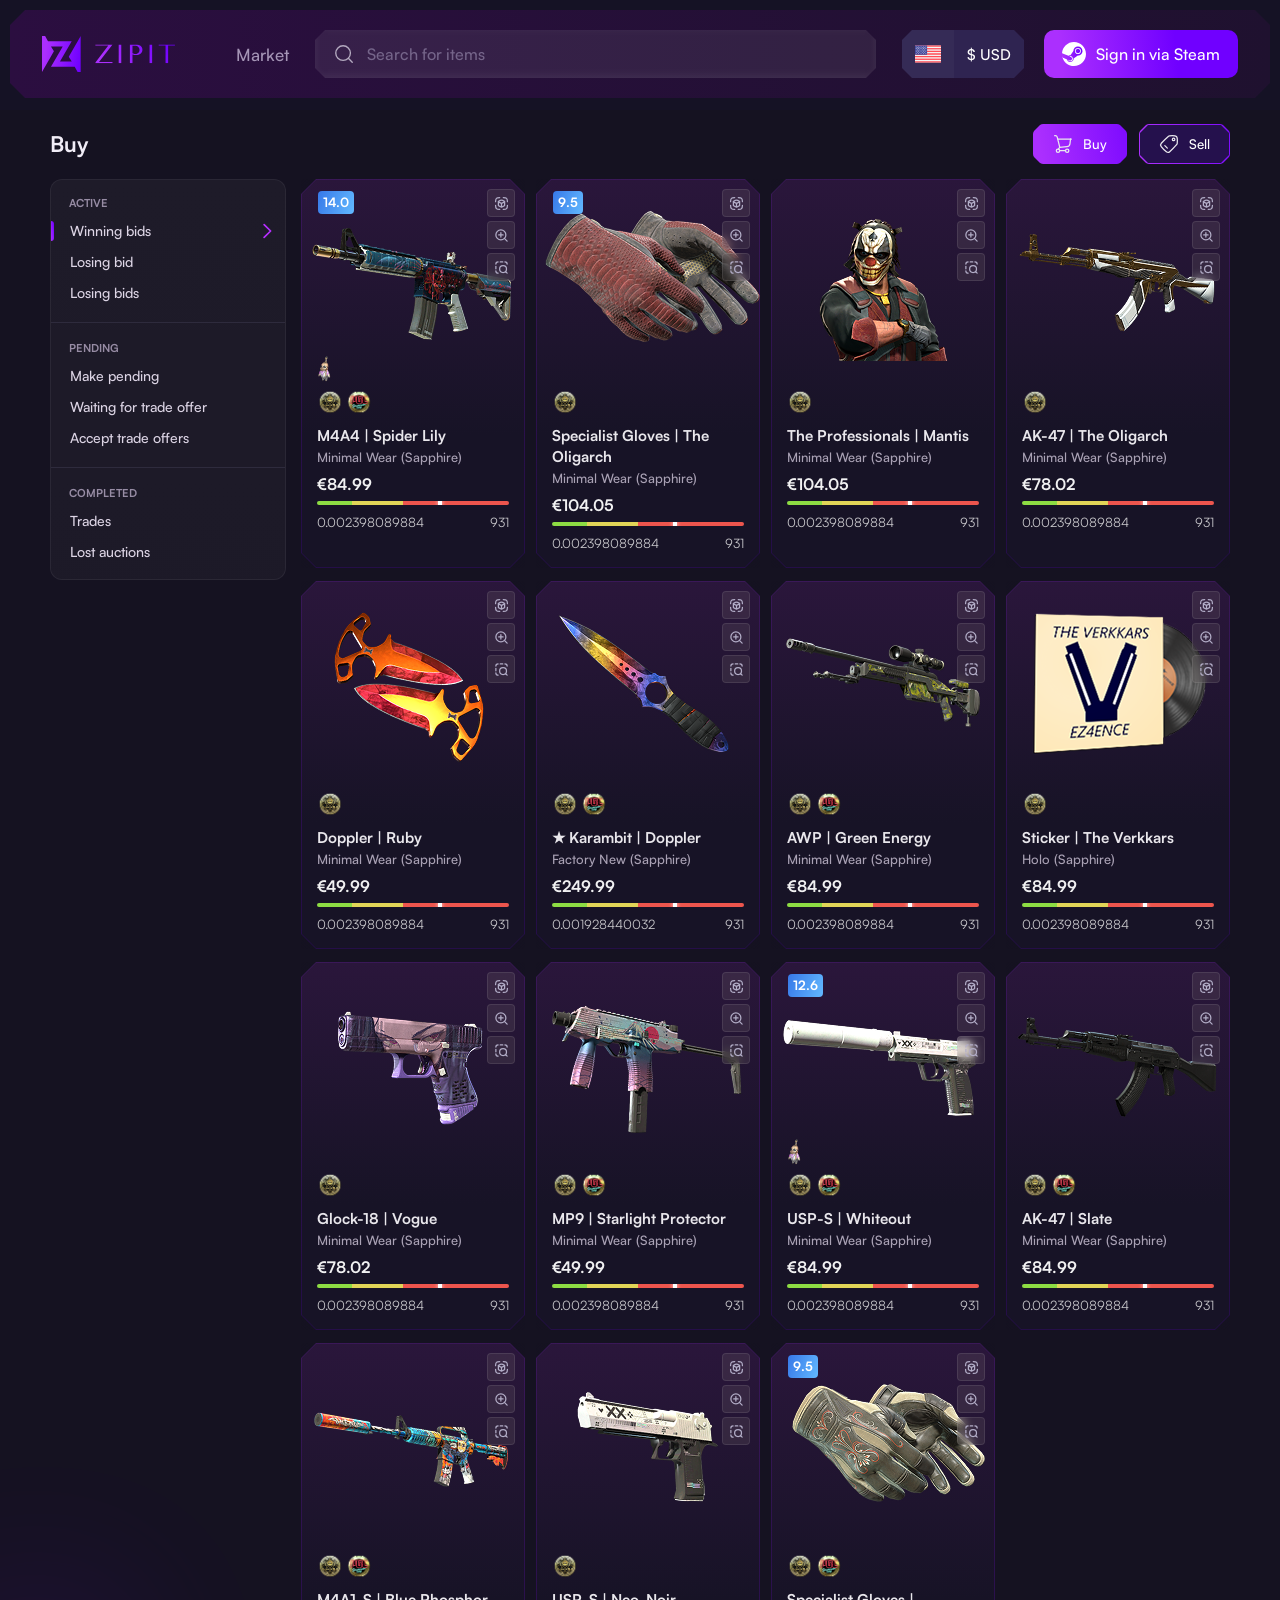
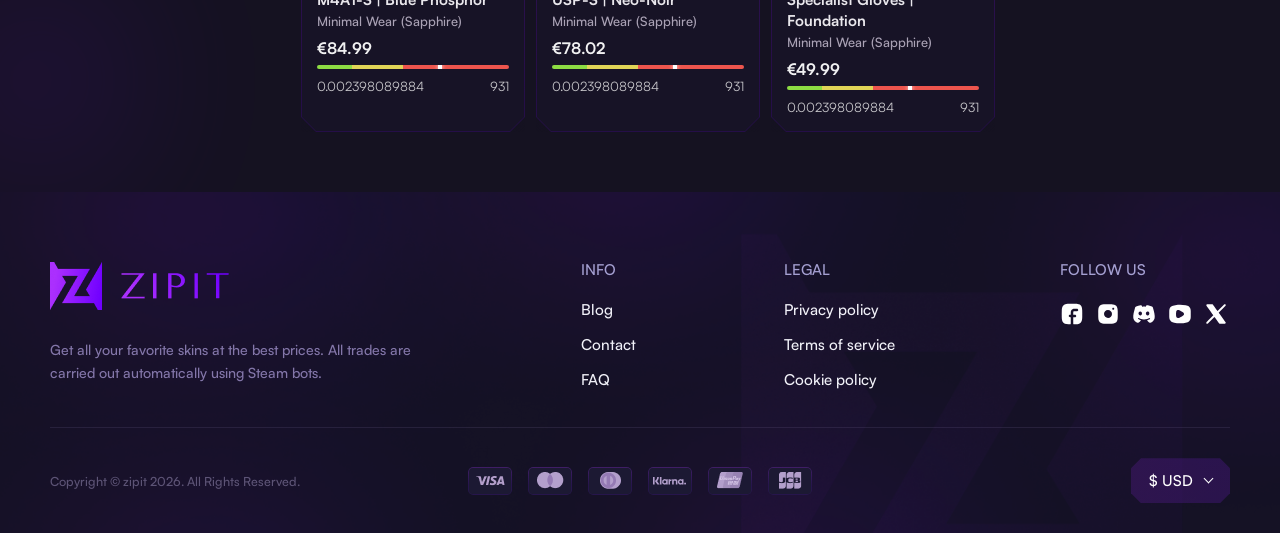
==== commit 4137679a: "update" ====
--- a/buy.html
+++ b/buy.html
@@ -10,7 +10,8 @@
     <title>Buy CS2 Skins | ZIPIT</title>
   </head>
   <body class="buy-market-page">
-<header class="topbar" aria-label="Main navigation">
+        
+        <header class="topbar" aria-label="Main navigation">
         <div class="header-inner">
           <div class="header-logo-menu">
             <div class="brand" aria-label="ZIPIT brand">
@@ -68,12 +69,18 @@
               aria-label="Search items" />
           </div>
         </div>
-      </header>
+        </header>
     <main>
       <section class="popular-skins buy-market section-spacing-inline" aria-labelledby="buy-market-title">
-        <div class="container">
+        <div class="buy-circle-3 buy-circle"></div>
           <div class="buy-market-heading">
-            <h1 id="buy-market-title">Buy</h1>
+            <div class="buy-market-title-group">
+              <h1 id="buy-market-title">Buy</h1>
+              <button class="buy-market-filter-toggle common-btn" type="button" aria-expanded="false" aria-controls="buyMarketFilters">
+                Filter
+                <svg viewBox="0 0 24 24" fill="none" stroke="currentColor" stroke-width="2.4" stroke-linecap="round" stroke-linejoin="round"><path d="M9 5l7 7-7 7"></path></svg> 
+              </button>
+            </div>
             <div class="buy-market-switch" aria-label="Marketplace mode">
               <a class="is-active common-btn" href="buy.html" aria-current="page"> <img src="images/buy-icon.svg" alt="">Buy</a>
               <a href="#sell" class="common-btn"><img src="images/sell-icon.svg" alt=""> Sell</a>
@@ -81,6 +88,8 @@
           </div>
           <div class="buy-market-layout">
             <aside class="buy-market-sidebar" aria-label="Marketplace orders">
+              <button class="buy-market-filter-back" type="button" aria-label="Close filters">‹ <span>Back</span></button>
+              <div class="buy-market-filter-list" id="buyMarketFilters">
               <nav class="buy-market-filter-group" aria-label="Active orders">
                 <h2>Active</h2>
                   <a aria-current="page" href="#products" class="buy-market-filter-row is-active">Winning bids</a>
@@ -98,9 +107,10 @@
                 <a href="#products" class="buy-market-filter-row">Trades</a>
                 <a href="#products" class="buy-market-filter-row">Lost auctions</a>
               </nav>
+              </div>
             </aside>
             <div class="buy-market-products" id="products">
-<div class="popular-skins-grid swiper" id="popularSkinsGrid" aria-live="polite">
+            <div class="popular-skins-grid swiper" id="popularSkinsGrid" aria-live="polite">
             <div class="popular-skins-track swiper-wrapper">
             <article class="popular-skin-card" data-skin-card="0">
               <div class="popular-skin-art">
@@ -710,10 +720,9 @@
                 <svg viewBox="0 0 24 24" aria-hidden="true"><path d="m9 18 6-6-6-6" /></svg>
               </button>
             </div>
-          </div>
-            </div>
-          </div>
-        </div>
+            </div>
+            </div>
+          </div>
       </section>
     </main>
     <footer class="site-footer section-spacing-inline" aria-label="Site footer">
--- a/style.css
+++ b/style.css
@@ -94,6 +94,7 @@
   background: var(--bg);
   color: var(--text);
   padding-top: 10px;
+  position: relative;
 }
 a {
   text-decoration: none;
@@ -393,7 +394,9 @@
   gap: 10px;
   padding: 12px 18px;
   border: none;
-  clip-path: polygon(10px 0, calc(100% - 10px) 0, 100% 10px, 100% calc(100% - 10px), calc(100% - 10px) 100%, 10px 100%, 0 calc(100% - 10px), 0 10px);
+  border-radius: 10px;
+  corner-shape: bevel;
+  /* clip-path: polygon(10px 0, calc(100% - 10px) 0, 100% 10px, 100% calc(100% - 10px), calc(100% - 10px) 100%, 10px 100%, 0 calc(100% - 10px), 0 10px); */
   background: linear-gradient(264.24deg, #7000FF 32.05%, #AB2FFE 90.73%);
   color: var(--white);
   font-weight: 500;
@@ -433,7 +436,6 @@
 .common-btn:hover,
 .common-btn:focus-visible {
   filter: brightness(1.2);
-  box-shadow: 0 0 22px rgba(156, 43, 255, 0.55);
 }
 .common-btn > * {
   position: relative;
@@ -1996,6 +1998,7 @@
   backdrop-filter: blur(14px);
   display: flex;
   flex-direction: column;
+  height:100%;
 }
 .popular-skin-card::before,
 .popular-skin-card::after {
@@ -2241,7 +2244,6 @@
   overflow: hidden;
   opacity: 0;
   pointer-events: none;
-  transition: opacity 180ms ease;
 }
 .popular-skin-card:hover .popular-skin-actions,
 .popular-skin-card:focus-within .popular-skin-actions {
@@ -2393,7 +2395,8 @@
   overflow: hidden;
   background: #151221 url("images/sec-background-image.png") center / cover no-repeat;
 }
-.circle {
+.circle,
+.buy-circle {
   background: linear-gradient(270deg, #2603FB 0%, #DC06FF 100%);
   filter: blur(90px);
   width: 124px;
@@ -2411,6 +2414,20 @@
 .circle-2 {
   right: -37px;
   bottom: 80px;
+}
+.buy-circle-1 {
+  top: 0;
+  left: -37px;
+  opacity: 1;
+}
+.buy-circle-2 {
+  right: -37px;
+  top: 0;
+  opacity: 1;
+}
+.buy-circle-3 {
+  left: -20px;
+  bottom: 50px;
 }
 .app-promo .container {
   position: relative;
@@ -3510,15 +3527,22 @@
   display: flex;
   flex: 0 0 auto;
   align-items: center;
+  flex-wrap: wrap;
   justify-content: space-between;
   min-height: 48px;
   margin-bottom: 11px;
 }
 .buy-market-heading h1 {
   color: #f1edf7;
-  font-size: 24px;
+  font-size: clamp(20px, 1.7vw, 24px);
   font-weight: 700;
-  line-height: 32px;
+  line-height: 1.33;
+}
+.buy-market-title-group {
+  display: flex;
+  flex-direction: row-reverse;
+  align-items: center;
+  gap: 12px;
 }
 .buy-market-switch {
   display: flex;
@@ -3531,7 +3555,7 @@
     justify-content: center;
     gap: 10px;
     padding: 10px 20px;
-    font-size: 15px;
+    font-size: clamp(13px, 1.05vw, 15px);
     background: transparent;
     text-align: center;
     background: linear-gradient(259.54deg, #7000FF -28.59%, #AB2FFE 91.15%);
@@ -3548,11 +3572,6 @@
     pointer-events: none;
     clip-path: polygon(8px 0, calc(100% - 8px) 0, 100% 8px, 100% calc(100% - 8px), calc(100% - 8px) 100%, 8px 100%, 0 calc(100% - 8px), 0 8px);
 }
-/* .buy-market-switch a::after {
-  z-index: -1;
-  clip-path: polygon(10px 0, calc(100% - 10px) 0, 100% 10px, 100% calc(100% - 10px), calc(100% - 10px) 100%, 10px 100%, 0 calc(100% - 10px), 0 10px);
-  background: linear-gradient(259.33deg, #7000FF -30.86%, #AB2FFE 90.99%);
-} */
 .buy-market-switch a.is-active::after {
   background: linear-gradient(259.54deg, #7000FF -28.59%, #AB2FFE 91.15%);
 
@@ -3563,25 +3582,26 @@
   align-items: start;
   gap: 15px;
 }
+.buy-market-products {
+  min-width: 0;
+}
 .buy-market-sidebar {
   position: sticky;
-  top: 12px;
+  top: 100px;
   height: fit-content;
   min-height: 0;
-  position: relative;
   isolation: isolate;
   padding-block: 18px;
-  background: linear-gradient(259.54deg, #7000FF -28.59%, #AB2FFE 91.15%);
-  clip-path: polygon(10px 0, calc(100% - 10px) 0, 100% 10px, 100% calc(100% - 10px), calc(100% - 10px) 100%, 10px 100%, 0 calc(100% - 10px), 0 10px);
-}
-.buy-market-sidebar::before {
-    position: absolute;
-    z-index: 0;
-    inset: 1px;
-    background: linear-gradient(180deg, rgba(255, 255, 255, 0.04) 0%, rgba(255, 255, 255, 0.03) 158.42%);
-    content: "";
-    pointer-events: none;
-    clip-path: polygon(10px 0, calc(100% - 10px) 0, 100% 10px, 100% calc(100% - 10px), calc(100% - 10px) 100%, 10px 100%, 0 calc(100% - 10px), 0 10px);
+  clip-path: none;
+  background: transparent;
+  border-radius: 12px;
+  corner-shape: bevel;
+  border: 1px solid #FFFFFF0F;
+  background: linear-gradient(180deg, rgba(255, 255, 255, 0.04) 0%, rgba(255, 255, 255, 0.03) 150.73%);
+}
+.buy-market-filter-toggle,
+.buy-market-filter-back {
+  display: none;
 }
 .buy-market-filter-group {
   display: grid;
@@ -3594,7 +3614,7 @@
 }
 .buy-market-filter-group h2 {
   color: #978CA4;
-  font-size: 12px;
+  font-size: clamp(11px, .84vw, 12px);
   font-weight: 600;
   line-height: 100%;
   text-transform: uppercase;
@@ -3649,12 +3669,33 @@
 }
 .buy-market {
   background-image: none;
+  overflow: clip;
 }
 .buy-market .popular-skins-grid {
   gap: 13px 11px;
 }
 .buy-market .popular-skin-icons a:nth-child(n + 3) {
   display: none;
+}
+@media (min-width:1650px) {
+  .buy-market .popular-skins-grid {
+    grid-template-columns: repeat(6, minmax(0, 1fr));
+  }
+}
+@media (max-width:900px) and (min-width:768px) {
+   .buy-market .popular-skins-grid {
+    grid-template-columns: repeat(2, minmax(0, 1fr));
+  }
+}
+@media (max-width:1160px) and (min-width:992px) {
+   .buy-market .popular-skins-grid {
+    grid-template-columns: repeat(3, minmax(0, 1fr));
+  }
+}
+@media (max-width:1360px) and (min-width:1160px) {
+   .buy-market .popular-skins-grid {
+    grid-template-columns: repeat(4, minmax(0, 1fr));
+  }
 }
 @media (max-width: 1199px) {
   .buy-market-page .search-box {
@@ -3663,29 +3704,153 @@
   .buy-market-layout {
     grid-template-columns: 210px minmax(0, 1fr);
   }
-  .buy-market .popular-skins-grid {
-    grid-template-columns: repeat(4, minmax(0, 1fr));
-  }
 }
 @media (max-width: 767px) {
+  .buy-market-heading {
+    flex-wrap: wrap;
+    gap: 12px;
+    margin-bottom: 20px;
+  }
   .buy-market-layout {
     grid-template-columns: 1fr;
     gap: 16px;
   }
+  .buy-market-products {
+    width: 100%;
+    min-width: 0;
+  }
+  .buy-market .popular-skins-grid.is-mobile-slider {
+    display: block;
+    width: 100%;
+    min-width: 0;
+    overflow: hidden;
+  }
+  .buy-market .popular-skins-grid.is-mobile-slider .popular-skins-track {
+    display: flex;
+    width: 100%;
+  }
+  .buy-market .popular-skins-grid.is-mobile-slider .popular-skin-card {
+    width: min(78vw, 320px);
+    max-width: 100%;
+    flex: 0 0 auto;
+  }
   .buy-market-sidebar {
-    position: static;
+    position: fixed;
     max-height: none;
-    padding: 14px;
-  }
-  .buy-market-filter-group {
-    grid-template-columns: repeat(2, minmax(0, 1fr));
-    gap: 8px 12px;
-  }
-  .buy-market-filter-group h2 {
-    grid-column: 1 / -1;
-  }
-  .buy-market .popular-skins-grid {
-    grid-template-columns: 1fr;
+    padding: 0;
+    background: transparent;
+    border: 0;
+  }
+  .buy-market-sidebar::before,
+  .buy-market-sidebar::after {
+    display: none;
+  }
+ .buy-market-filter-toggle {
+    display: inline-flex;
+    padding: 10px 15px;
+    border-radius: 9px;
+    gap: 8px;
+}
+  .buy-market-filter-toggle svg {
+    width: 15px;
+    height: 15px;
+    margin-top: 2px;
+  }
+  .buy-market-title-group .buy-market-filter-toggle {
+    margin-left: 2px;
+  }
+  .buy-market-filter-toggle span {
+    color: #ab2ffe;
+    font-size: 20px;
+    line-height: 14px;
+  }
+  .buy-market-filter-back {
+    display: none;
+  }
+  .buy-market-filter-list {
+    display: none;
+  }
+  .buy-market-sidebar.is-open {
+    position: fixed;
+    z-index: 10000;
+    inset: 12px;
+    display: block;
+    width: auto;
+    height: auto;
+    max-height: calc(100dvh - 24px);
+    overflow-y: auto;
+    padding: 0;
+    color: #f1edf7;
+    background: #0c0616;
+    border: 1px solid rgba(255, 255, 255, .2);
+    box-shadow: 0 18px 60px rgba(0, 0, 0, .55);
+    animation: buy-market-filter-slide-in 280ms cubic-bezier(.2, .75, .25, 1) both;
+  }
+  .buy-market-sidebar.is-open.is-closing {
+    animation: buy-market-filter-slide-out 280ms cubic-bezier(.55, 0, .8, .35) both;
+  }
+  .buy-market-sidebar.is-open .buy-market-filter-toggle {
+    display: none;
+  }
+  .buy-market-sidebar.is-open .buy-market-filter-back {
+    position: sticky;
+    top: 0;
+    z-index: 1;
+    display: flex;
+    align-items: center;
+    gap: 10px;
+    width: 100%;
+    min-height: 52px;
+    padding: 0 16px;
+    color: #f1edf7;
+    text-align: left;
+    font: inherit;
+    font-size: 15px;
+    background: #0c0616;
+    border: 0;
+    border-bottom: 1px solid rgba(255, 255, 255, .2);
+    cursor: pointer;
+    margin-bottom: 15px;
+  }
+  .buy-market-sidebar.is-open .buy-market-filter-back:first-letter {
+    font-size: 22px;
+  }
+  .buy-market-sidebar.is-open .buy-market-filter-list {
+    display: block;
+  }
+  .buy-market-sidebar.is-open .buy-market-filter-group {
+    display: grid;
+  }
+  body.buy-market-filter-open {
+    overflow: hidden;
+  }
+  body.buy-market-filter-open .popular-skins {
+    z-index: 10001;
+  }
+}
+@keyframes buy-market-filter-slide-in {
+  from {
+    opacity: .7;
+    transform: translateX(-105%);
+  }
+  to {
+    opacity: 1;
+    transform: translateX(0);
+  }
+}
+@keyframes buy-market-filter-slide-out {
+  from {
+    opacity: 1;
+    transform: translateX(0);
+  }
+  to {
+    opacity: .7;
+    transform: translateX(-105%);
+  }
+}
+@media (prefers-reduced-motion: reduce) {
+  .buy-market-sidebar.is-open {
+    animation: none;
   }
 }
 @media (prefers-reduced-motion: reduce) {
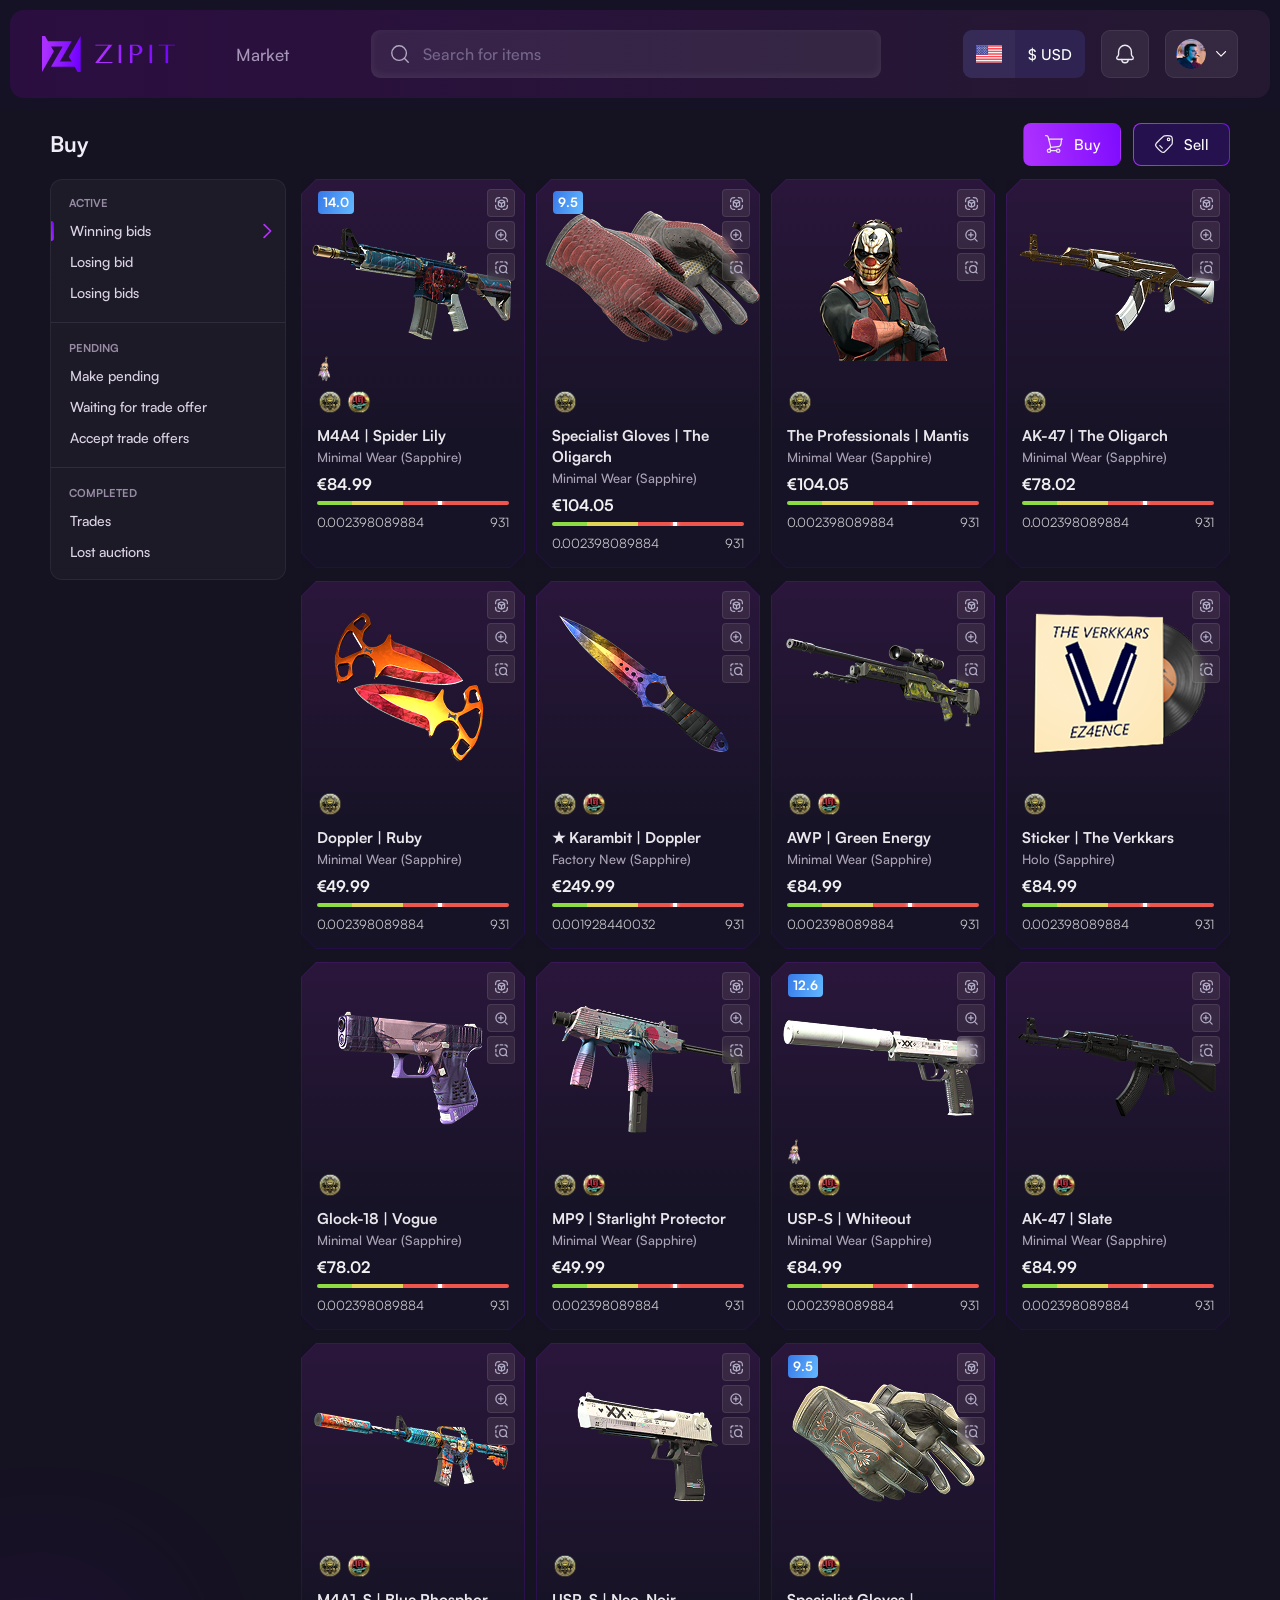
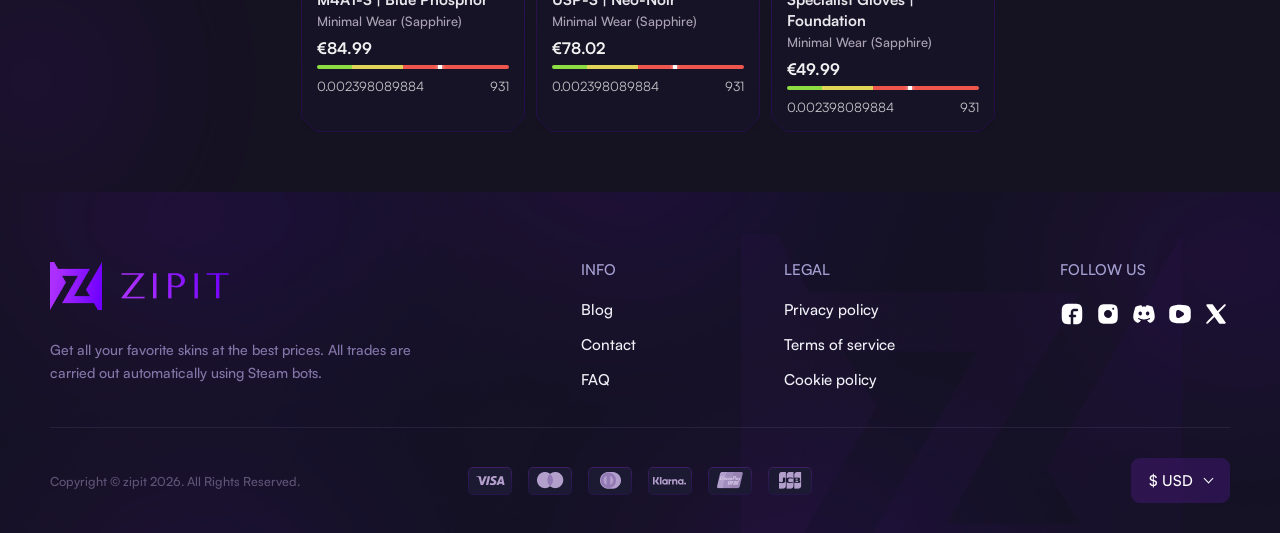
==== commit e80bac01: "update" ====
--- a/buy.html
+++ b/buy.html
@@ -43,6 +43,30 @@
               aria-controls="headerSearch">
               <img src="images/search-icon.svg" alt />
             </button>
+            <button type="button" class="header-icon-btn buy-notification-btn" aria-label="Notifications">
+              <img src="images/notification.svg" alt />
+            </button>
+            <div class="buy-user-menu">
+              <button type="button" class="buy-user-toggle" aria-label="Open user menu" aria-expanded="false" aria-controls="buyUserDropdown">
+                <img src="images/user-img.png" alt="" class="buy-user-avatar" />
+                <svg class="buy-user-chevron" xmlns="http://www.w3.org/2000/svg" width="11" height="6" viewBox="0 0 11 6" fill="none">
+                  <path d="M10.1288 0.480162C10.1474 0.879103 9.92016 1.02221 9.66144 1.2809L9.04975 1.89265L7.14495 3.79749L5.98484 4.95649C5.79866 5.14309 5.59926 5.36576 5.39574 5.52733C5.28095 5.61552 5.10654 5.65618 4.96425 5.62606C4.71562 5.57356 4.50132 5.30615 4.32661 5.13051L3.75459 4.55869L1.89798 2.70178L0.736069 1.53991C0.56685 1.37111 0.208256 1.03462 0.0900135 0.861232C-0.235767 0.349193 0.396226 -0.238784 0.881968 0.100298C1.03736 0.208709 1.24455 0.441619 1.38587 0.582994L2.22306 1.4201L5.06908 4.2699C5.28914 4.03124 5.60201 3.73623 5.83647 3.50182L7.38871 1.94981L8.58275 0.755459C8.74653 0.591607 8.90997 0.427287 9.07361 0.263365C9.17786 0.158939 9.27957 0.0565644 9.42828 0.0224511C9.77566 -0.0572481 10.0513 0.13972 10.1288 0.480162Z" fill="white"/>
+                  </svg>
+              </button>
+              <div class="buy-user-dropdown" id="buyUserDropdown" aria-label="User menu">
+                <a href="#deposit"><img src="images/deposit.svg" alt="" /><span>Deposit</span></a>
+                <a href="#withdraw"><img src="images/withdraw.svg" alt="" /><span>Withdraw</span></a>
+                <div class="buy-user-divider"></div>
+                <a href="#transactions"><img src="images/transactions.svg" alt="" /><span>Transactions</span></a>
+                <a href="#shop"><img src="images/shop.svg" alt="" /><span>My shop</span></a>
+                <a href="#settings"><img src="images/setting.svg" alt="" /><span>Setting</span></a>
+                <a href="#notifications"><img src="images/notification.svg" alt="" /><span>Notifications</span></a>
+                <a href="#following"><img src="images/following.svg" alt="" /><span>Following</span></a>
+                <div class="buy-user-divider"></div>
+                <a href="#support"><img src="images/support.svg" alt="" /><span>Support</span></a>
+                <a href="#logout"><img src="images/logout.svg" alt="" /><span>Logout</span></a>
+              </div>
+            </div>
             <div class="signin-control">
               <button type="button" class="header-icon-btn signin-toggle"
                 aria-label="Open sign-in options" aria-expanded="false"
@@ -83,7 +107,7 @@
             </div>
             <div class="buy-market-switch" aria-label="Marketplace mode">
               <a class="is-active common-btn" href="buy.html" aria-current="page"> <img src="images/buy-icon.svg" alt="">Buy</a>
-              <a href="#sell" class="common-btn"><img src="images/sell-icon.svg" alt=""> Sell</a>
+              <a href="sell.html" class="common-btn"><img src="images/sell-icon.svg" alt=""> Sell</a>
             </div>
           </div>
           <div class="buy-market-layout">
--- a/style.css
+++ b/style.css
@@ -119,12 +119,8 @@
 input {
   font: inherit;
 }
-.page-shell {
-  width: 100%;
-  padding: 0 20px;
-  display: flex;
-  flex-direction: column;
-  gap: 12px;
+.header-drop-container {
+  overflow:hidden;
 }
 .topbar {
   position: relative;
@@ -132,31 +128,21 @@
   z-index: 100;
   margin: 0 10px 12px;
   padding: 20px 32px;
-  background: transparent;
   transition: background 250ms ease, box-shadow 250ms ease, backdrop-filter 250ms ease;
-}
-.topbar::before {
-  position: absolute;
-  z-index: -1;
-  inset: 0;
-  content: "";
-  background: linear-gradient(270deg, #1f112f 0%, #2b0e40 100%);
-  clip-path: polygon(15px 0, calc(100% - 15px) 0, 100% 15px, 100% calc(100% - 15px), calc(100% - 15px) 100%, 15px 100%, 0 calc(100% - 15px), 0 15px);
-  pointer-events: none;
+  border-radius:14px;
+  corner-shape:bevel;
+  background: linear-gradient(270deg, #241931 0%, #2b0e40 100%);
 }
 .topbar.is-scrolled {
   position: fixed;
   max-width: none;
   width: auto;
   top: 10px;
-  background: transparent;
   animation: 0.9s forwards smoothscroll;
   right: 10px;
   left: 10px;
   margin: 0;
   z-index: 100;
-}
-.topbar.is-scrolled::before {
   background: linear-gradient(90deg, #2c153f 0%, #4a1f77 38%, #3c2d5d 100%);
 }
 @keyframes smoothscroll {
@@ -237,7 +223,8 @@
   padding: 13px 18px;
   background: rgba(255, 255, 255, 0.07);
   box-shadow: 0px -2px 8px 0px rgba(255, 255, 255, 0.07) inset;
-  clip-path: polygon(10px 0, calc(100% - 10px) 0, 100% 10px, 100% calc(100% - 10px), calc(100% - 10px) 100%, 10px 100%, 0 calc(100% - 10px), 0 10px);
+  border-radius: 9px;
+  corner-shape: bevel;
 }
 .search-toggle,
 .signin-toggle {
@@ -287,7 +274,8 @@
   background: rgba(255, 255, 255, 0.07);
   color: var(--white);
   cursor: pointer;
-  clip-path: polygon(8px 0, calc(100% - 8px) 0, 100% 8px, 100% calc(100% - 8px), calc(100% - 8px) 100%, 8px 100%, 0 calc(100% - 8px), 0 8px);
+  border-radius:9px;
+  corner-shape: bevel;
 }
 .nav-toggle {
   display: none;
@@ -327,7 +315,9 @@
   font-weight: 500;
   cursor: pointer;
   font-size: 15px;
-  clip-path: polygon(10px 0, calc(100% - 10px) 0, 100% 10px, 100% calc(100% - 10px), calc(100% - 10px) 100%, 10px 100%, 0 calc(100% - 10px), 0 10px);
+  border-radius:9px;
+  corner-shape:bevel;
+  overflow: hidden;
   position: relative;
   z-index: 2;
 }
@@ -347,7 +337,8 @@
   padding: 6px;
   background: rgba(47, 36, 81, 1);
   border: 1px solid rgba(255, 255, 255, 0.08);
-  border-radius: 8px;
+  border-radius:9px;
+  corner-shape:bevel;
   box-shadow: 0 8px 24px rgba(0, 0, 0, 0.2);
   opacity: 0;
   visibility: hidden;
@@ -396,7 +387,6 @@
   border: none;
   border-radius: 10px;
   corner-shape: bevel;
-  /* clip-path: polygon(10px 0, calc(100% - 10px) 0, 100% 10px, 100% calc(100% - 10px), calc(100% - 10px) 100%, 10px 100%, 0 calc(100% - 10px), 0 10px); */
   background: linear-gradient(264.24deg, #7000FF 32.05%, #AB2FFE 90.73%);
   color: var(--white);
   font-weight: 500;
@@ -458,13 +448,13 @@
   place-items: center;
   color: #fff;
   border: 1px solid rgba(222, 194, 255, 0.45);
-  border-radius: 14px;
+  border-radius: 9px;
+  corner-shape: bevel;
   background: linear-gradient(145deg, #a92cff, #6413c9);
   box-shadow: 0 8px 24px rgba(94, 20, 180, 0.34), inset 0 1px rgba(255, 255, 255, 0.2);
   opacity: 0;
   visibility: hidden;
   pointer-events: none;
-  transform: translateY(10px) scale(0.94);
   transition: opacity 180ms ease, visibility 180ms ease, transform 180ms ease, box-shadow 180ms ease, filter 180ms ease;
   cursor: pointer;
 }
@@ -493,12 +483,14 @@
   }
 }
 .drops-wrap {
-  display: flex;
-  align-items: stretch;
-  width: 100%;
-  overflow: hidden;
-  padding-bottom: 20px;
-  padding-left: 20px;
+    display: flex;
+    align-items: stretch;
+    width: 100%;
+    /* overflow: hidden; */
+    padding-bottom: 20px;
+    padding-left: 20px;
+    position: relative;
+    z-index: 999;
 }
 .drop-row[data-row="combined"] {
   flex: 1 1 auto;
@@ -511,21 +503,17 @@
   display: flex;
   width: 100%;
   padding-top: 0;
-  overflow-x: hidden;
+  /* overflow-x: hidden; */
   scrollbar-width: none;
   gap: 6px;
   transition: padding-top 180ms cubic-bezier(.2, .75, .25, 1);
 }
-.drop-row[data-row="combined"] .drop-row-grid:has(.drop-card:hover),
-.drop-row[data-row="combined"] .drop-row-grid:has(.drop-card:focus) {
-  padding-top: 30px;
-}
 .drop-row[data-row="combined"] .drop-row-grid::-webkit-scrollbar {
   display: none;
 }
-.drop-row[data-row="combined"]:hover .drop-row-grid {
+/* .drop-row[data-row="combined"]:hover .drop-row-grid {
   overflow-x: auto;
-}
+} */
 .drop-row[data-row="combined"] .drop-card {
   flex: 0 0 var(--drop-base-width);
   min-width: 0;
@@ -550,7 +538,6 @@
   position: absolute;
   top: 0;
   left: 50%;
-  width: min(96px, 84%);
   height: 82px;
   transform: translateX(-50%);
   transform-style: preserve-3d;
@@ -653,14 +640,14 @@
   }
   @keyframes dropIn {
     from {
-      flex-basis: 0;
-      width: 0;
+      /* flex-basis: 0;
+      width: 0; */
       opacity: 0;
       transform: translateY(-150px);
     }
     to {
-      flex-basis: 120px;
-      width: 120px;
+      /* flex-basis: 120px;
+      width: 120px; */
       opacity: 1;
       transform: translateY(0);
     }
@@ -851,6 +838,8 @@
   .header-icon-btn {
     width: 38px;
     height: 38px;
+    border-radius: 5px;
+    padding: 6px;
   }
   .currency-flag,
   .currency-text {
@@ -913,20 +902,6 @@
     --drop-base-width: 100px;
     --drop-base-height: 100px;
     border-radius: 5px;
-  }
-  @keyframes dropIn {
-    from {
-      flex-basis: 0;
-      width: 0;
-      opacity: 0;
-      transform: translateY(-150px);
-    }
-    to {
-      flex-basis: 100px;
-      width: 100px;
-      opacity: 1;
-      transform: translateY(0);
-    }
   }
   .drop-item-image {
     max-width: 85px;
@@ -2029,7 +2004,7 @@
     background-size: 0px 0px, 100% 100%;
     background-position: top center, center;
     background-repeat: no-repeat;
-    transition: background-size 180ms ease-out 0s, bottom 180ms ease-out 0s;
+    transition: background-size 150ms ease-out 0s, bottom 150ms ease-out 0s;
     clip-path: polygon(
         calc(var(--skin-card-cut) - 1px) 0,
         calc(100% - var(--skin-card-cut) + 1px) 0,
@@ -2369,7 +2344,6 @@
 @media (max-width:575px) {
   .popular-skin-actions a {
     padding: 9px 4px;
-    --skin-card-cut: 7px;
   }
   .popular-skin-card h3 {
     font-size: 14px;
@@ -2382,6 +2356,10 @@
   .popular-skin-actions,
   .popular-skins-more {
     transition: none;
+  }
+  .popular-skin-card:hover::after,
+  .popular-skin-card:focus-within::after {
+    animation: none;
   }
   .popular-skins-video {
     display: none;
@@ -3555,26 +3533,20 @@
     justify-content: center;
     gap: 10px;
     padding: 10px 20px;
-    font-size: clamp(13px, 1.05vw, 15px);
-    background: transparent;
+    font-size: 15px;
+    border: 1px solid transparent;
+    background:
+        linear-gradient(#25114D, #25114D) padding-box,
+        linear-gradient(
+            259.33deg,
+            #7000FF -30.86%,
+            #AB2FFE 90.99%
+        ) border-box;
     text-align: center;
-    background: linear-gradient(259.54deg, #7000FF -28.59%, #AB2FFE 91.15%);
-    clip-path: polygon(8px 0, calc(100% - 8px) 0, 100% 8px, 100% calc(100% - 8px), calc(100% - 8px) 100%, 8px 100%, 0 calc(100% - 8px), 0 8px);
-    min-width: 0;
-}
-.buy-market-switch a::after{
-  position: absolute;
-    z-index: -1;
-    inset: 1px;
-    background: #25114D;
-    background-repeat: no-repeat;
-    content: "";
-    pointer-events: none;
-    clip-path: polygon(8px 0, calc(100% - 8px) 0, 100% 8px, 100% calc(100% - 8px), calc(100% - 8px) 100%, 8px 100%, 0 calc(100% - 8px), 0 8px);
-}
-.buy-market-switch a.is-active::after {
+    border-radius:8px;
+    }
+.buy-market-switch a.is-active {
   background: linear-gradient(259.54deg, #7000FF -28.59%, #AB2FFE 91.15%);
-
 }
 .buy-market-layout {
   display: grid;
@@ -3748,16 +3720,13 @@
  .buy-market-filter-toggle {
     display: inline-flex;
     padding: 10px 15px;
-    border-radius: 9px;
+    border-radius: 7px;
     gap: 8px;
 }
   .buy-market-filter-toggle svg {
     width: 15px;
     height: 15px;
     margin-top: 2px;
-  }
-  .buy-market-title-group .buy-market-filter-toggle {
-    margin-left: 2px;
   }
   .buy-market-filter-toggle span {
     color: #ab2ffe;
@@ -3859,3 +3828,163 @@
   }
 }
 
+/* Buy page account controls */
+.buy-market-page .header-buttons {
+  gap: 16px;
+}
+.buy-market-page .search-box {
+  max-width: 510px;
+}
+.buy-market-page .signin-control,
+.buy-market-page .search-toggle {
+  display: none;
+}
+.buy-notification-btn {
+  position: relative;
+  flex: 0 0 48px;
+  height:48px;
+  width: 48px;
+  border: 1px solid rgba(255,255,255,.07);
+}
+.buy-user-menu {
+  position: relative;
+}
+.buy-user-toggle {
+  display: flex;
+  align-items: center;
+  gap: 10px;
+  padding: 8px 10px;
+  color: #fff;
+  border: 1px solid rgba(255,255,255,.07);
+  border-radius: 9px;
+  corner-shape: bevel;
+  background: rgba(255,255,255,.07);
+  cursor: pointer;
+}
+.buy-user-avatar {
+  width: 30px;
+  height: 30px;
+  border-radius: 50%;
+  object-fit: cover;
+}
+.buy-user-chevron {
+  transition: transform .2s ease;
+}
+.buy-user-toggle[aria-expanded="true"] .buy-user-chevron {
+  transform: rotate(-180deg);
+}
+.buy-user-dropdown {
+  position: absolute;
+  backdrop-filter: blur(80px);
+  z-index: 1000;
+  top: calc(100% + 12px);
+  right: 0;
+  width: 294px;
+  padding: 15px 0;
+  border: 1px solid rgba(255,255,255,.09);
+  border-radius: 9px;
+  corner-shape: bevel;
+  background: #242424;
+  opacity: 0;
+  visibility: hidden;
+  display: flex;
+  flex-direction: column;
+  gap: 15px;
+  pointer-events: none;
+  transform: translateY(-7px);
+  transition: opacity .18s ease, transform .18s ease, visibility .18s ease;
+}
+.buy-user-dropdown.is-open {
+  opacity: 1;
+  visibility: visible;
+  pointer-events: auto;
+  transform: translateY(0);
+}
+.buy-user-dropdown a {
+  display: flex;
+  align-items: center;
+  gap: 18px;
+  padding: 0 15px;
+  color: #C8C4D9;
+  font-size: 15px;
+  font-weight: 500;
+  text-decoration: none;
+  transition: background .18s ease, color .18s ease;
+}
+.buy-user-dropdown a:hover,
+.buy-user-dropdown a:focus-visible {
+  color: #fff;
+}
+.buy-user-dropdown a img {
+  width: 20px;
+  height: 20px;
+  flex: 0 0 20px;
+  object-fit: contain;
+}
+.buy-user-divider {
+  height: 1px;
+  background: rgba(255,255,255,.08);
+}
+@media (max-width:991px) and (min-width:768px) {
+  .buy-notification-btn {
+    width: 42px;
+    height:42px;
+    flex: 0 0 42px;
+  }
+  .buy-user-toggle {
+    padding: 5px 10px;
+  }
+}
+@media (max-width: 767px) and (min-width:576px){
+  .buy-market-page .header-buttons {
+    gap: 8px;
+  }
+  .buy-market-page .buy-user-dropdown {
+    width: min(294px, calc(100vw - 28px));
+  }
+  .buy-notification-btn {
+    width: 38px;
+    height:38px;
+    flex: 0 0 38px;
+  }
+  .buy-user-toggle {
+    padding: 5px 10px;
+    gap: 7px;
+    border-radius: 5px;
+  }
+  .buy-user-avatar {
+    width: 25px;
+    height: 25px;
+  }
+}
+
+@media (max-width:575px) {
+  .buy-market-page .header-buttons {
+    gap: 8px;
+  }
+  .buy-market-page .buy-user-dropdown {
+    width: min(294px, calc(100vw - 28px));
+  }
+  .buy-notification-btn {
+    width: 34px;
+    height:34px;
+    flex: 0 0 34px;
+  }
+  .buy-user-toggle {
+    padding: 5px 8px;
+    gap: 7px;
+    border-radius: 5px;
+  }
+  .buy-user-avatar {
+    width: 22px;
+    height: 22px;
+  }
+  .buy-market-switch a ,
+  .buy-market-filter-toggle{
+    padding: 8px 15px;
+    border-radius: 7px;
+  }
+  .buy-market-title-group {
+    flex-direction: row;
+  }
+}
